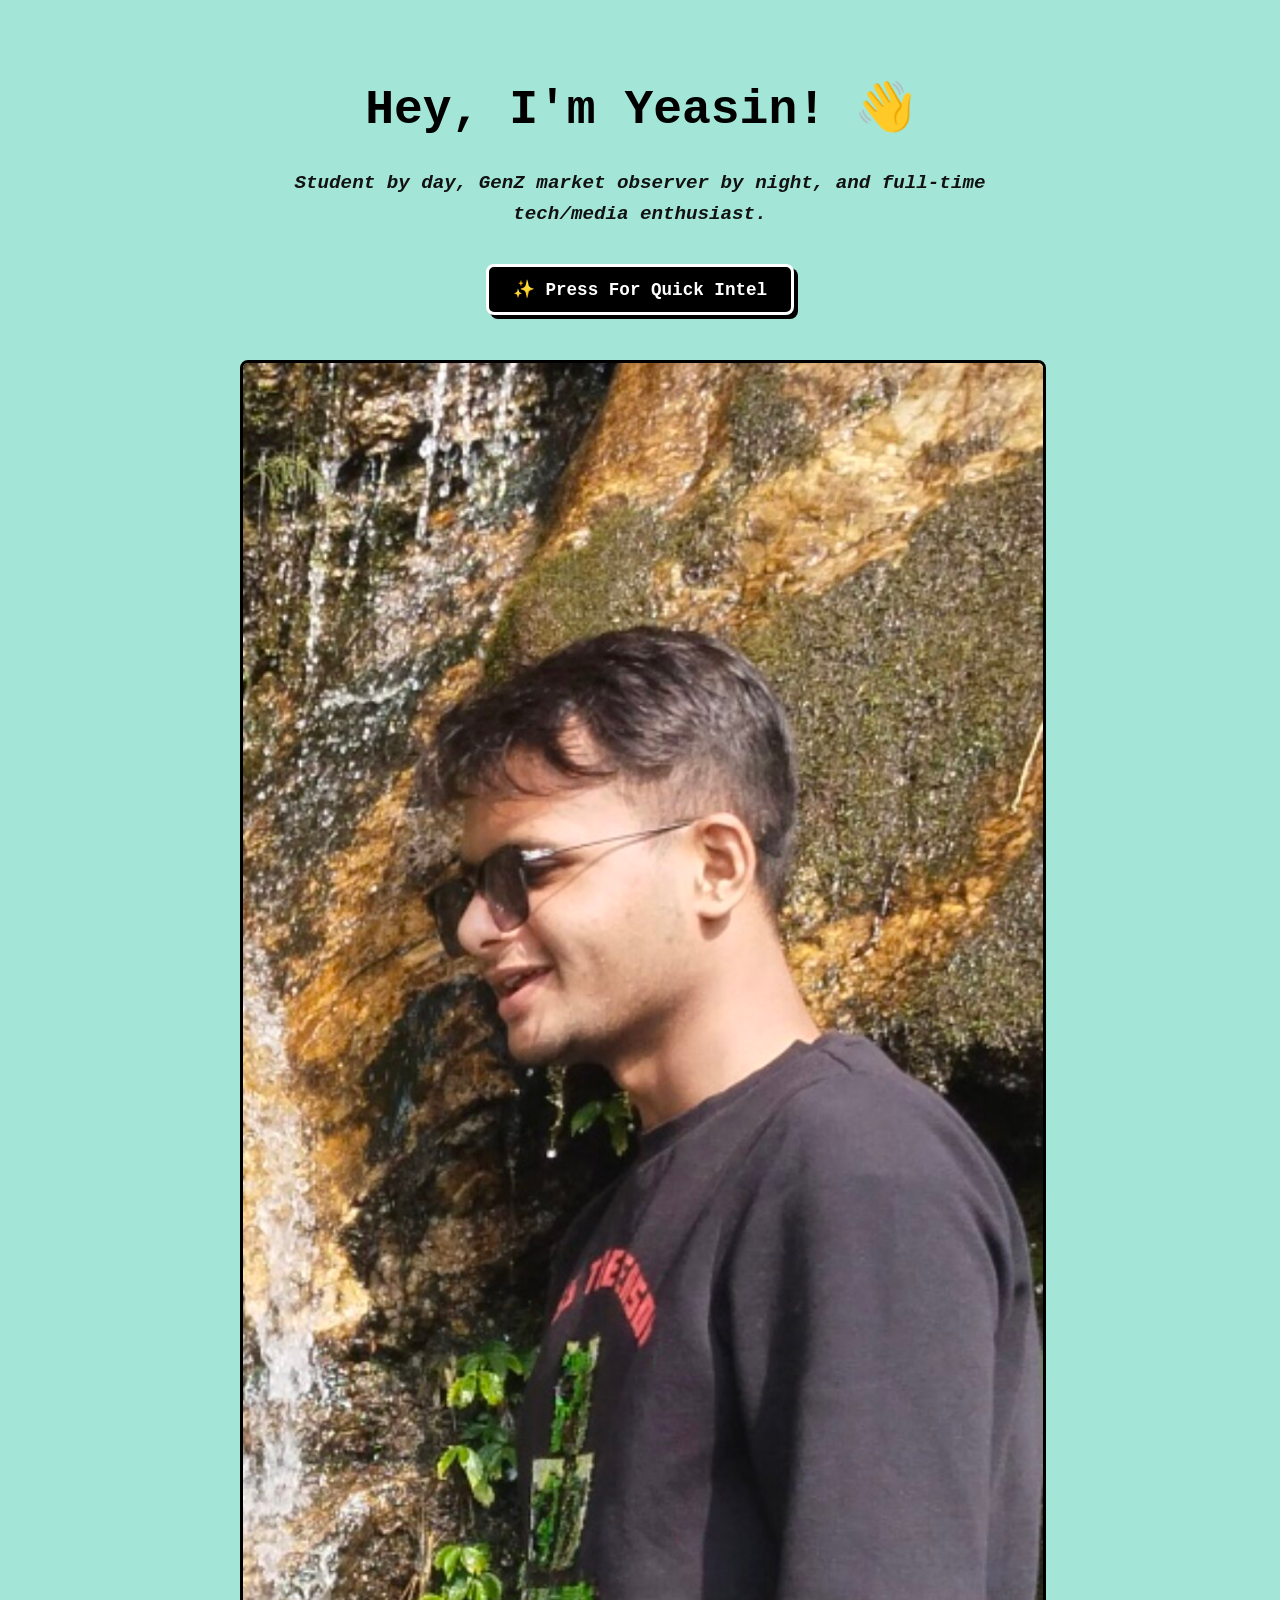
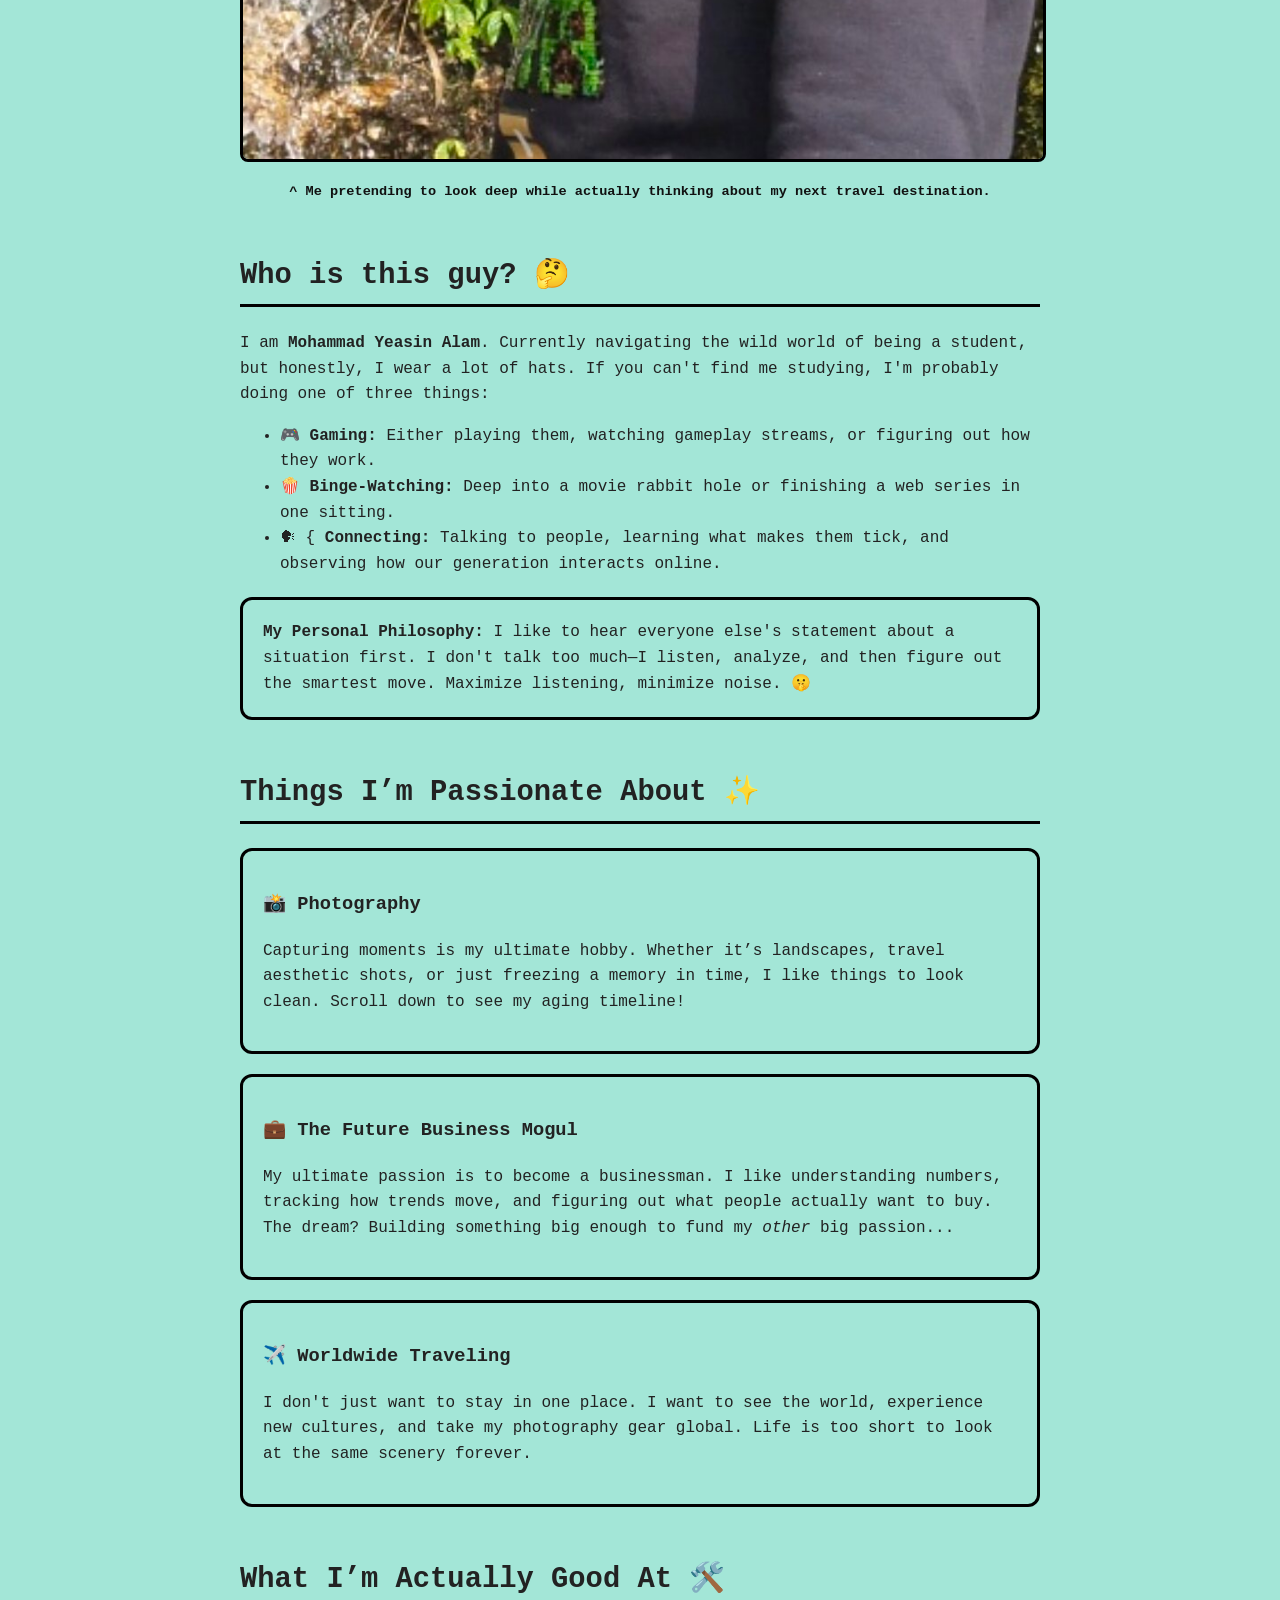
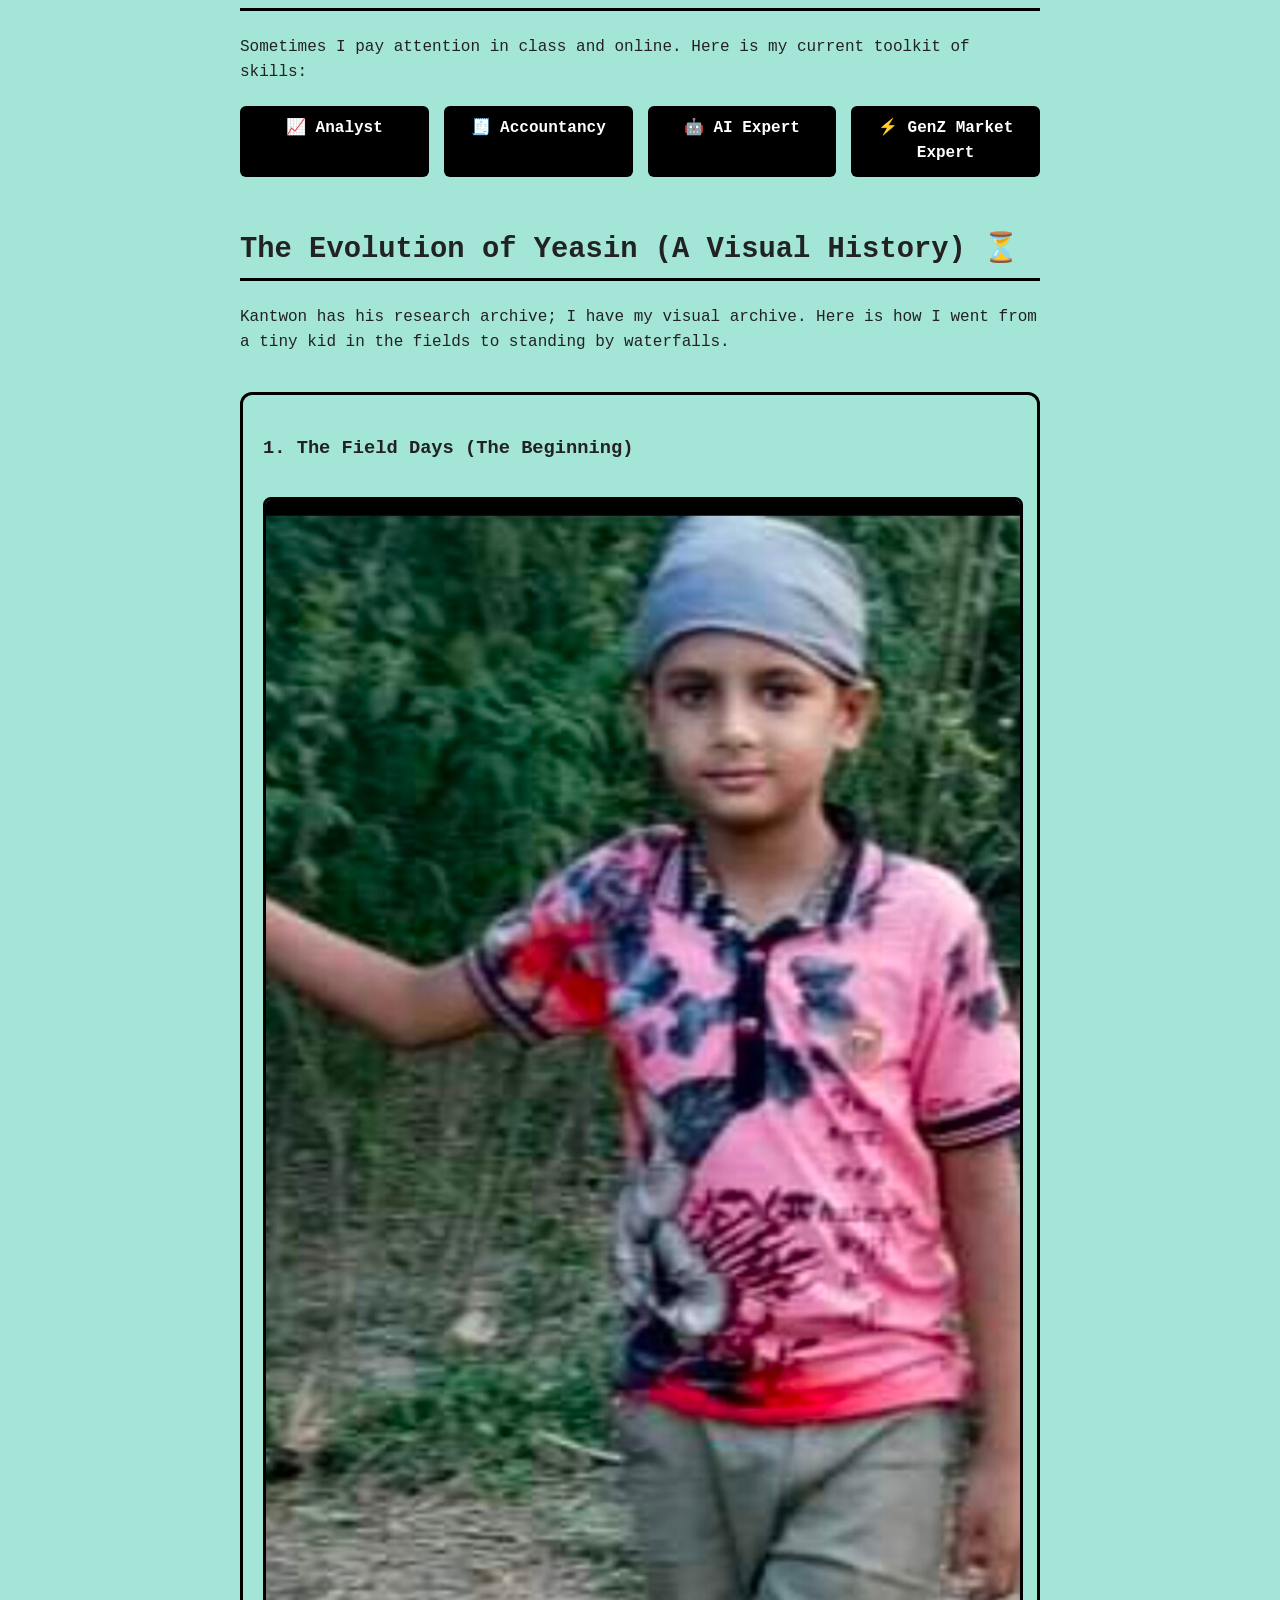
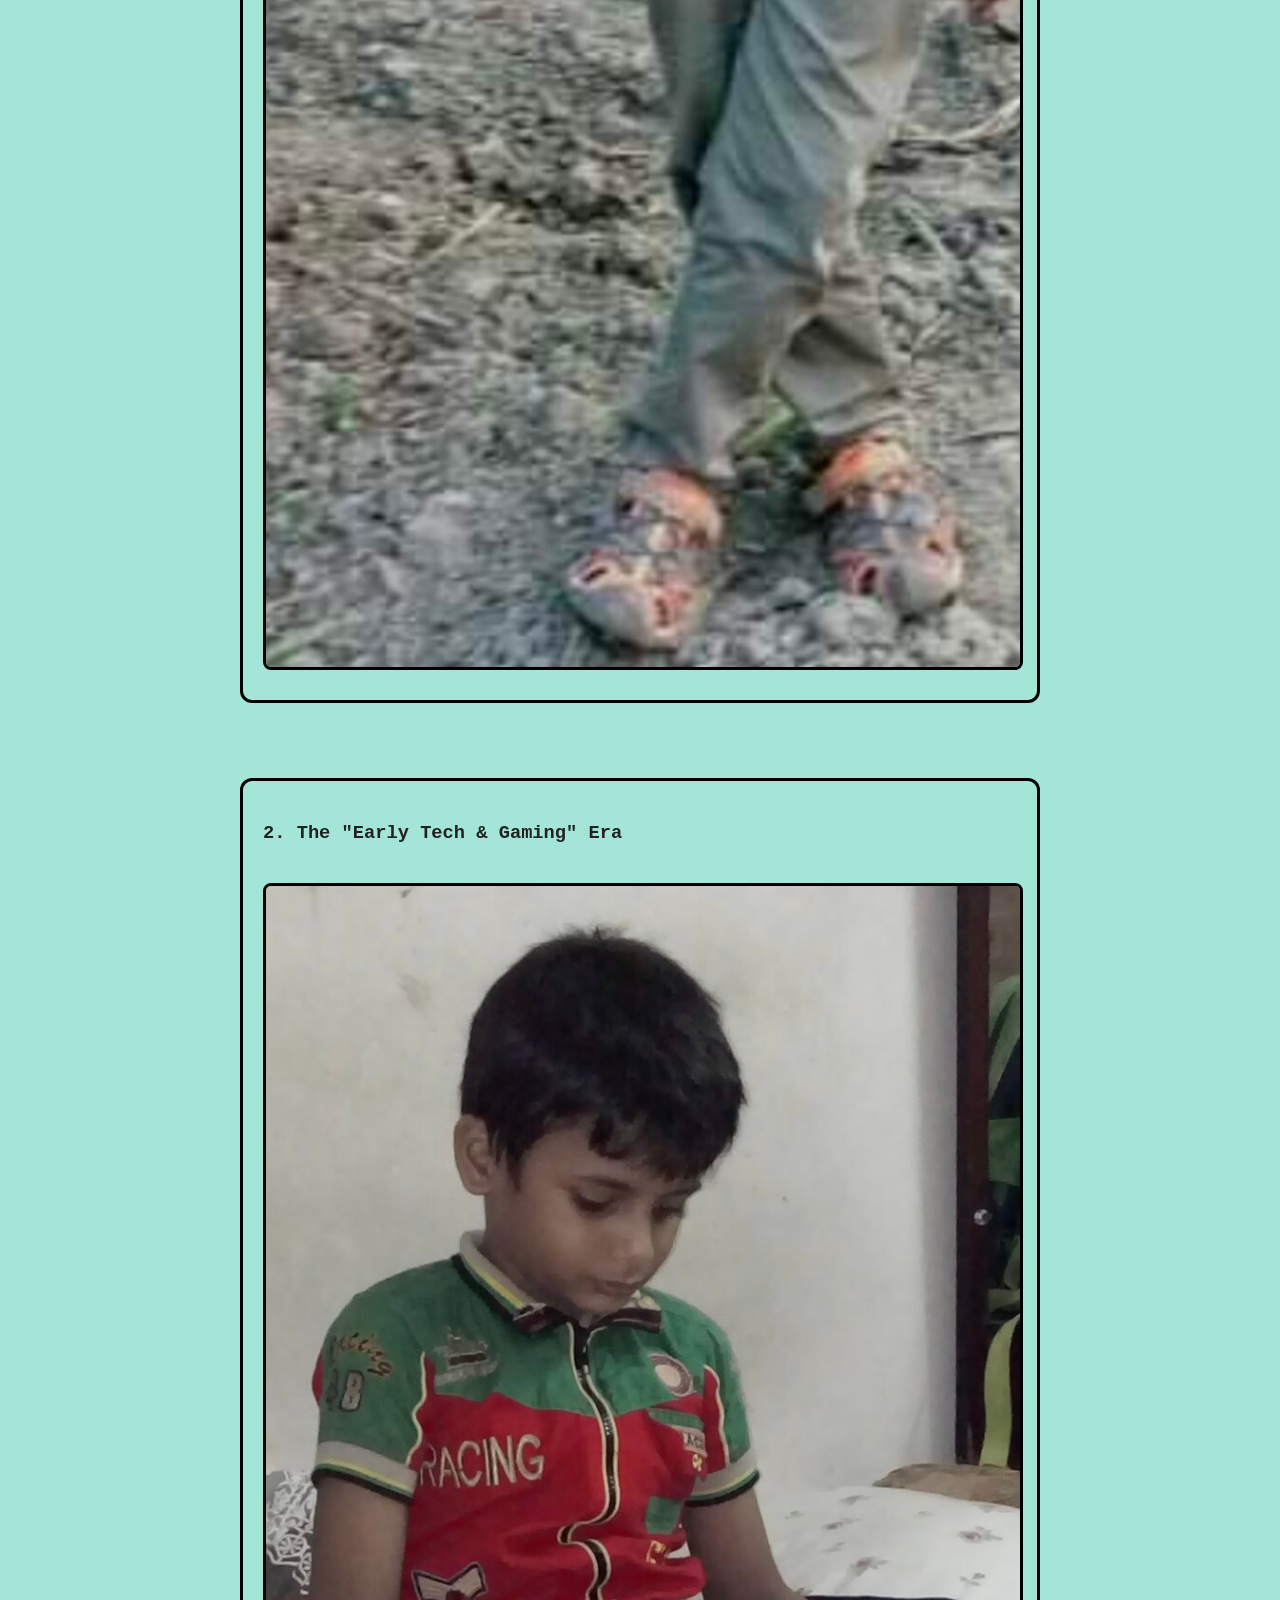
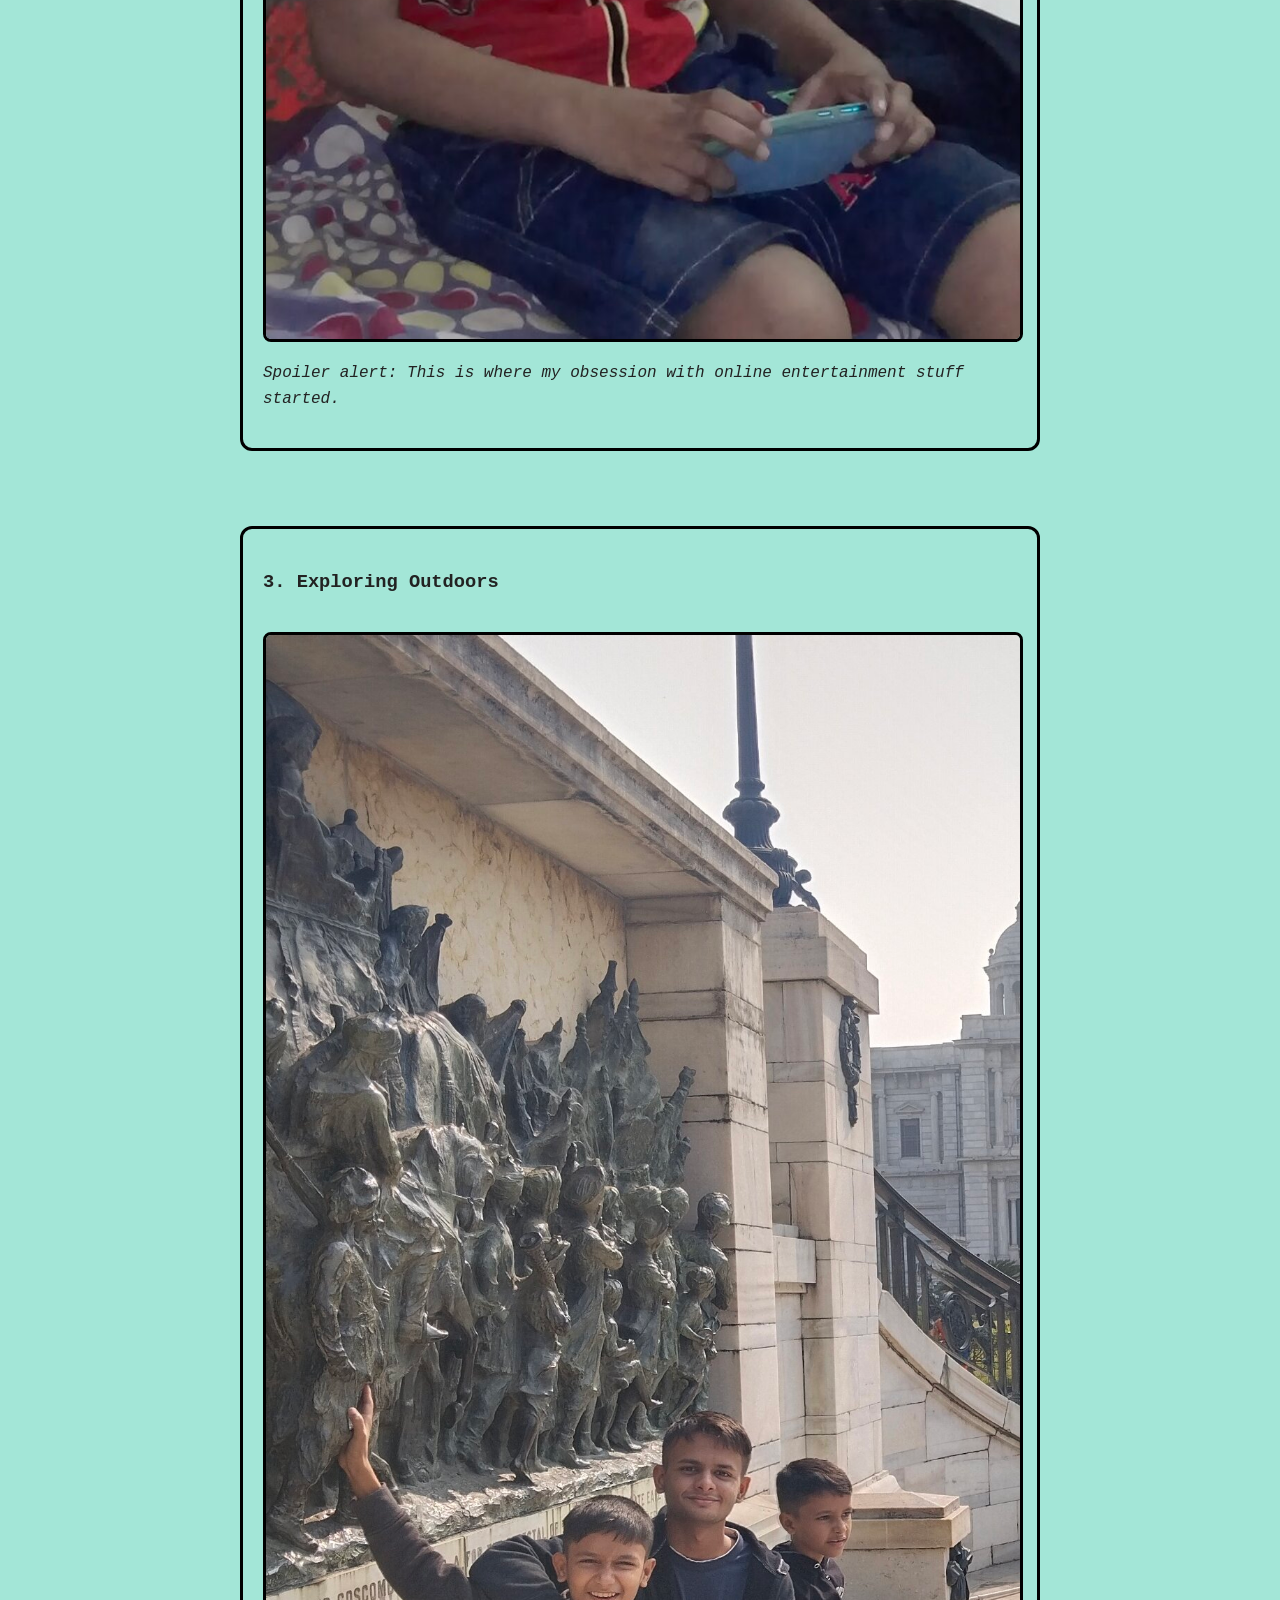
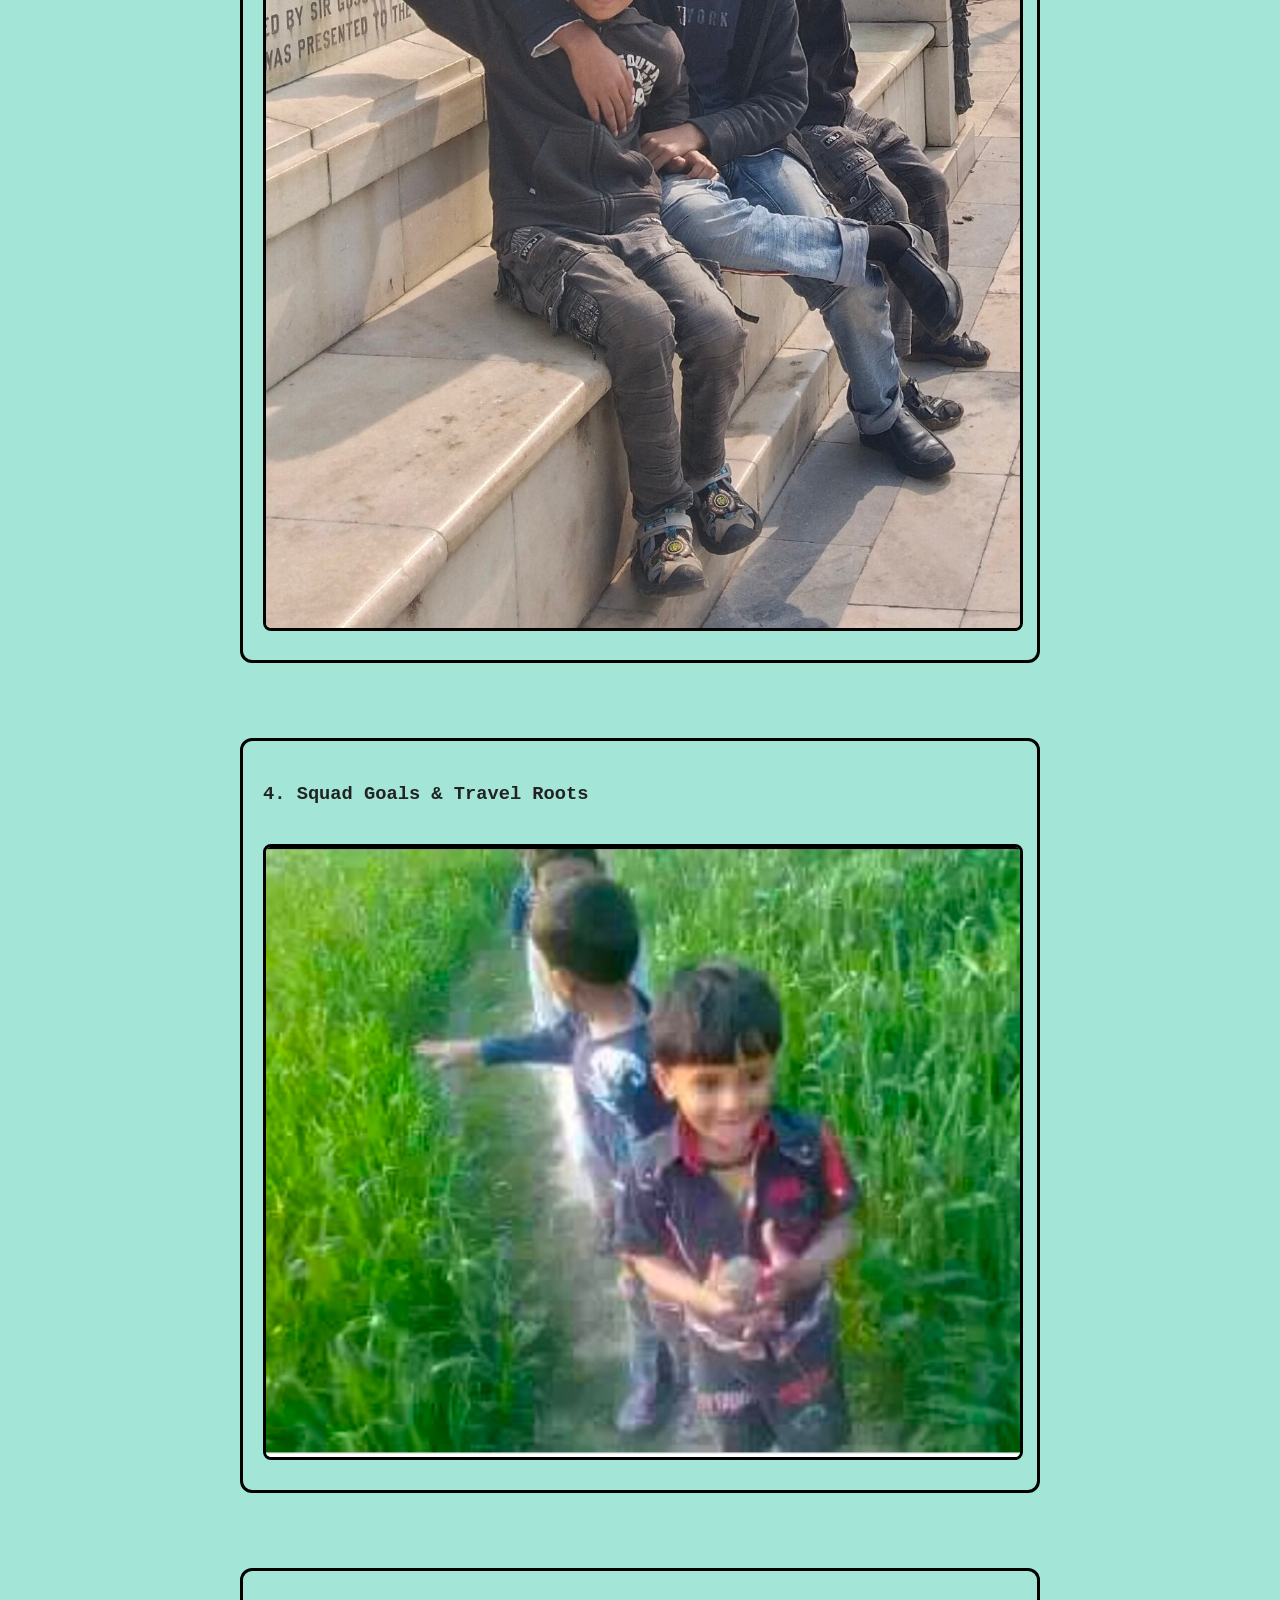
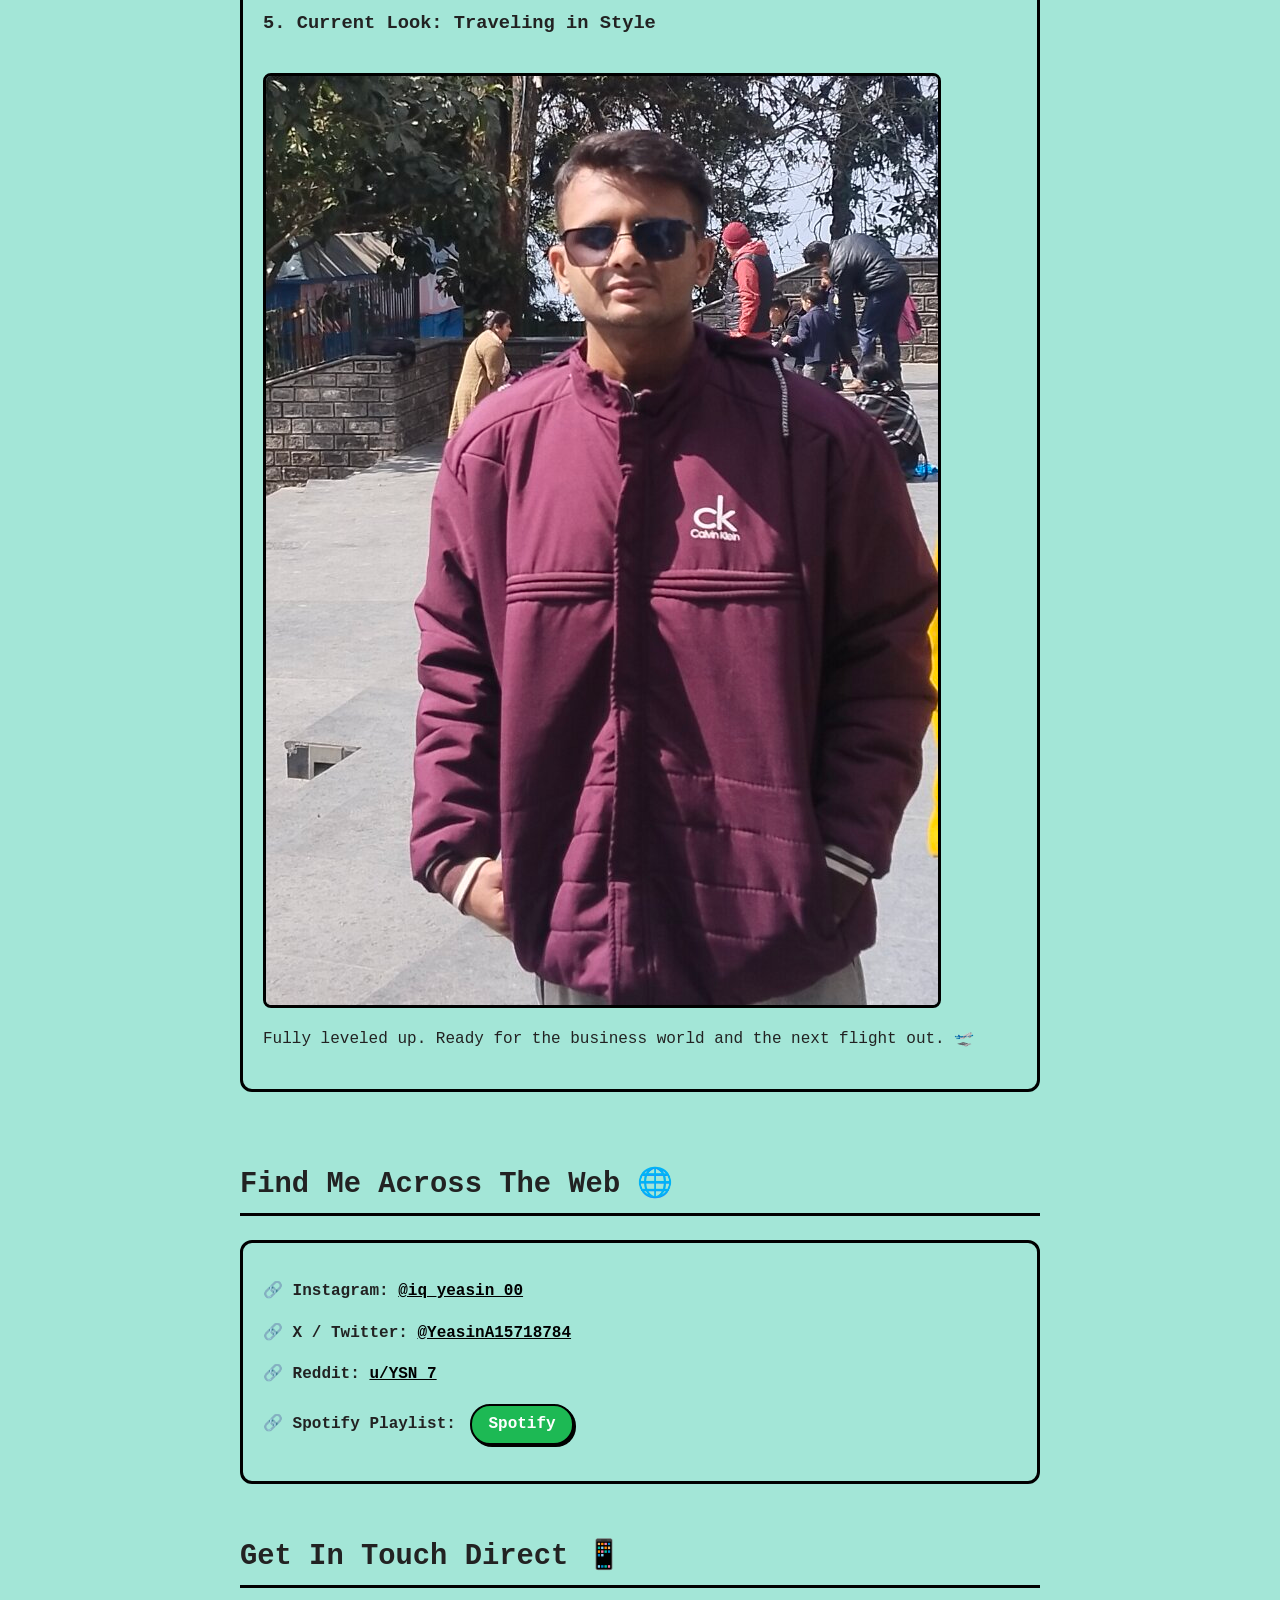
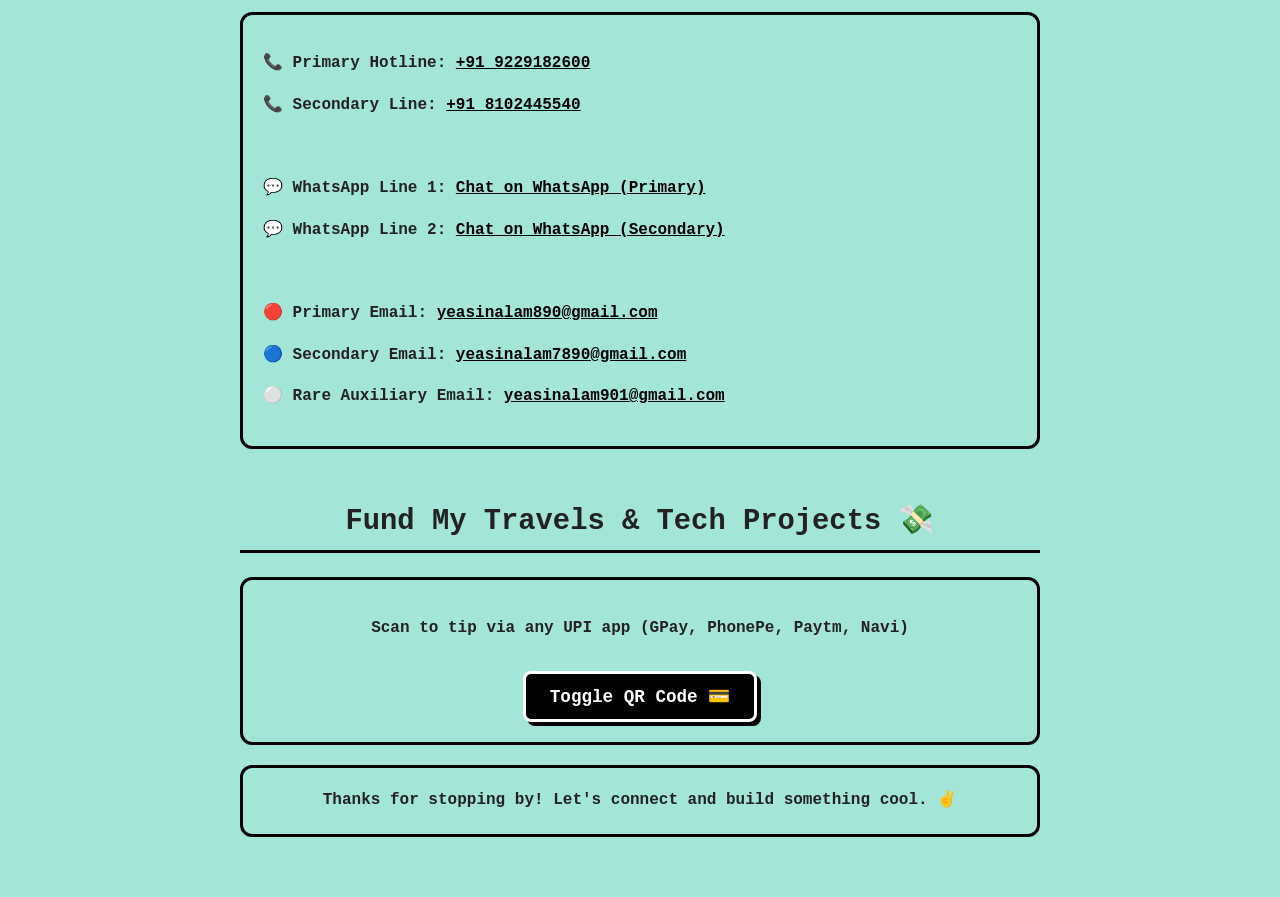
==== index.html @ 49cd8d2f "Update index.html" ====
<!DOCTYPE html>
<html lang="en">
<head>
    <meta charset="UTF-8">
    <meta name="viewport" content="width=device-width, initial-scale=1.0">
    <title>Mohammad Yeasin Alam | Doing Stuff Online & Offline</title>
    <style>
        /* KEYFRAMES FOR COMPLETE BOX BACKGROUND & BORDER RGB SHIFT */
        @keyframes rgbFullGlow {
            0% { 
                background-color: rgba(255, 230, 238, 0.94); 
                border-color: #ff0055; 
                box-shadow: 6px 6px 20px rgba(255, 0, 85, 0.5); 
            }
            33% { 
                background-color: rgba(230, 255, 250, 0.94); 
                border-color: #00ffcc; 
                box-shadow: 6px 6px 20px rgba(0, 255, 204, 0.5); 
            }
            66% { 
                background-color: rgba(243, 230, 255, 0.94); 
                border-color: #9b51e0; 
                box-shadow: 6px 6px 20px rgba(155, 81, 224, 0.5); 
            }
            100% { 
                background-color: rgba(255, 230, 238, 0.94); 
                border-color: #ff0055; 
                box-shadow: 6px 6px 20px rgba(255, 0, 85, 0.5); 
            }
        }

        @keyframes rgbTextGlow {
            0% { text-shadow: 2px 2px 8px rgba(255, 0, 85, 0.8); }
            33% { text-shadow: 2px 2px 8px rgba(0, 255, 204, 0.8); }
            66% { text-shadow: 2px 2px 8px rgba(155, 81, 224, 0.8); }
            100% { text-shadow: 2px 2px 8px rgba(255, 0, 85, 0.8); }
        }

        /* WAVE ANIMATION FOR THE HIGH-FIVE/WAVE EMOJI */
        @keyframes actualWave {
            0% { transform: rotate( 0.0deg) }
            10% { transform: rotate(14.0deg) }
            20% { transform: rotate(-8.0deg) }
            30% { transform: rotate(14.0deg) }
            40% { transform: rotate(-4.0deg) }
            50% { transform: rotate(10.0deg) }
            60% { transform: rotate( 0.0deg) }
            100% { transform: rotate( 0.0deg) }
        }

        .waving-animation {
            animation: actualWave 1.2s ease-in-out;
        }

        /* CUSTOM MODAL POPUP STYLES */
        .custom-modal {
            display: none; 
            position: fixed; 
            z-index: 1000; 
            left: 0;
            top: 0;
            width: 100%; 
            height: 100%; 
            background-color: rgba(0, 0, 0, 0.6); 
            backdrop-filter: blur(4px);
        }

        .modal-content {
            background-color: #A3E6D7; /* Changed from #fff to Mint */
            margin: 60% auto; 
            padding: 20px;
            border: 3px solid #000;
            width: 80%;
            max-width: 320px;
            border-radius: 12px;
            text-align: center;
            box-shadow: 6px 6px 0px #000;
            font-family: 'Courier New', Courier, monospace;
        }

        .modal-content h3 {
            margin-top: 0;
            color: #000;
            font-size: 1.4rem;
            border-bottom: 2px dashed #000;
            padding-bottom: 8px;
        }

        .modal-content p {
            font-size: 1.05rem;
            font-weight: bold;
            margin: 15px 0;
        }

        .modal-btn {
            background: #000;
            color: #fff;
            border: 2px solid #000;
            padding: 8px 25px;
            font-weight: bold;
            border-radius: 6px;
            cursor: pointer;
            font-family: 'Courier New', Courier, monospace;
        }

        /* Base Formatting */
        body {
            font-family: 'Courier New', Courier, monospace; 
            line-height: 1.6;
            color: #222;
            max-width: 800px;
            margin: 0 auto;
            padding: 40px 20px;
            background-image: url('1000076205.jpg');
            background-size: cover;
            background-attachment: fixed;
            background-color: #A3E6D7; 
        }
        
        h1 { 
            font-size: 3rem; 
            margin-bottom: 10px; 
            color: #000; 
            animation: rgbTextGlow 6s infinite linear;
        }

        #waveEmoji {
            transition: transform 0.2s ease;
        }
        #waveEmoji:hover {
            transform: scale(1.2);
        }
        #waveEmoji:active {
            transform: scale(0.9);
        }
        
        h2 { 
            font-size: 1.8rem; 
            border-bottom: 3px solid #000; 
            padding-bottom: 5px; 
            margin-top: 50px; 
        }
        
        .subtitle { 
            font-size: 1.2rem; 
            color: #111; 
            font-style: italic; 
            font-weight: bold; 
        }

        /* INTERACTIVE BUTTON STYLES */
        .about-btn, .qr-btn {
            background: #000;
            color: #fff;
            font-family: 'Courier New', Courier, monospace;
            font-size: 1.1rem;
            font-weight: bold;
            padding: 12px 24px;
            border: 3px solid #fff;
            border-radius: 8px;
            cursor: pointer;
            box-shadow: 4px 4px 0px #000;
            transition: all 0.2s ease;
            margin-top: 15px;
        }

        .about-btn:hover, .qr-btn:hover {
            transform: scale(1.05);
            background: #222;
        }

        /* SPOTIFY BUTTON STYLES */
        .spotify-btn {
            display: inline-block;
            background: #1DB954; /* Spotify Green */
            color: #fff !important;
            font-family: 'Courier New', Courier, monospace;
            font-weight: bold;
            text-decoration: none !important;
            padding: 6px 16px;
            border: 2px solid #000;
            border-radius: 20px;
            box-shadow: 2px 2px 0px #000;
            transition: all 0.2s ease;
            margin-left: 5px;
        }

        .spotify-btn:hover {
            background: #1ed760;
            transform: scale(1.05);
            color: #fff !important;
        }

        /* SECRET INFO PANEL */
        .info-panel {
            display: none;
            max-width: 500px;
            margin: 20px auto;
            text-align: left;
        }

        .info-panel.show {
            display: block;
        }

        .info-row {
            display: flex;
            justify-content: space-between;
            padding: 8px 0;
            border-bottom: 1px dashed rgba(0,0,0,0.2);
        }

        .info-row strong {
            color: #000;
        }

        /* RGB ANIMATED CONTAINER BOXES */
        .project-card, .timeline-item, blockquote, footer, .info-panel, .payment-card { 
            border: 3px solid #000; 
            padding: 20px; 
            margin: 20px 0; 
            border-radius: 12px; 
            animation: rgbFullGlow 9s infinite ease-in-out; 
            transition: transform 0.2s ease;
        }

        .project-card:hover, .timeline-item:hover {
            transform: translateY(-5px) scale(1.01);
        }

        /* LINKS STYLING */
        .socials-box a, .contact-card a {
            color: #000;
            font-weight: bold;
            text-decoration: underline;
        }
        .socials-box a:hover, .contact-card a:hover {
            color: #ff0055;
        }

        .skills-grid { 
            display: grid; 
            grid-template-columns: repeat(auto-fit, minmax(150px, 1fr)); 
            gap: 15px; 
            margin-top: 20px; 
        }
        
        .skill-tag { 
            background: #000; 
            color: #fff; 
            padding: 10px; 
            text-align: center; 
            font-weight: bold; 
            border-radius: 6px; 
        }
        
        img { 
            max-width: 100%; 
            height: auto; 
            border: 3px solid #000; 
            border-radius: 8px; 
            margin-top: 15px;
        }

        /* QR CODE HIDDEN BY DEFAULT */
        .qr-code {
            max-width: 250px;
            display: none; 
            margin: 15px auto 0 auto;
        }

        /* SHOW CLASS FOR QR CODE */
        .qr-code.show {
            display: block;
        }
        
        .timeline { 
            display: flex; 
            flex-direction: column; 
            gap: 35px; 
        }
    </style>
</head>
<body>

    <header style="text-align: center;">
        <h1>Hey, I'm Yeasin! <span id="waveEmoji" onclick="waveBack()" style="cursor: pointer; display: inline-block; user-select: none;">👋</span></h1>
        <p class="subtitle">Student by day, GenZ market observer by night, and full-time tech/media enthusiast.</p>
        
        <button class="about-btn" onclick="toggleAboutPanel()">✨ Press For Quick Intel</button>

        <div id="aboutPanel" class="info-panel">
            <h3 style="margin-top: 0; text-align: center; border-bottom: 2px solid #000; padding-bottom: 5px;">📋 Personal File</h3>
            <div class="info-row"><strong>Full Name:</strong> <span>Mohammad Yeasin Alam</span></div>
            <div class="info-row"><strong>D.O.B:</strong> <span>06/08/2008</span></div>
            <div class="info-row"><strong>Height:</strong> <span>5.5 Feet</span></div>
            <div class="info-row"><strong>Social Spec:</strong> <span>Introvert 🤫</span></div>
            <div class="info-row"><strong>Base Station:</strong> <span>Bihar, India 🇮🇳</span></div>
            <div class="info-row"><strong>Education:</strong> <span>Science (PCB) 🧪</span></div>
            <div class="info-row"><strong>Goat Game:</strong> <span>Football ⚽</span></div>
            <div class="info-row"><strong>Contact 1:</strong> <span>+91 9229182600</span></div>
            <div class="info-row"><strong>Contact 2:</strong> <span>+91 8102445540</span></div>
        </div>

        <div style="margin: 30px 0;">
            <img src="1000076204.jpg" alt="Mohammad Yeasin Alam looking sharp next to a waterfall">
            <p style="font-size: 0.85rem; text-align: center; color: #111; font-weight: bold; margin-top: 10px;">^ Me pretending to look deep while actually thinking about my next travel destination.</p>
        </div>
    </header>

    <section>
        <h2>Who is this guy? 🤔</h2>
        <p>I am <strong>Mohammad Yeasin Alam</strong>. Currently navigating the wild world of being a student, but honestly, I wear a lot of hats. If you can't find me studying, I'm probably doing one of three things:</p>
        <ul>
            <li>🎮 <strong>Gaming:</strong> Either playing them, watching gameplay streams, or figuring out how they work.</li>
            <li>🍿 <strong>Binge-Watching:</strong> Deep into a movie rabbit hole or finishing a web series in one sitting.</li>
            <li>🗣 { <strong>Connecting:</strong> Talking to people, learning what makes them tick, and observing how our generation interacts online.</li>
        </ul>
        
        <blockquote>
            <strong>My Personal Philosophy:</strong> I like to hear everyone else's statement about a situation first. I don't talk too much—I listen, analyze, and then figure out the smartest move. Maximize listening, minimize noise. 🤫
        </blockquote>
    </section>

    <section>
        <h2>Things I’m Passionate About ✨</h2>
        
        <div class="project-card">
            <h3>📸 Photography</h3>
            <p>Capturing moments is my ultimate hobby. Whether it’s landscapes, travel aesthetic shots, or just freezing a memory in time, I like things to look clean. Scroll down to see my aging timeline!</p>
        </div>

        <div class="project-card">
            <h3>💼 The Future Business Mogul</h3>
            <p>My ultimate passion is to become a businessman. I like understanding numbers, tracking how trends move, and figuring out what people actually want to buy. The dream? Building something big enough to fund my <em>other</em> big passion...</p>
        </div>

        <div class="project-card">
            <h3>✈️ Worldwide Traveling</h3>
            <p>I don't just want to stay in one place. I want to see the world, experience new cultures, and take my photography gear global. Life is too short to look at the same scenery forever.</p>
        </div>
    </section>

    <section>
        <h2>What I’m Actually Good At 🛠️</h2>
        <p>Sometimes I pay attention in class and online. Here is my current toolkit of skills:</p>
        <div class="skills-grid">
            <div class="skill-tag">📈 Analyst</div>
            <div class="skill-tag">🧾 Accountancy</div>
            <div class="skill-tag">🤖 AI Expert</div>
            <div class="skill-tag">⚡ GenZ Market Expert</div>
        </div>
    </section>

    <section>
        <h2>The Evolution of Yeasin (A Visual History) ⏳</h2>
        <p>Kantwon has his research archive; I have my visual archive. Here is how I went from a tiny kid in the fields to standing by waterfalls.</p>
        
        <div class="timeline">
            <div class="timeline-item">
                <h3>1. The Field Days (The Beginning)</h3>
                <img src="1000076199.jpg" alt="Little Yeasin in the fields">
            </div>
            
            <div class="timeline-item">
                <h3>2. The "Early Tech & Gaming" Era</h3>
                <img src="1000076193.jpg" alt="Young Yeasin playing games on a phone">
                <p style="margin-top: 10px;"><em>Spoiler alert: This is where my obsession with online entertainment stuff started.</em></p>
            </div>

            <div class="timeline-item">
                <h3>3. Exploring Outdoors</h3>
                <img src="1000076198.jpg" alt="Yeasin on a boat trip">
            </div>

            <div class="timeline-item">
                <h3>4. Squad Goals & Travel Roots</h3>
                <img src="da37ed87-113a-4a0d-944e-1133d24214a7-1_all_25262.jpg" alt="Yeasin hanging out with friends/brothers">
            </div>

            <div class="timeline-item">
                <h3>5. Current Look: Traveling in Style</h3>
                <img src="1000076202.jpg" alt="Yeasin walking down a scenic path with sunglasses">
                <p style="margin-top: 10px;">Fully leveled up. Ready for the business world and the next flight out. 🛫</p>
            </div>
        </div>
    </section>

    <section class="socials-box">
        <h2>Find Me Across The Web 🌐</h2>
        <div class="project-card">
            <p>🔗 <strong>Instagram:</strong> <a href="https://instagram.com/iq_yeasin_00" target="_blank">@iq_yeasin_00</a></p>
            <p>🔗 <strong>X / Twitter:</strong> <a href="https://x.com/YeasinA15718784" target="_blank">@YeasinA15718784</a></p>
            <p>🔗 <strong>Reddit:</strong> <a href="https://reddit.com/user/YSN_7" target="_blank">u/YSN_7</a></p>
            <p>🔗 <strong>Spotify Playlist:</strong> <a href="https://open.spotify.com/playlist/7nMUentFkCzGn7RZBbvHLC?si=9mIFVXc1Rli53anAziw-3A&pi=q1kqIuGDQ_aRO" target="_blank" class="spotify-btn">Spotify</a></p>
        </div>

        <h2>Get In Touch Direct 📱</h2>
        <div class="project-card contact-card">
            <p>📞 <strong>Primary Hotline:</strong> <a href="tel:+919229182600">+91 9229182600</a></p>
            <p>📞 <strong>Secondary Line:</strong> <a href="tel:+918102445540">+91 8102445540</a></p>
            <br>
            <p>💬 <strong>WhatsApp Line 1:</strong> <a href="https://wa.me/919229182600" target="_blank">Chat on WhatsApp (Primary)</a></p>
            <p>💬 <strong>WhatsApp Line 2:</strong> <a href="https://wa.me/918102445540" target="_blank">Chat on WhatsApp (Secondary)</a></p>
            <br>
            <p>🔴 <strong>Primary Email:</strong> <a href="mailto:yeasinalam890@gmail.com">yeasinalam890@gmail.com</a></p>
            <p>🔵 <strong>Secondary Email:</strong> <a href="mailto:yeasinalam7890@gmail.com">yeasinalam7890@gmail.com</a></p>
            <p>⚪ <strong>Rare Auxiliary Email:</strong> <a href="mailto:yeasinalam901@gmail.com">yeasinalam901@gmail.com</a></p>
        </div>
    </section>

    <section style="text-align: center; margin-top: 50px;">
        <h2>Fund My Travels & Tech Projects 💸</h2>
        <div class="payment-card">
            <p style="font-weight: bold; margin-bottom: 15px;">Scan to tip via any UPI app (GPay, PhonePe, Paytm, Navi)</p>
            
            <button class="qr-btn" onclick="toggleQrCode()">Toggle QR Code 💳</button>
            
            <img id="paymentQr" src="1000076222.jpg" alt="UPI QR Payment Portal" class="qr-code">
        </div>
    </section>

    <div id="customAlert" class="custom-modal">
        <div class="modal-content">
            <h3>Hi, I'm Yeasin 👋</h3>
            <p>Nice 2 meet u & thanks 4 check out ✌️</p>
            <button class="modal-btn" onclick="closeCustomAlert()">OK</button>
        </div>
    </div>

    <footer>
        <p style="text-align: center; font-weight: bold; margin: 0;">Thanks for stopping by! Let's connect and build something cool. ✌️</p>
    </footer>

    <script>
        function toggleAboutPanel() {
            var panel = document.getElementById("aboutPanel");
            panel.classList.toggle("show");
        }

        function toggleQrCode() {
            var qr = document.getElementById("paymentQr");
            qr.classList.toggle("show");
        }

        // RESPOND TO EMOJI CLICKS VISUALLY AND LOGICALLY
        function waveBack() {
            var emoji = document.getElementById("waveEmoji");
            emoji.classList.add("waving-animation");

            // Opens the brand new completely custom overlay modal popup without "This page says"
            setTimeout(function() {
                document.getElementById("customAlert").style.display = "block";
            }, 200);

            // Resets structural animation classes securely
            setTimeout(function() {
                emoji.classList.remove("waving-animation");
            }, 1300);
        }

        function closeCustomAlert() {
            document.getElementById("customAlert").style.display = "none";
        }
    </script>

</body>
</html>
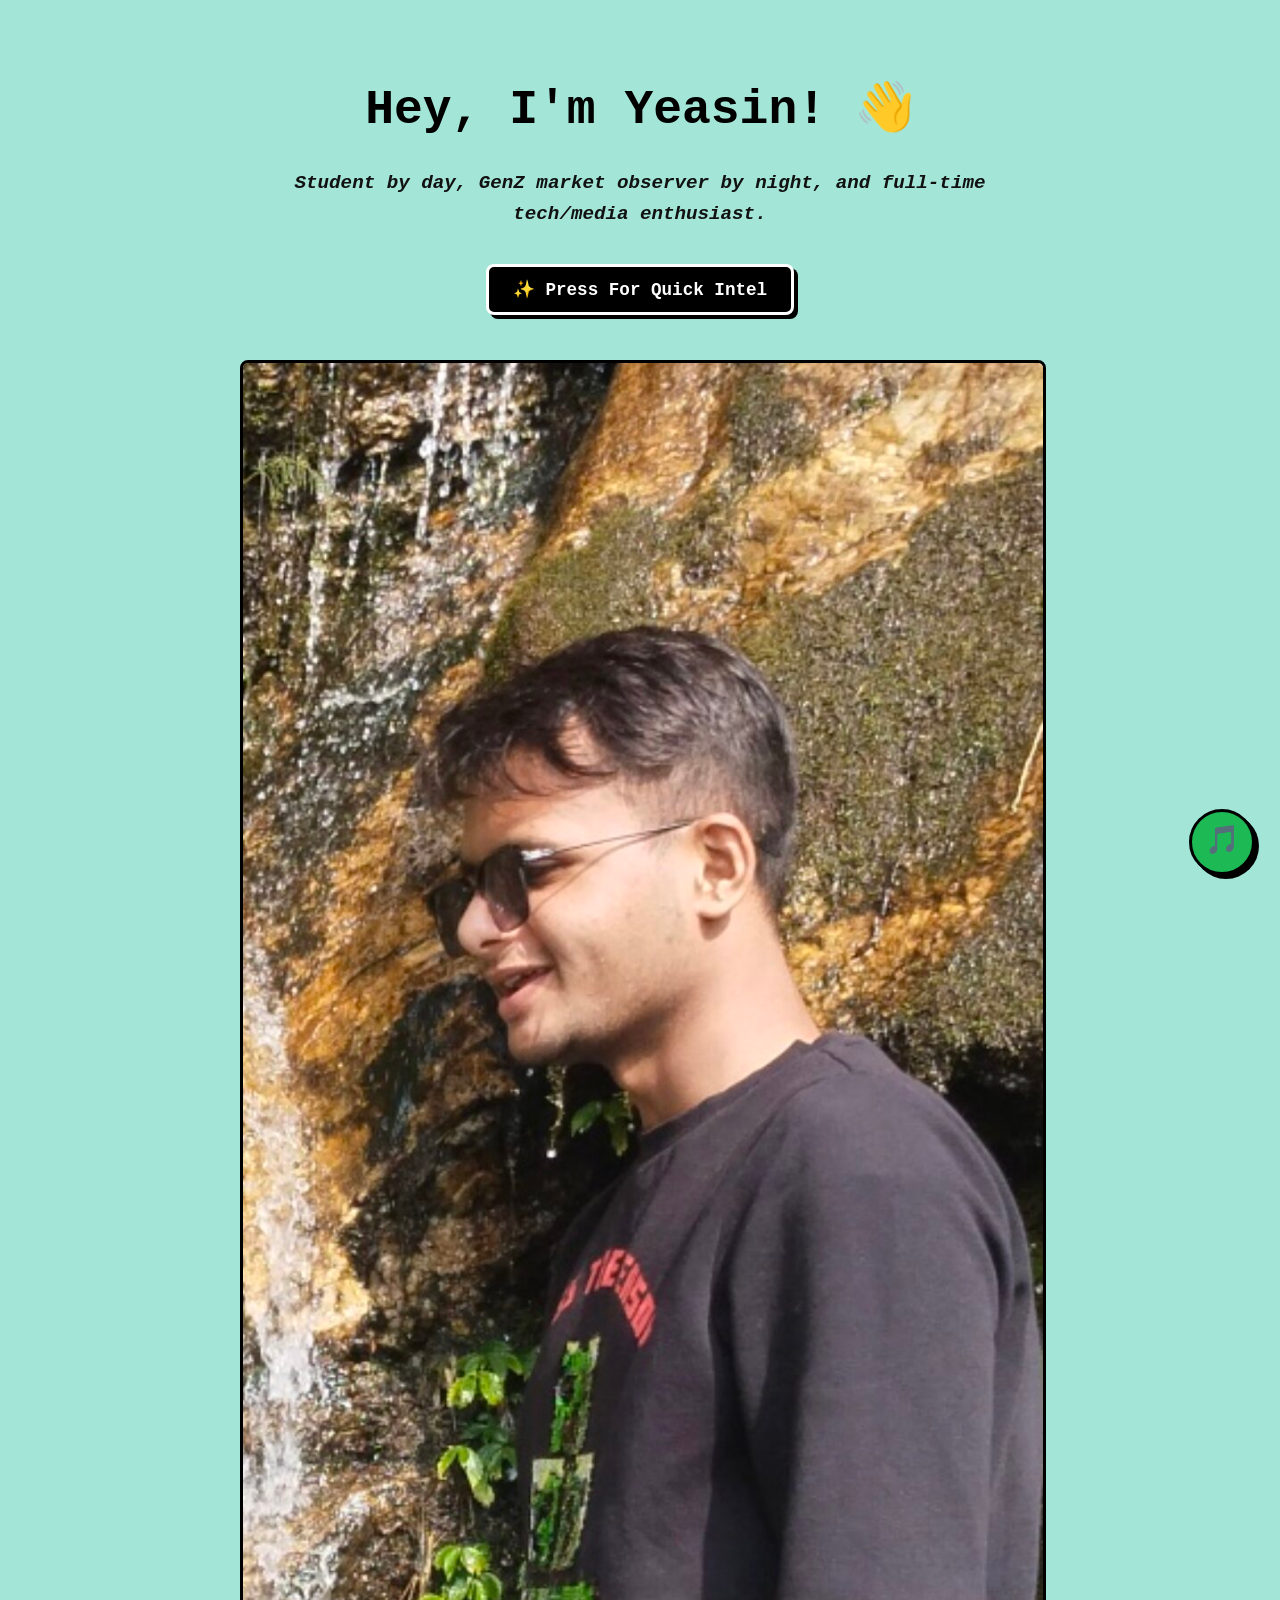
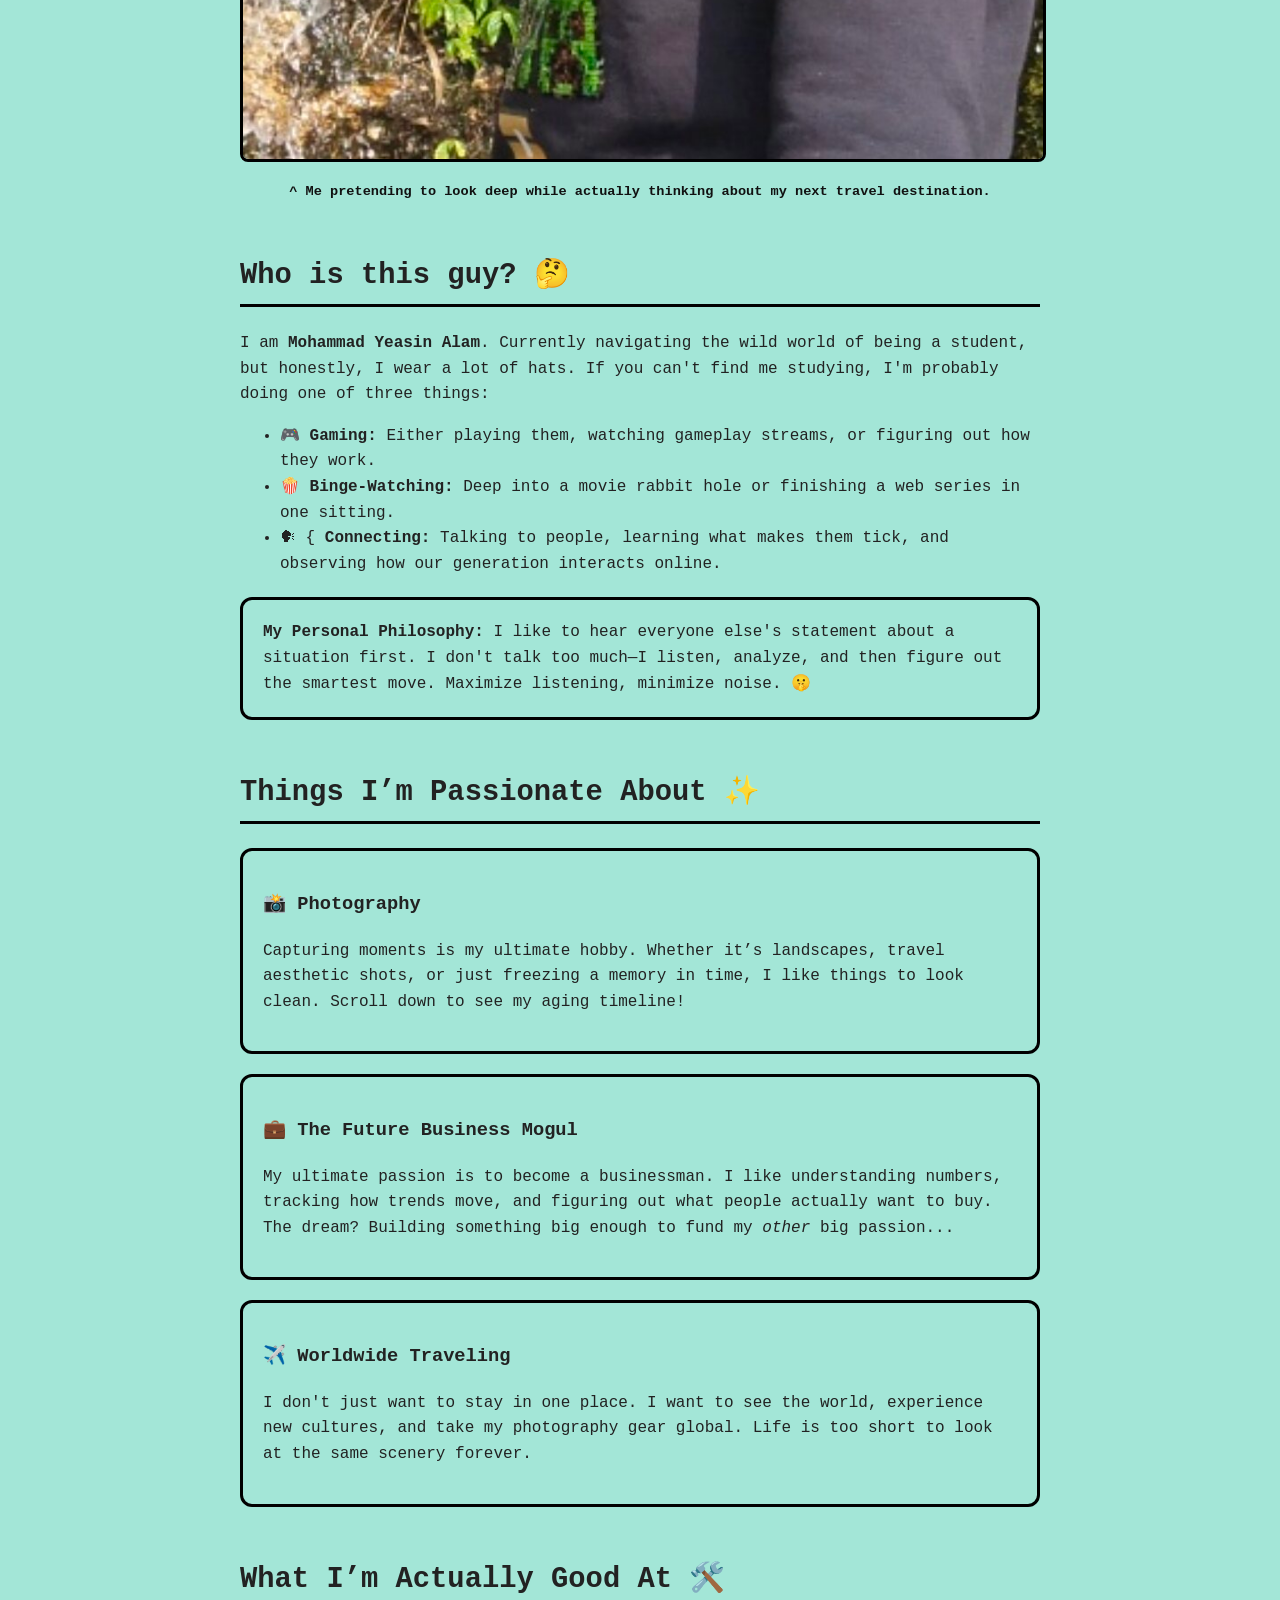
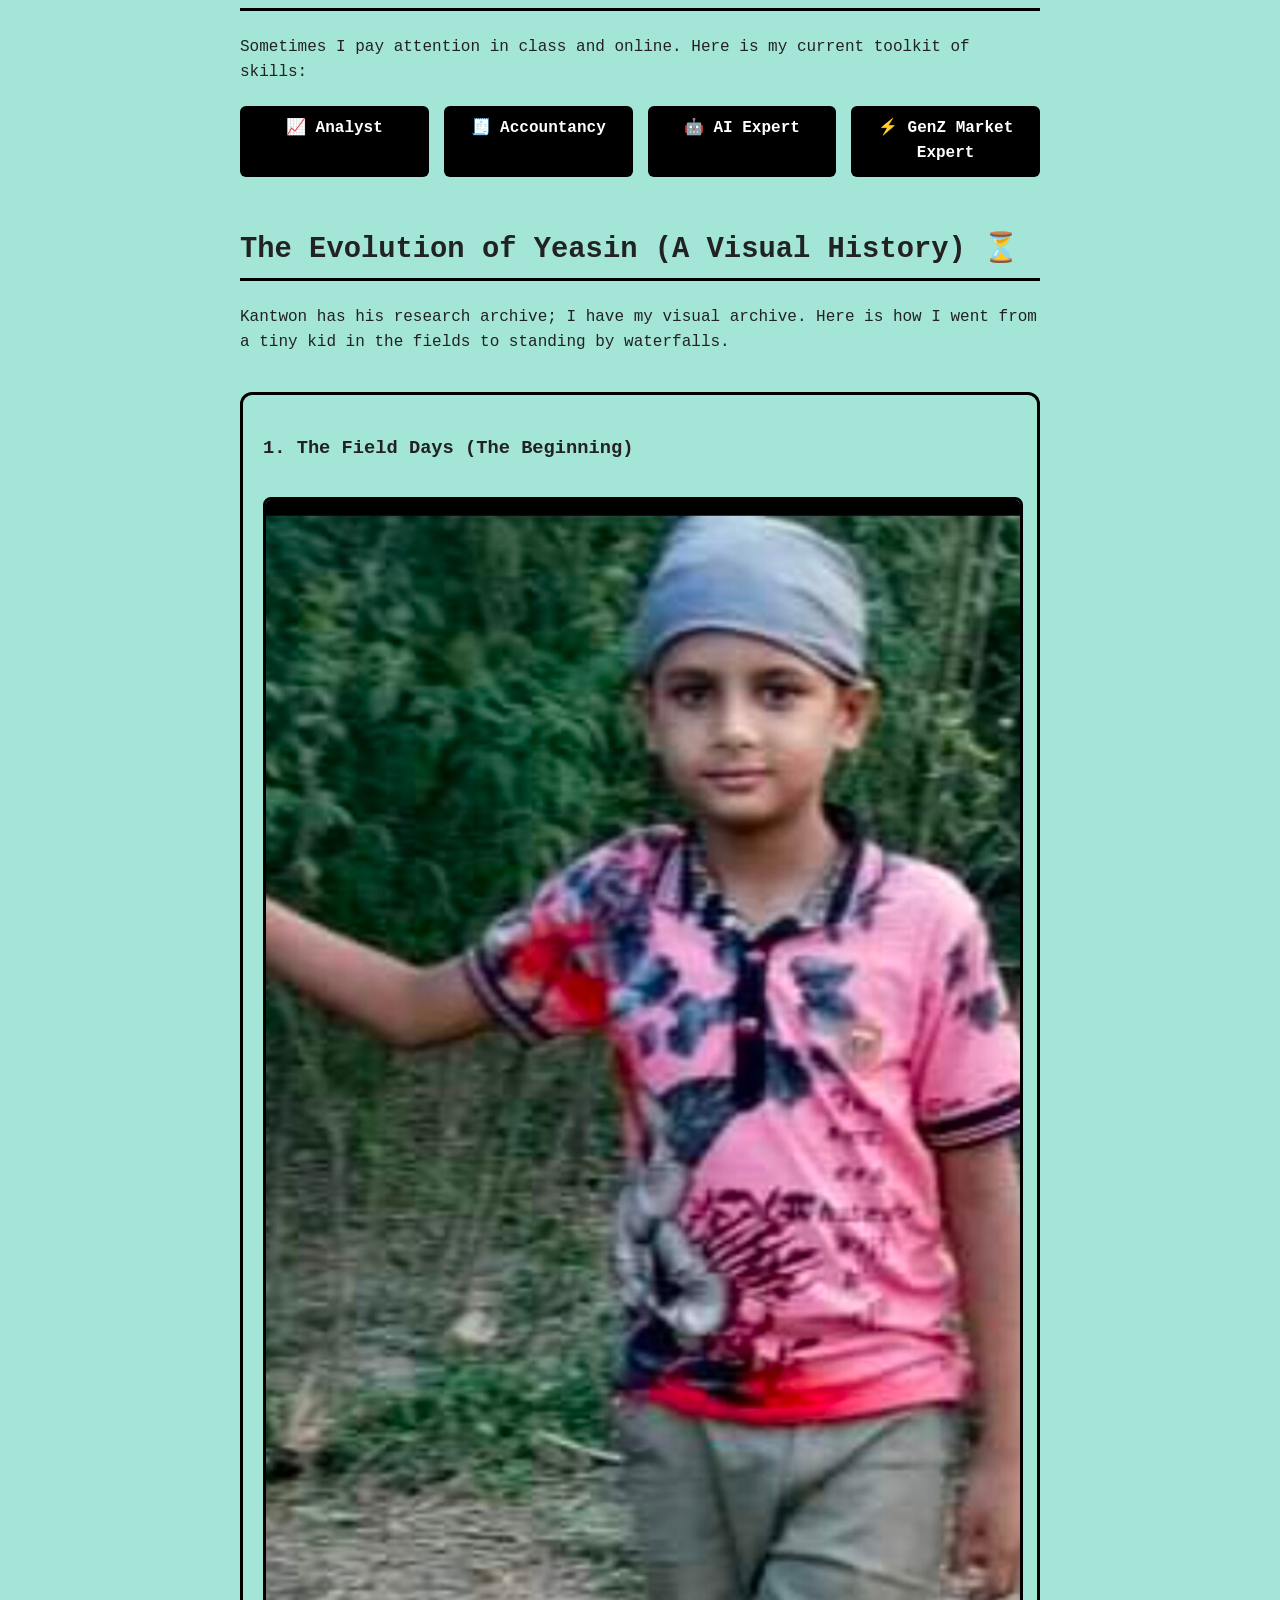
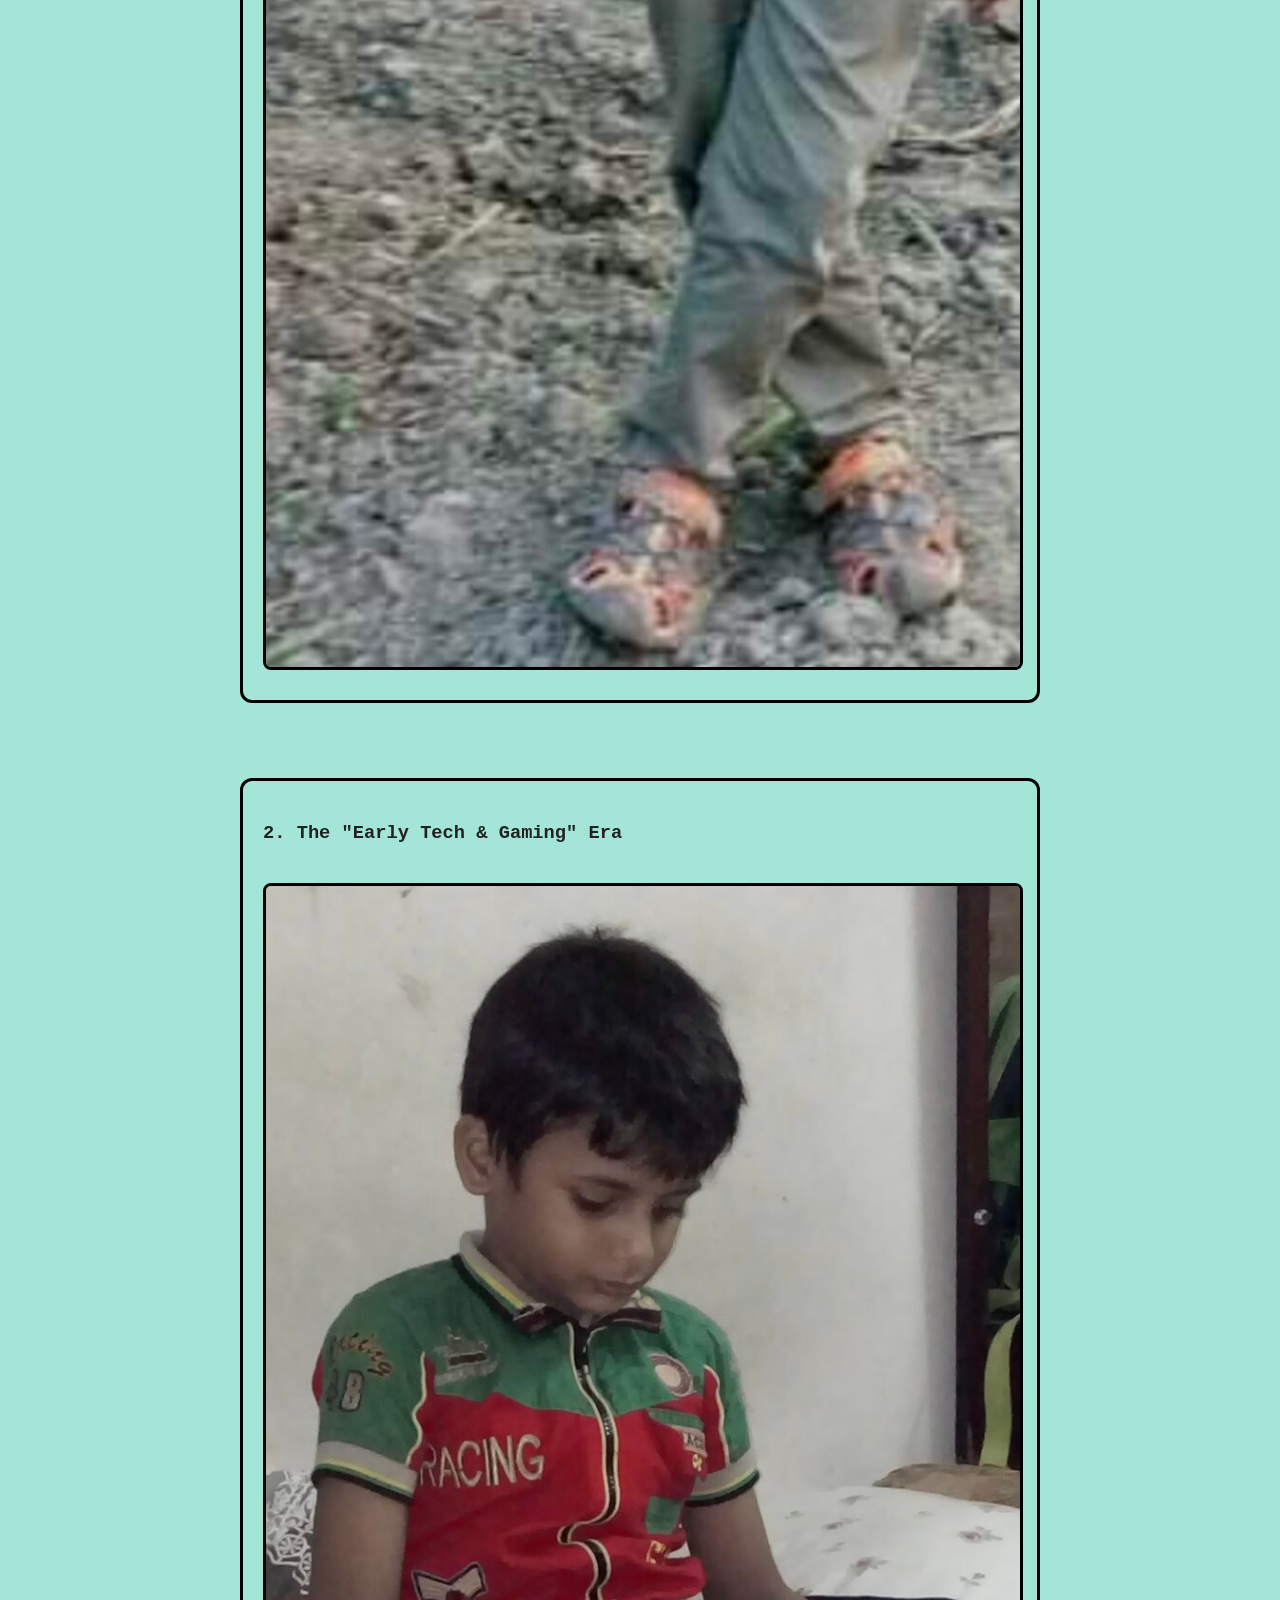
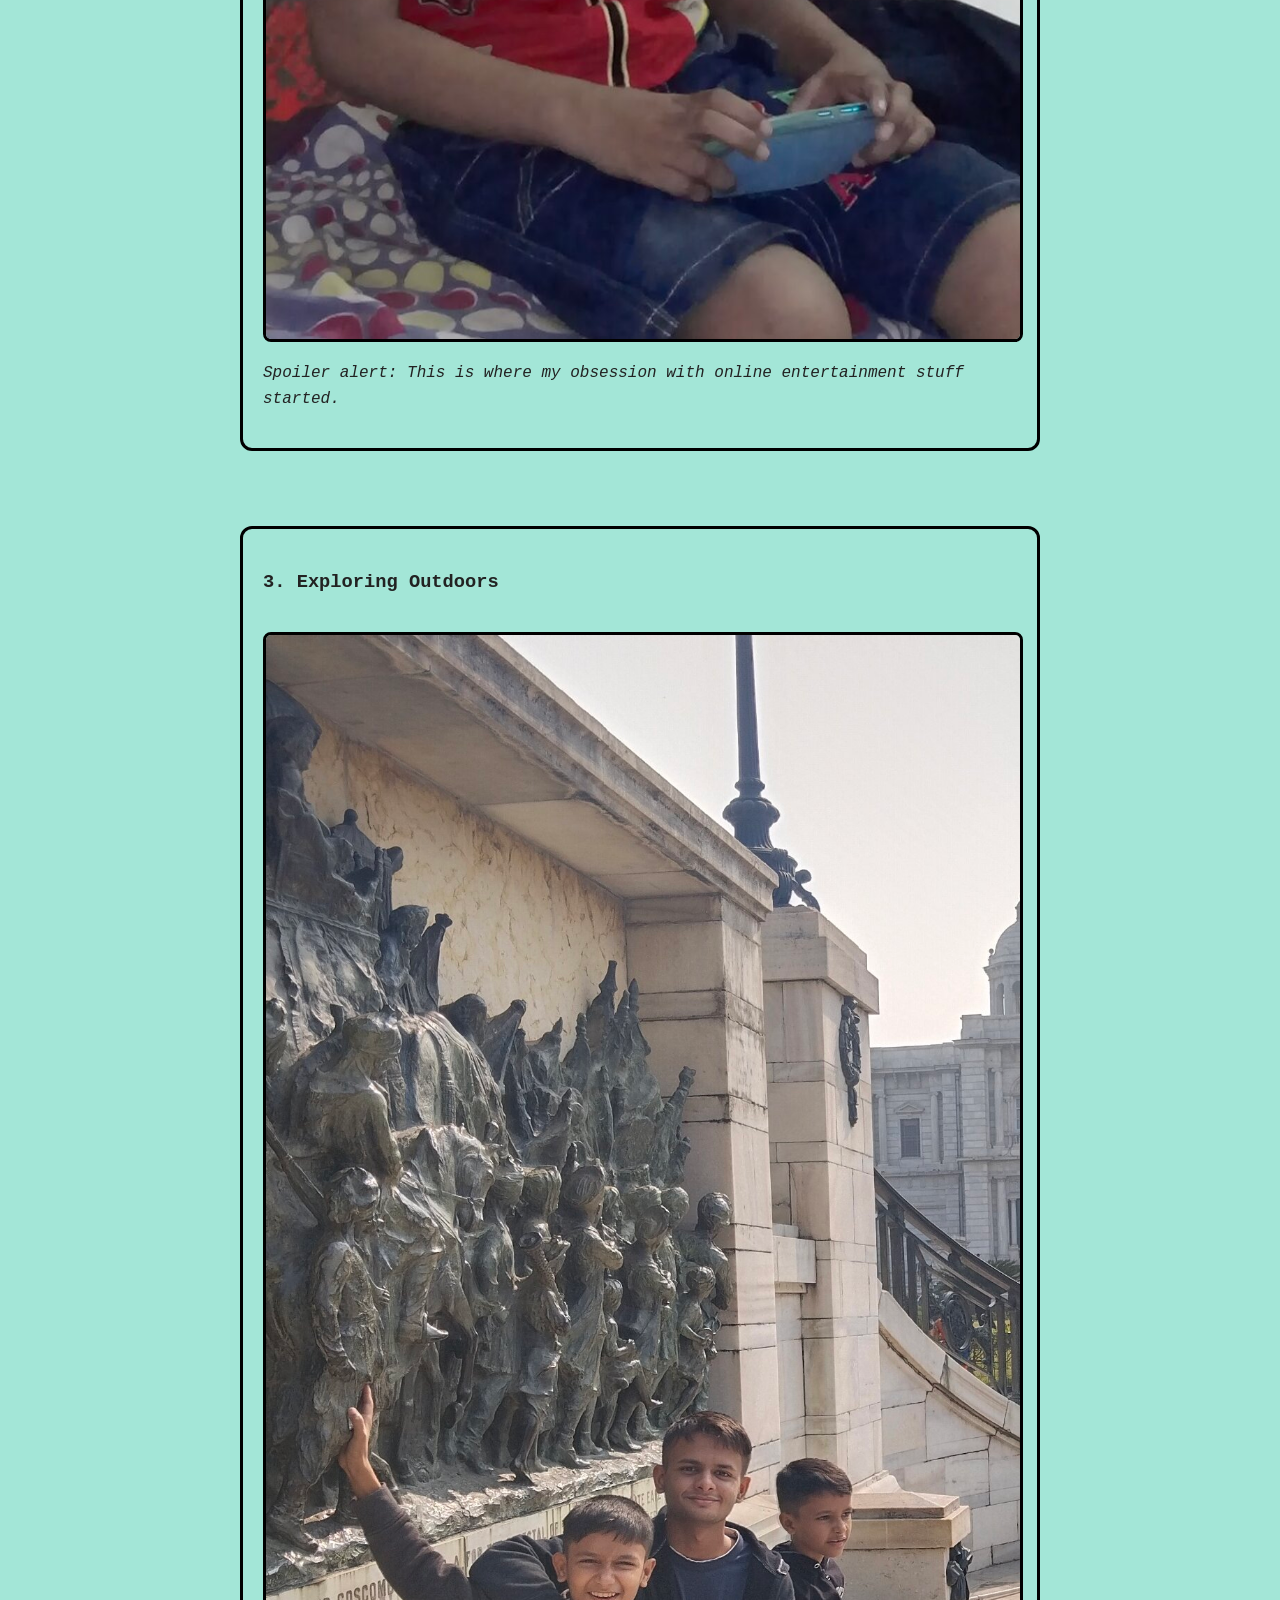
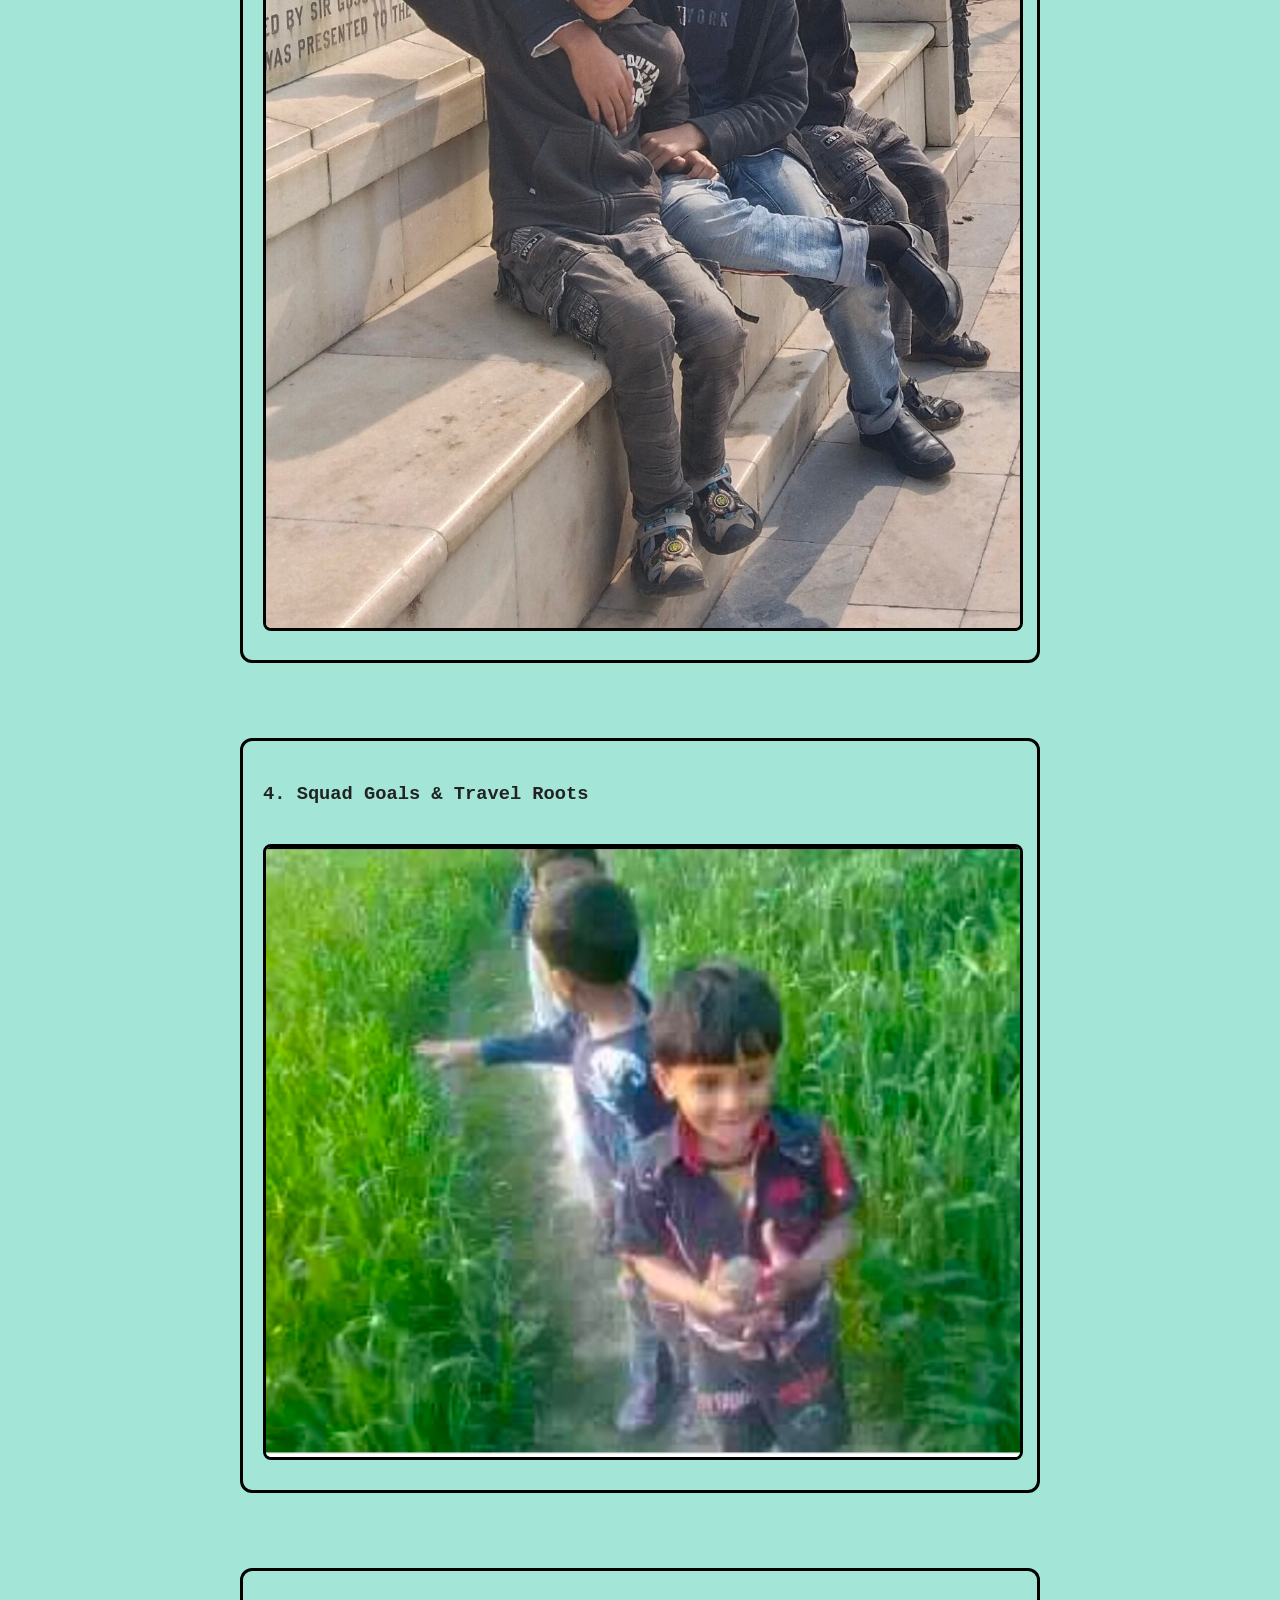
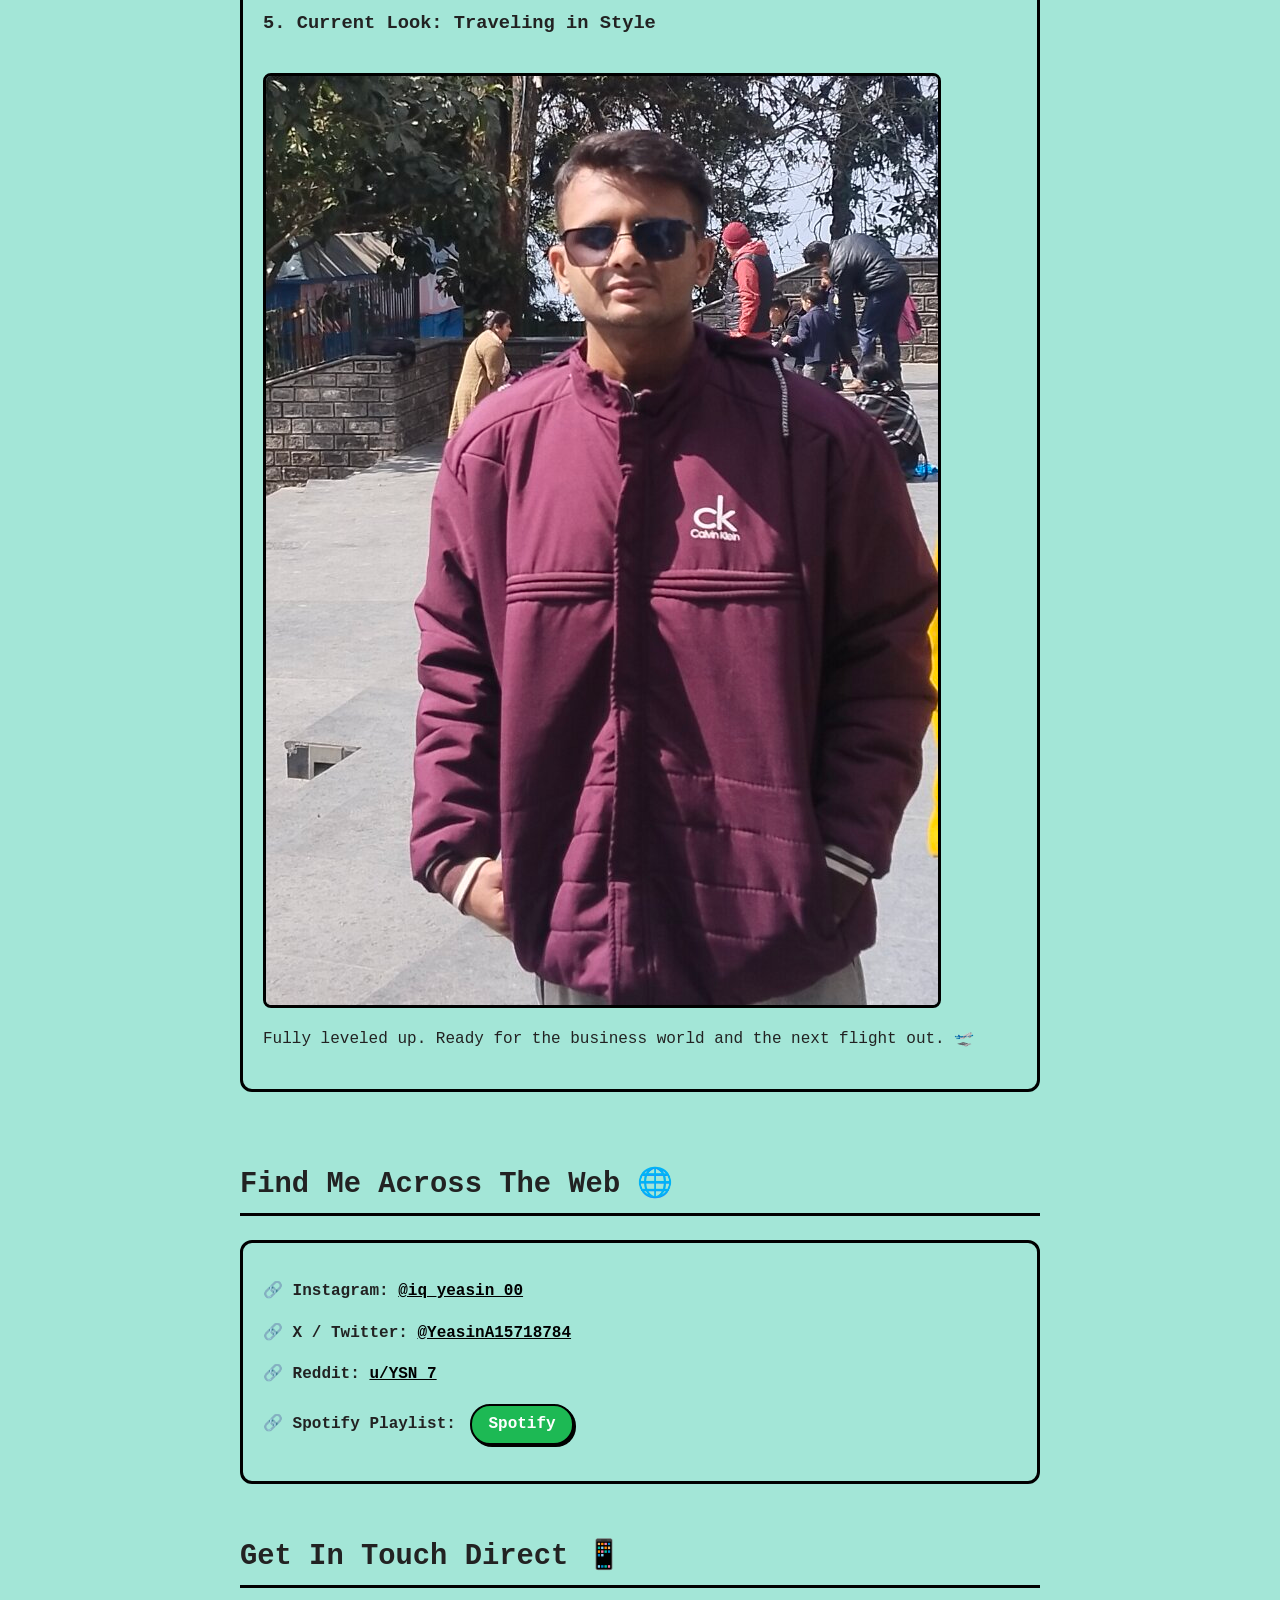
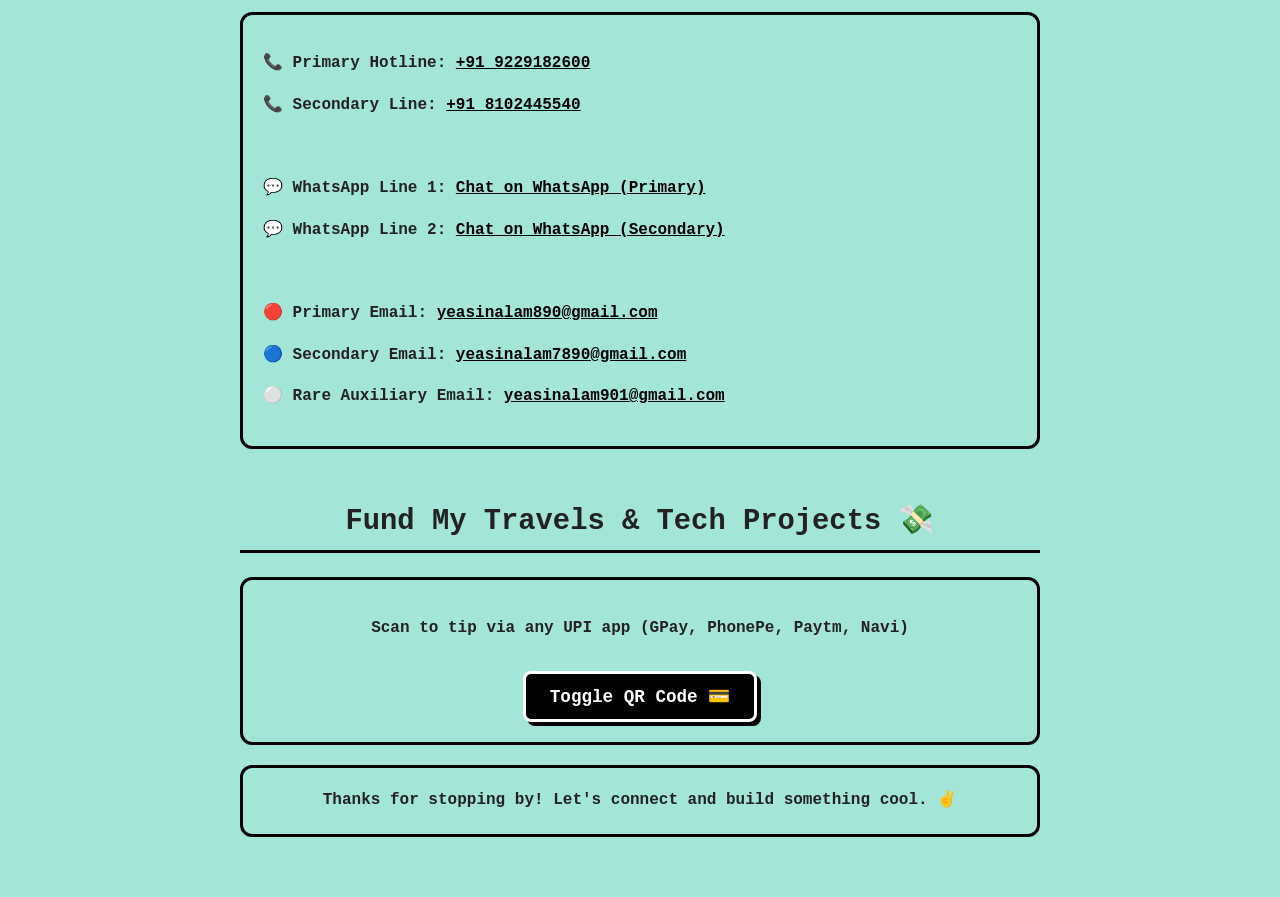
==== commit 85d3c794: "Update index.html" ====
--- a/index.html
+++ b/index.html
@@ -66,7 +66,7 @@
         }
 
         .modal-content {
-            background-color: #A3E6D7; /* Changed from #fff to Mint */
+            background-color: #A3E6D7; 
             margin: 60% auto; 
             padding: 20px;
             border: 3px solid #000;
@@ -101,6 +101,77 @@
             border-radius: 6px;
             cursor: pointer;
             font-family: 'Courier New', Courier, monospace;
+        }
+
+        /* FLOATING MUSIC WIDGET STYLES */
+        .music-widget-btn {
+            position: fixed;
+            bottom: 25px;
+            right: 25px;
+            background: #1DB954; /* Spotify Green */
+            color: #fff;
+            border: 3px solid #000;
+            border-radius: 50%;
+            width: 60px;
+            height: 60px;
+            font-size: 28px;
+            display: flex;
+            align-items: center;
+            justify-content: center;
+            cursor: pointer;
+            box-shadow: 4px 4px 0px #000;
+            z-index: 999;
+            transition: all 0.2s ease;
+            user-select: none;
+        }
+
+        .music-widget-btn:hover {
+            transform: scale(1.1);
+            background: #1ed760;
+        }
+
+        .music-library-panel {
+            position: fixed;
+            bottom: 95px;
+            right: 25px;
+            width: 320px;
+            max-width: calc(100% - 50px);
+            background: #A3E6D7;
+            border: 3px solid #000;
+            border-radius: 12px;
+            box-shadow: 6px 6px 0px #000;
+            z-index: 998;
+            display: none;
+            overflow: hidden;
+            font-family: 'Courier New', Courier, monospace;
+        }
+
+        .music-library-panel.show {
+            display: block;
+            animation: rgbFullGlow 9s infinite ease-in-out;
+        }
+
+        .music-panel-header {
+            background: #000;
+            color: #fff;
+            padding: 10px;
+            font-weight: bold;
+            display: flex;
+            justify-content: space-between;
+            align-items: center;
+        }
+
+        .music-panel-close {
+            cursor: pointer;
+            background: none;
+            border: none;
+            color: #fff;
+            font-weight: bold;
+            font-size: 16px;
+        }
+
+        .music-panel-content {
+            padding: 10px;
         }
 
         /* Base Formatting */
@@ -172,7 +243,7 @@
         /* SPOTIFY BUTTON STYLES */
         .spotify-btn {
             display: inline-block;
-            background: #1DB954; /* Spotify Green */
+            background: #1DB954; 
             color: #fff !important;
             font-family: 'Courier New', Courier, monospace;
             font-weight: bold;
@@ -282,6 +353,20 @@
     </style>
 </head>
 <body>
+
+    <!-- FLOATING MUSIC BUTTON & LIBRARY PANEL -->
+    <div class="music-widget-btn" onclick="toggleMusicPanel()" title="Open Music Library">🎵</div>
+    
+    <div id="musicPanel" class="music-library-panel">
+        <div class="music-panel-header">
+            <span>YSN Radio 🎧</span>
+            <button class="music-panel-close" onclick="toggleMusicPanel()">X</button>
+        </div>
+        <div class="music-panel-content">
+            <!-- EMBEDDED SPOTIFY PLAYLIST DISPLAY -->
+            <iframe style="border-radius:8px" src="https://open.spotify.com/embed/playlist/7nMUentFkCzGn7RZBbvHLC?utm_source=generator&theme=0" width="100%" height="380" frameBorder="0" allowfullscreen="" allow="autoplay; clipboard-write; encrypted-media; fullscreen; picture-in-picture" loading="lazy"></iframe>
+        </div>
+    </div>
 
     <header style="text-align: center;">
         <h1>Hey, I'm Yeasin! <span id="waveEmoji" onclick="waveBack()" style="cursor: pointer; display: inline-block; user-select: none;">👋</span></h1>
@@ -443,6 +528,11 @@
             qr.classList.toggle("show");
         }
 
+        function toggleMusicPanel() {
+            var panel = document.getElementById("musicPanel");
+            panel.classList.toggle("show");
+        }
+
         // RESPOND TO EMOJI CLICKS VISUALLY AND LOGICALLY
         function waveBack() {
             var emoji = document.getElementById("waveEmoji");
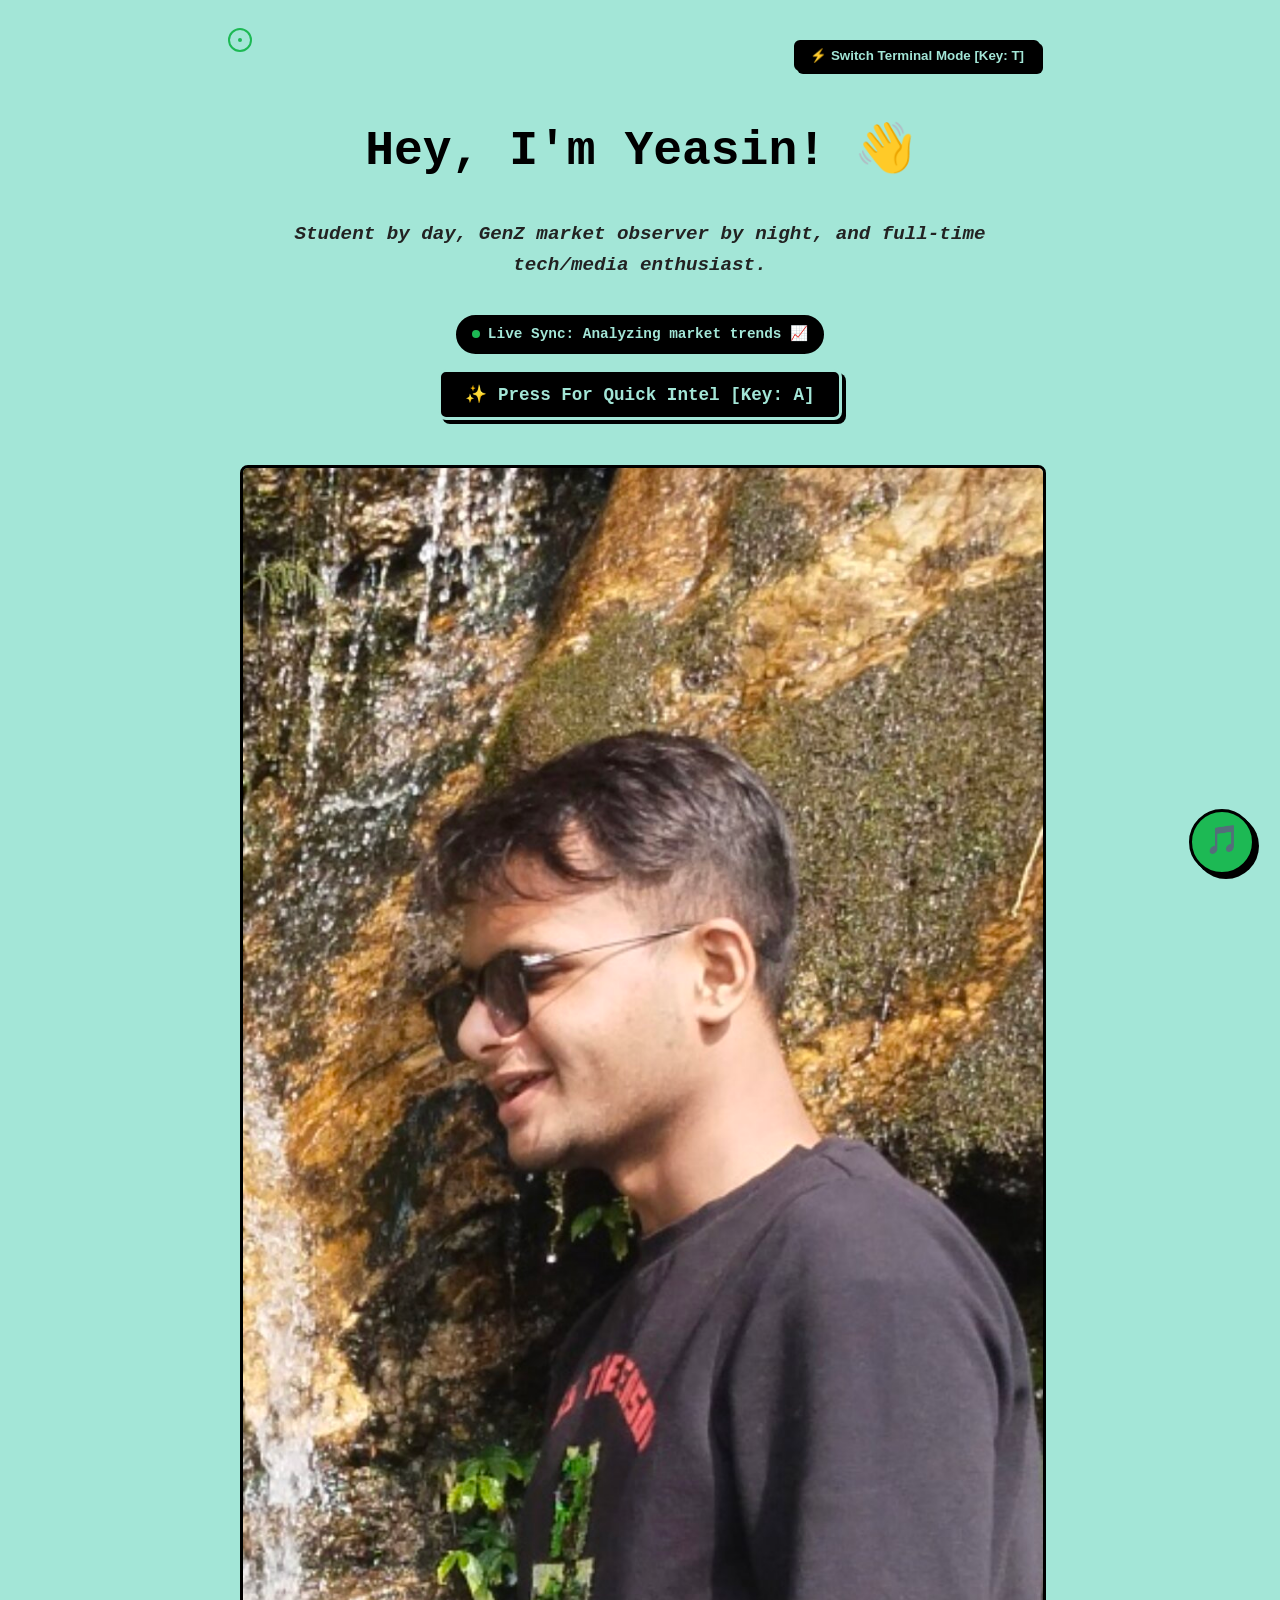
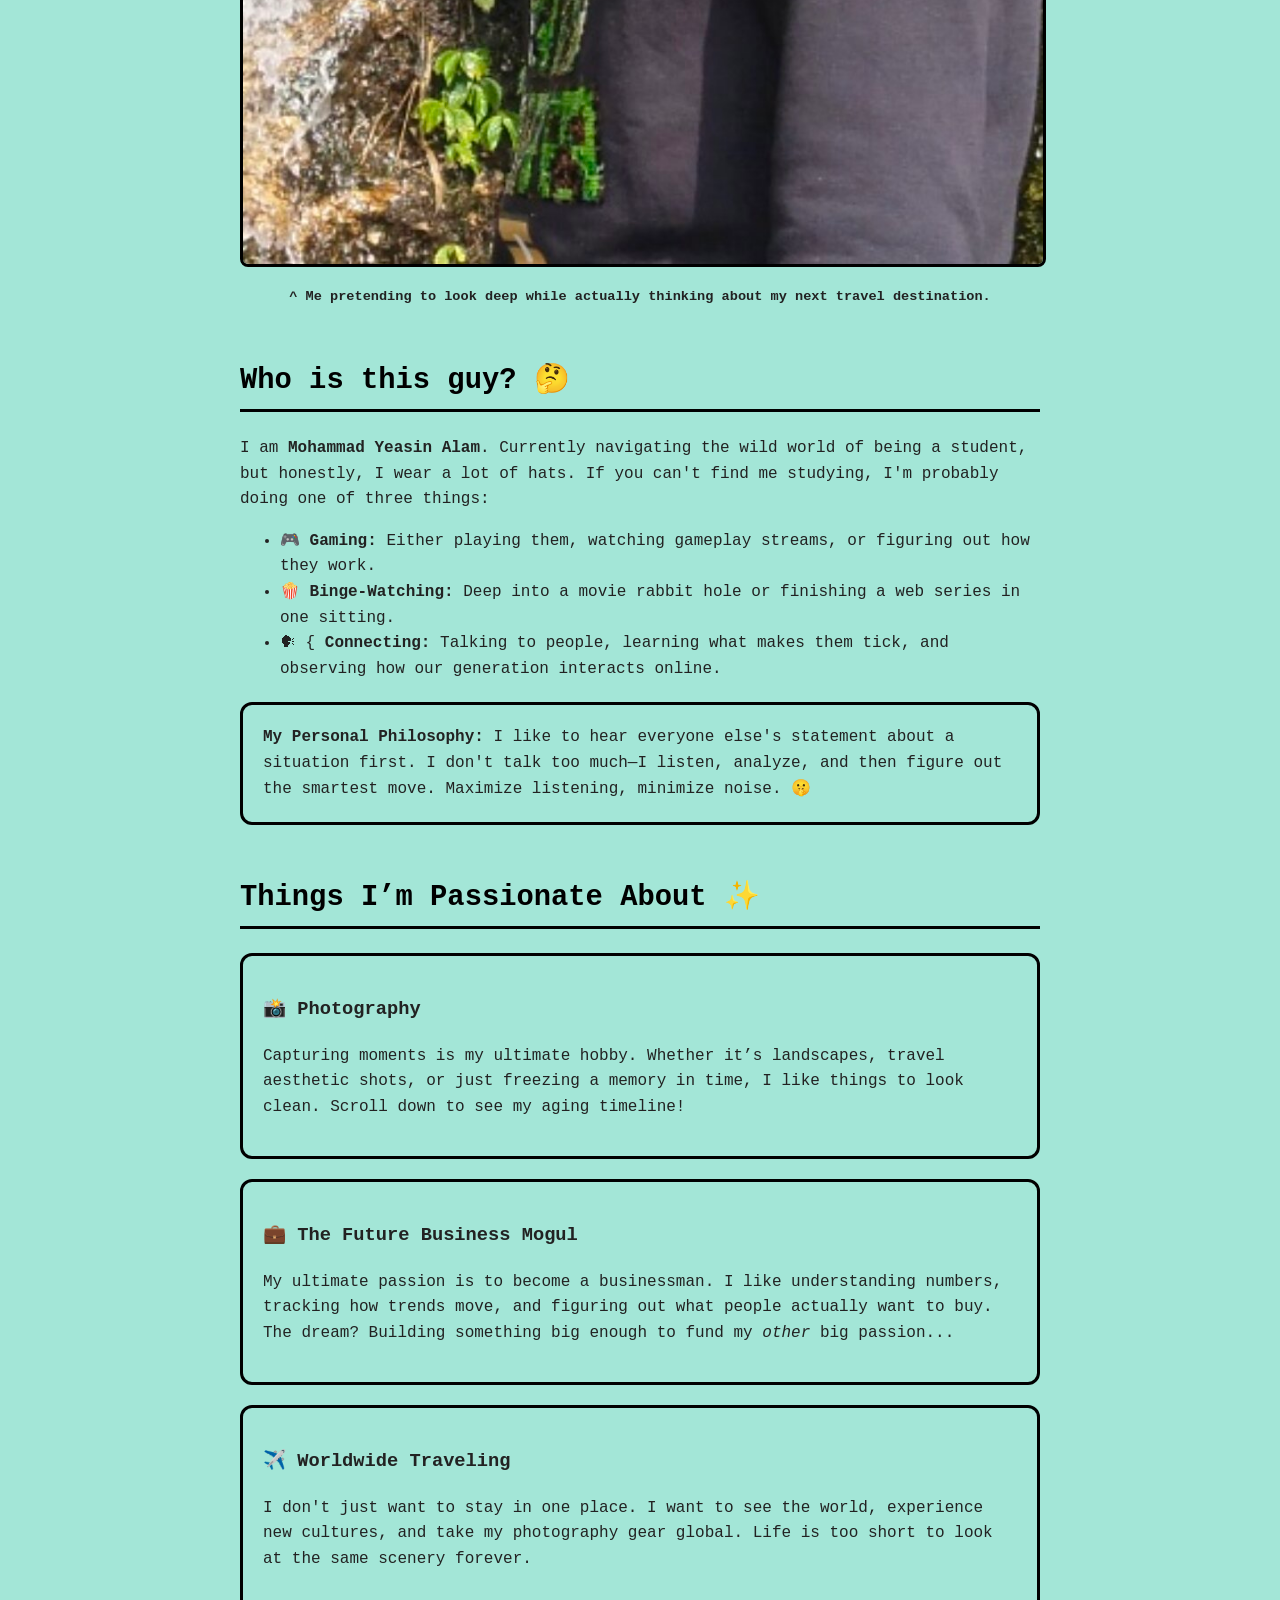
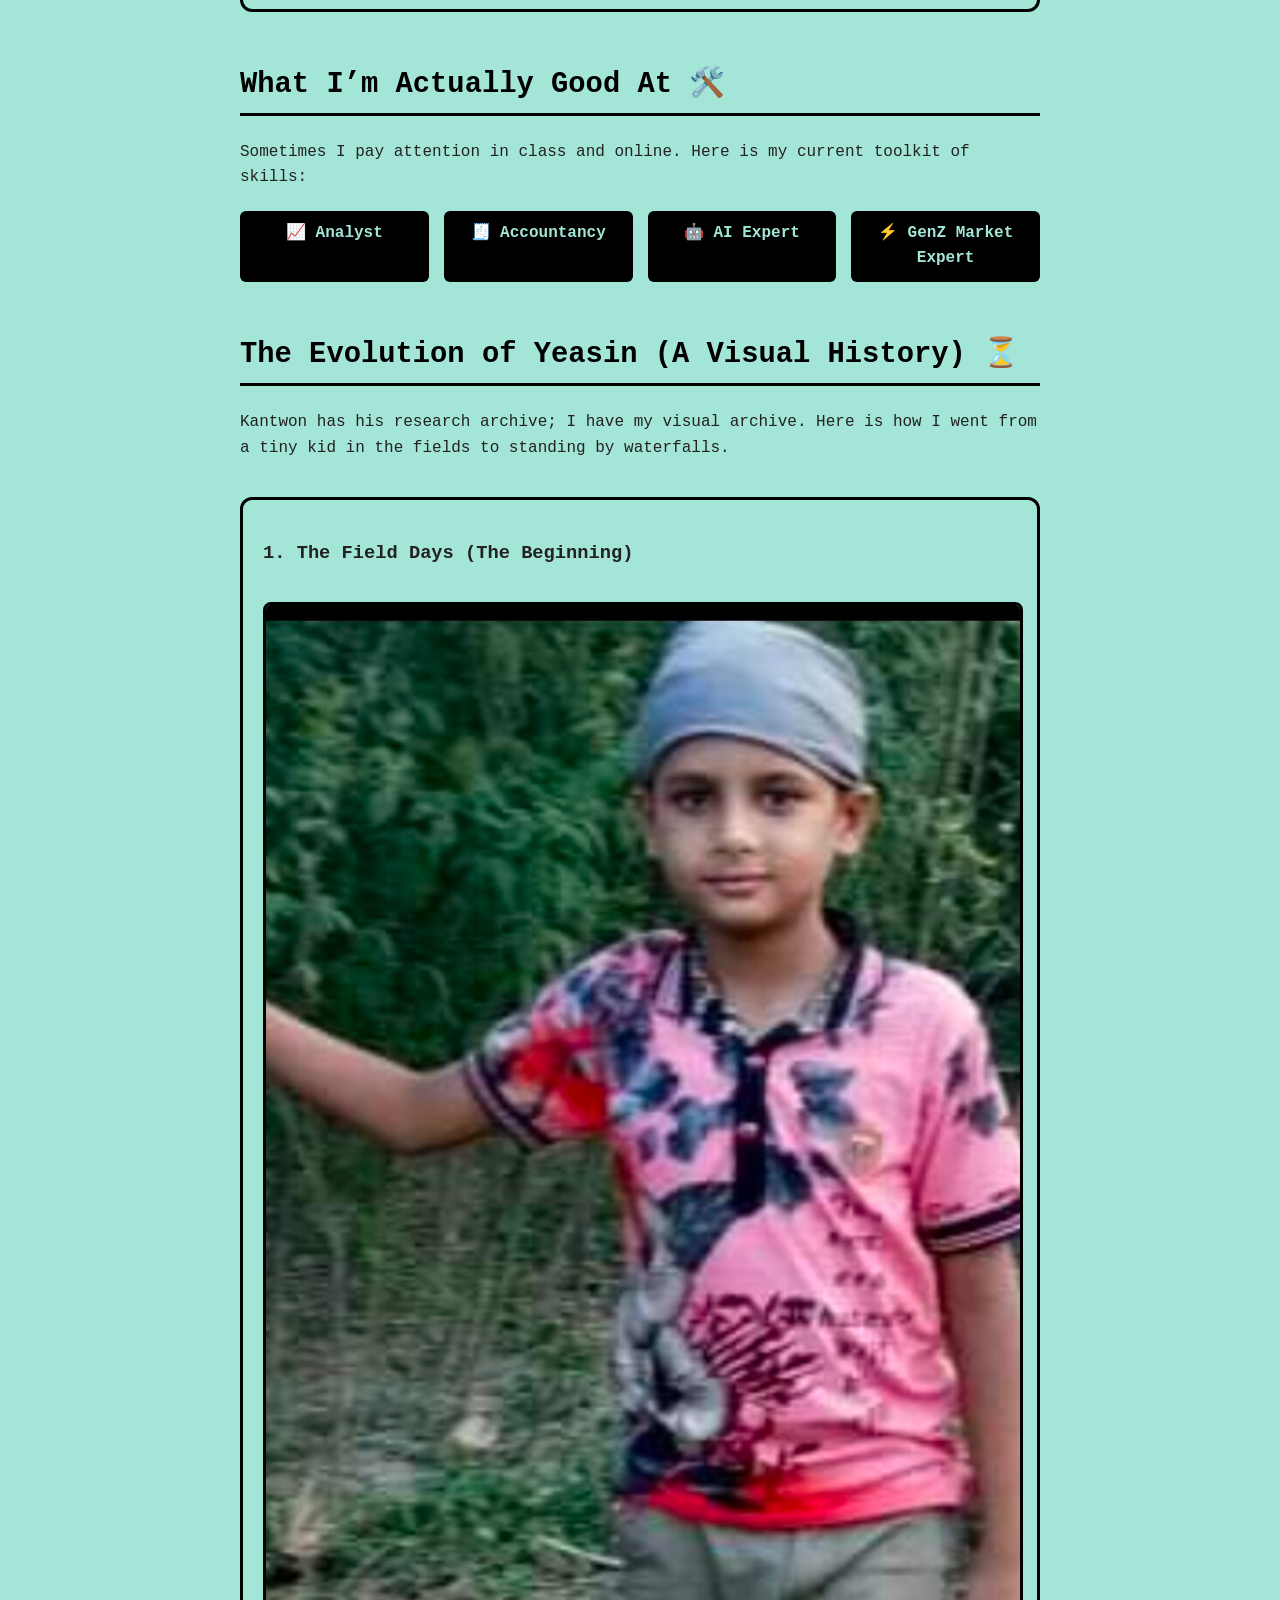
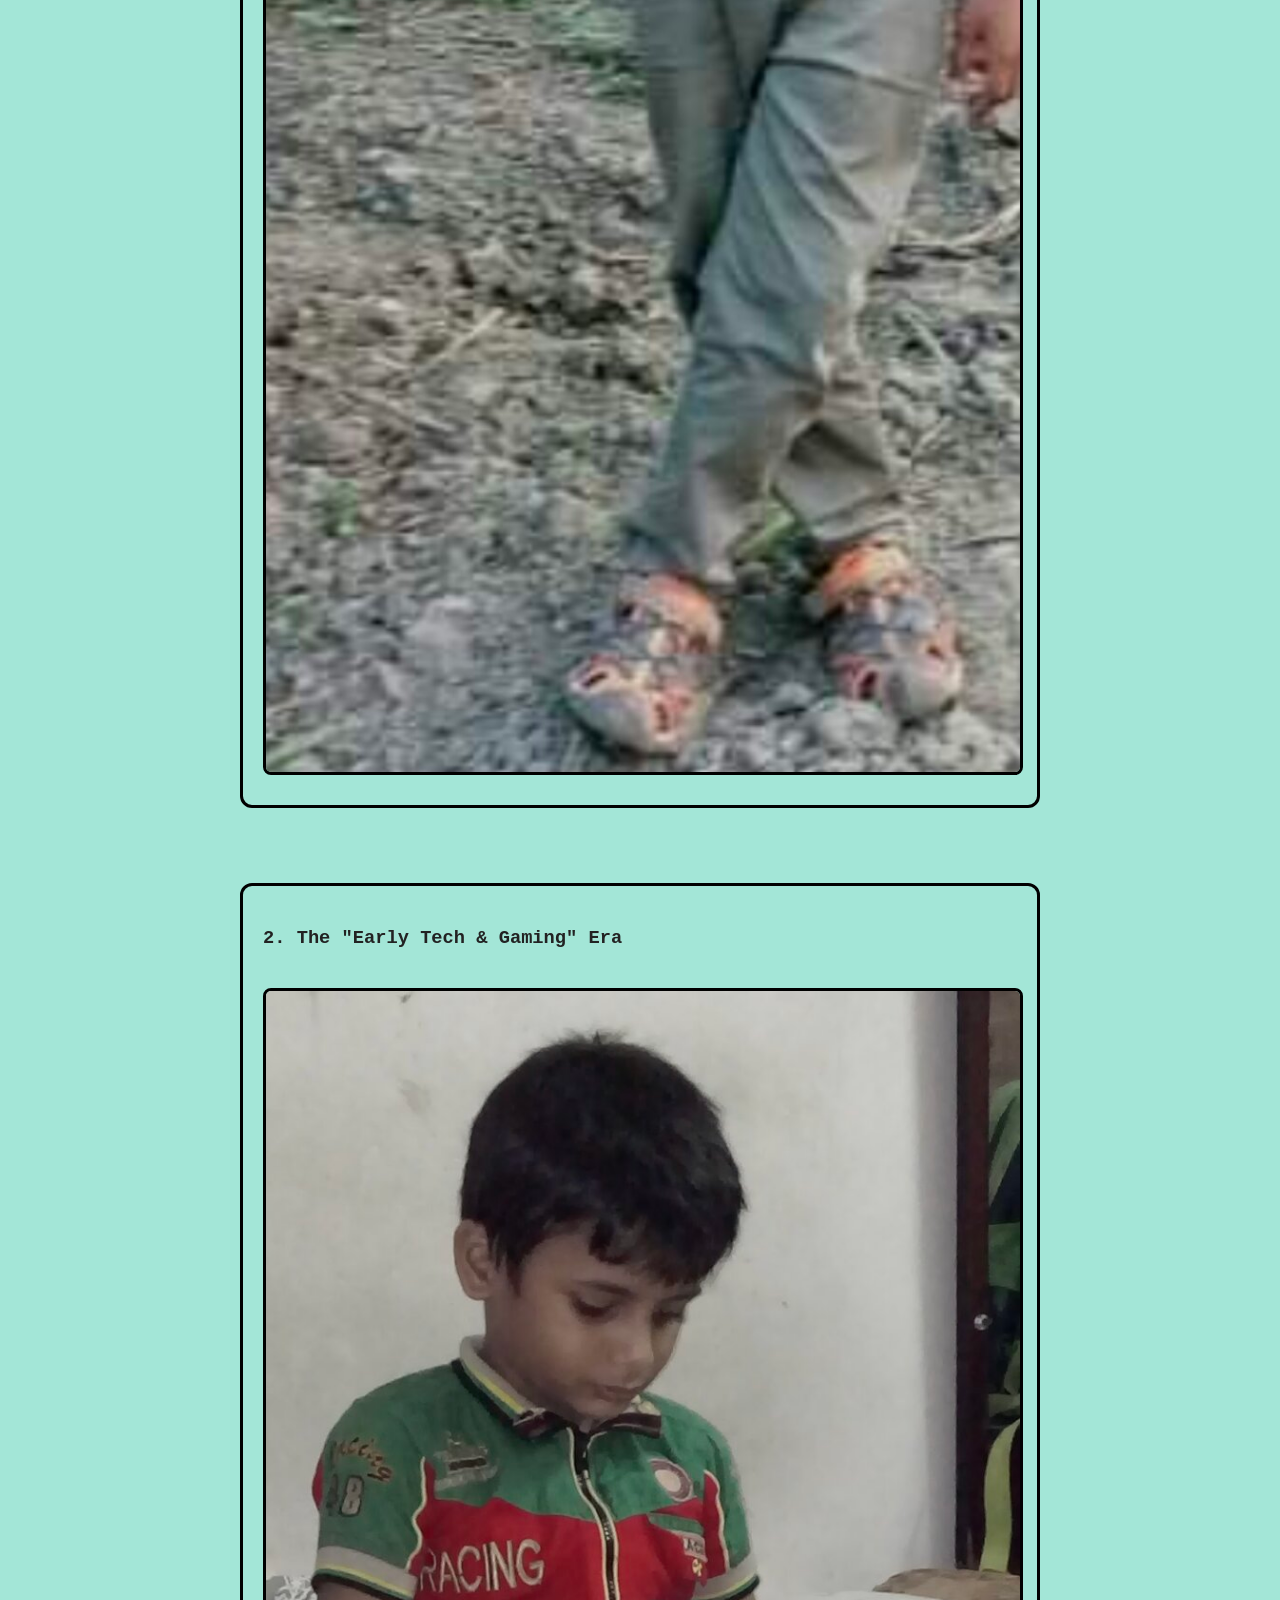
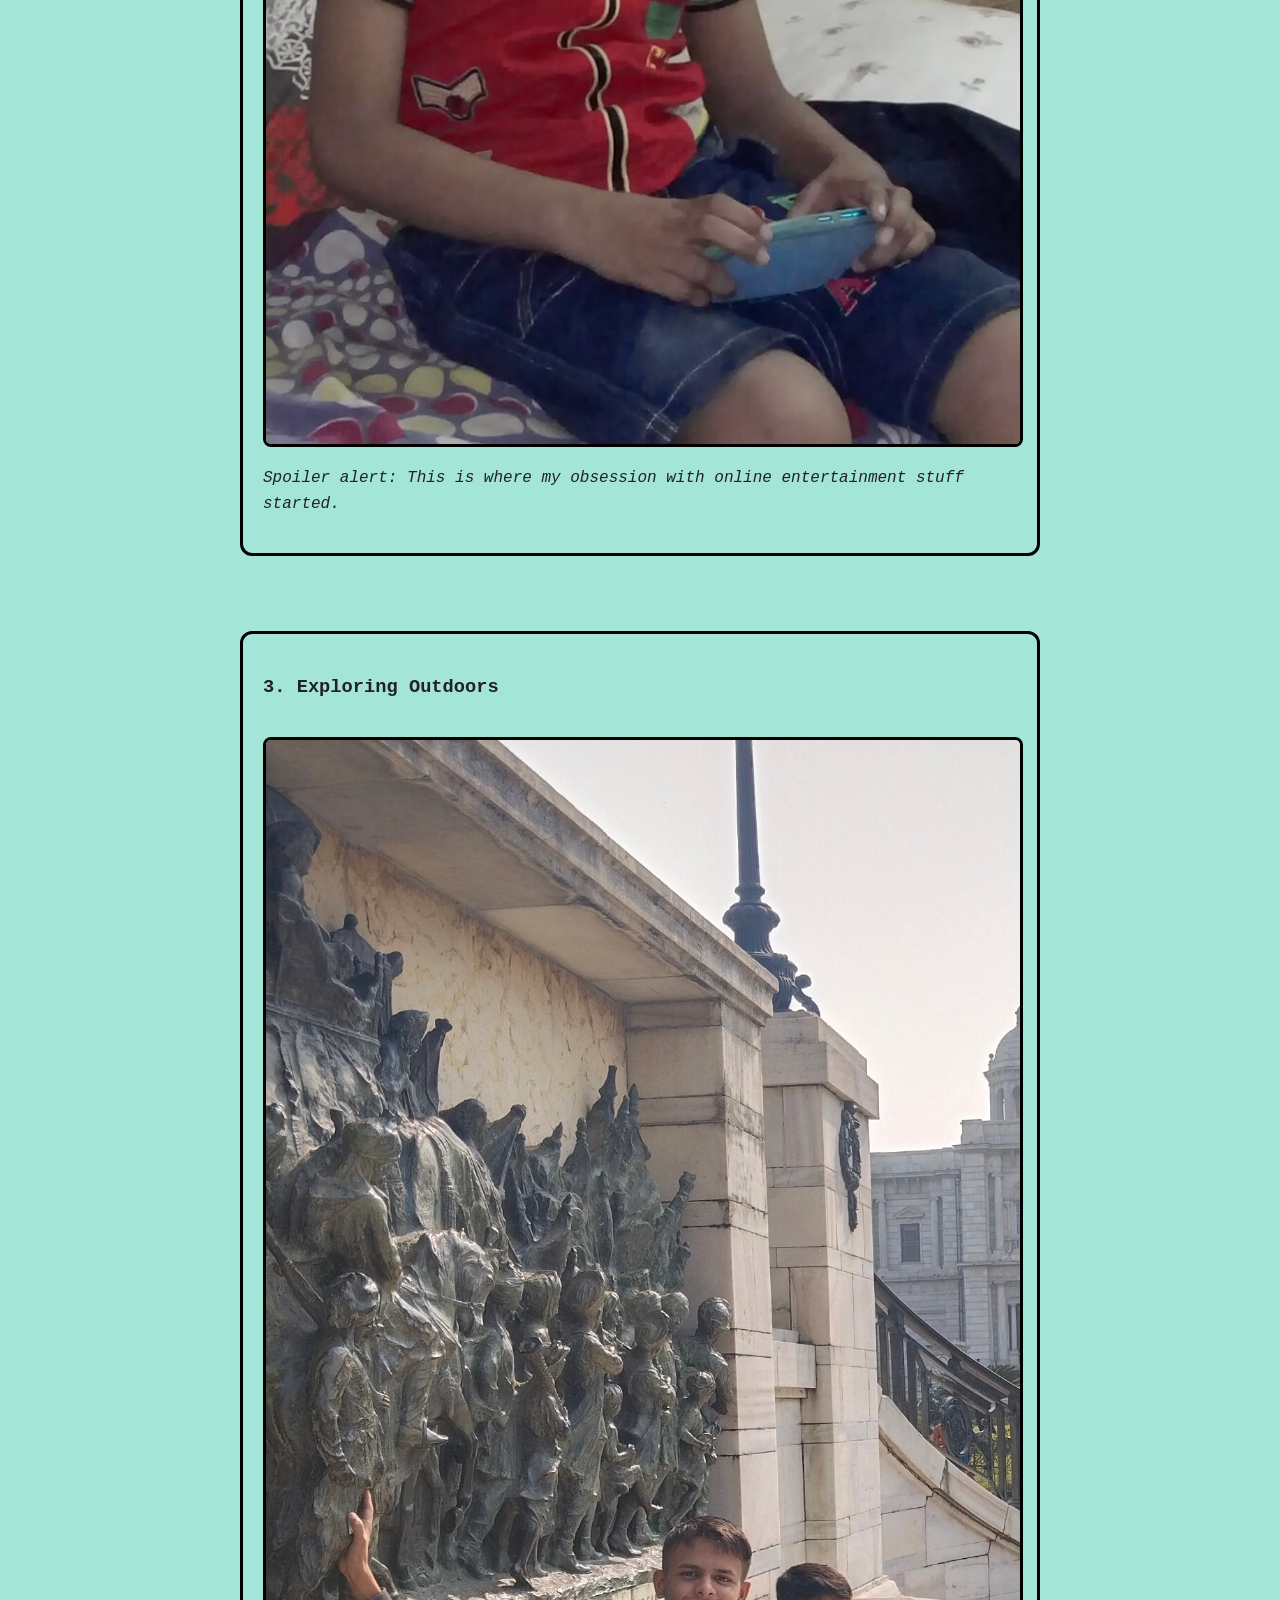
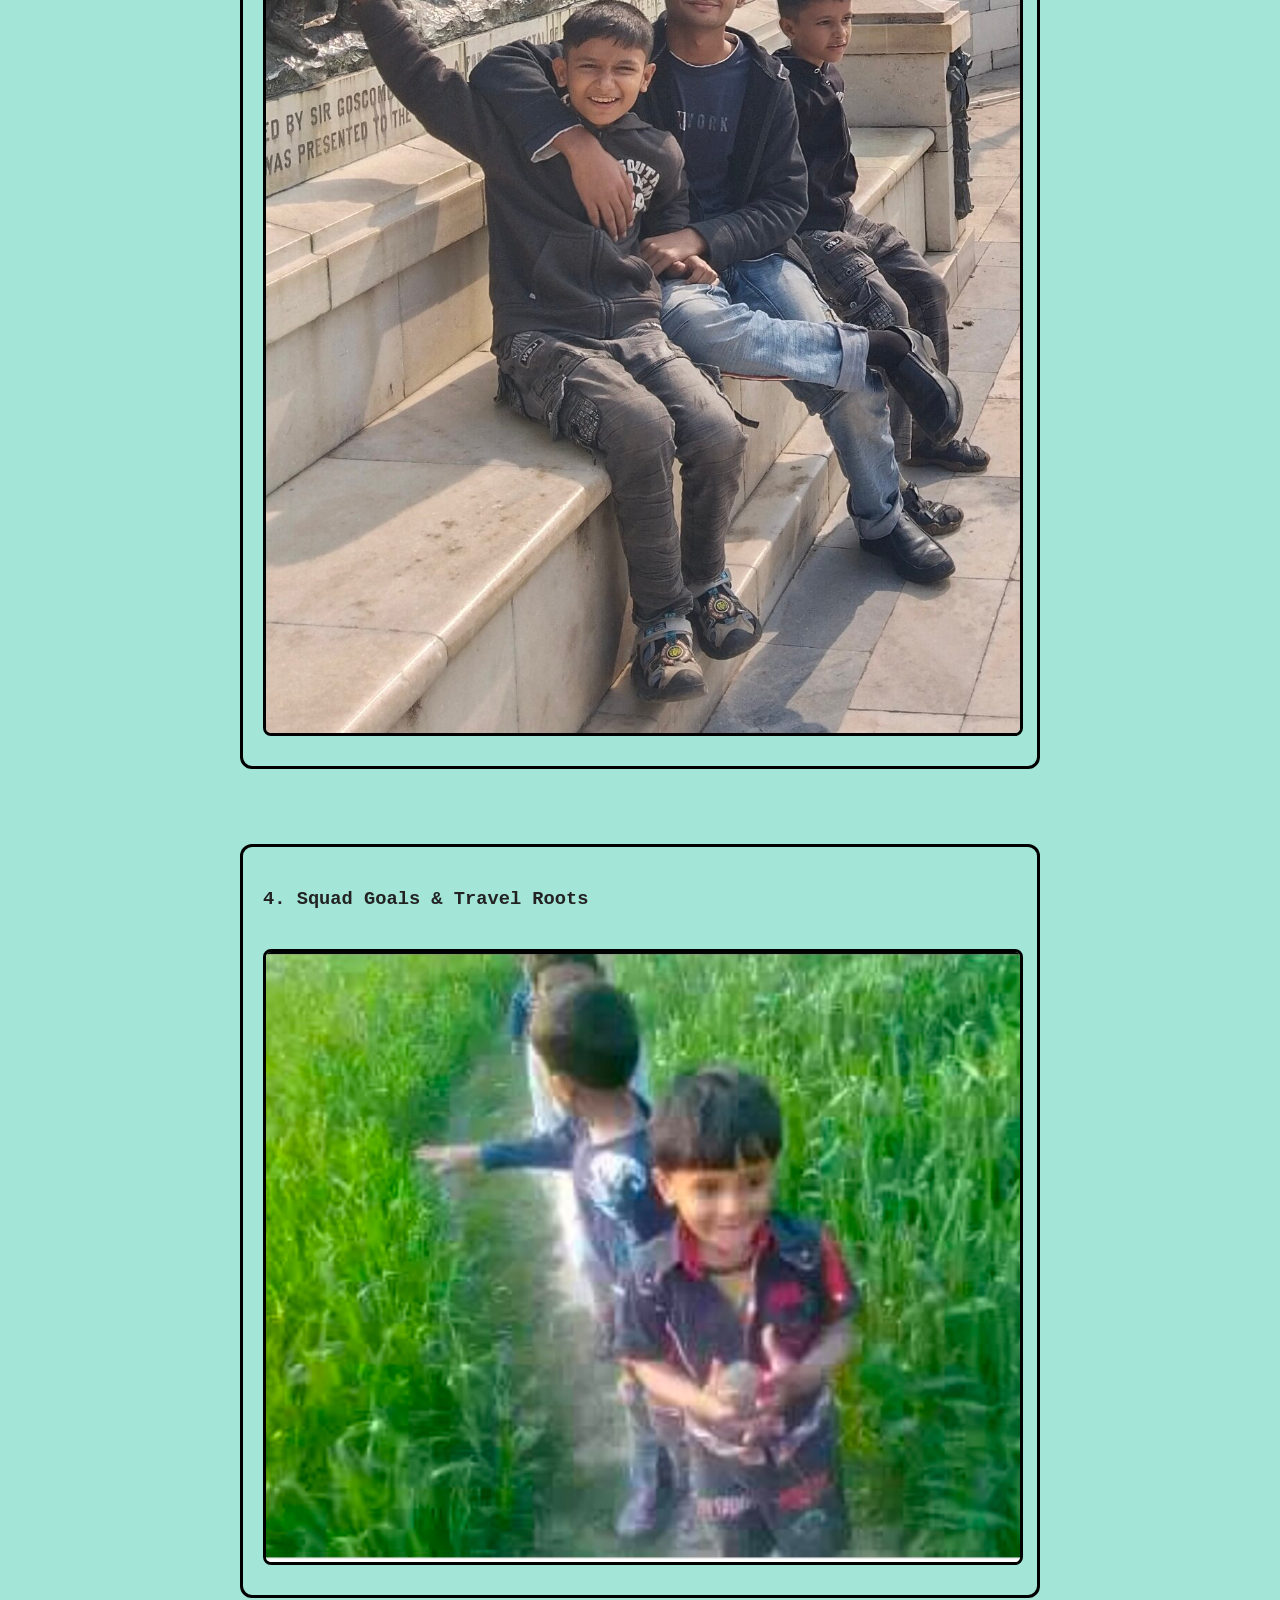
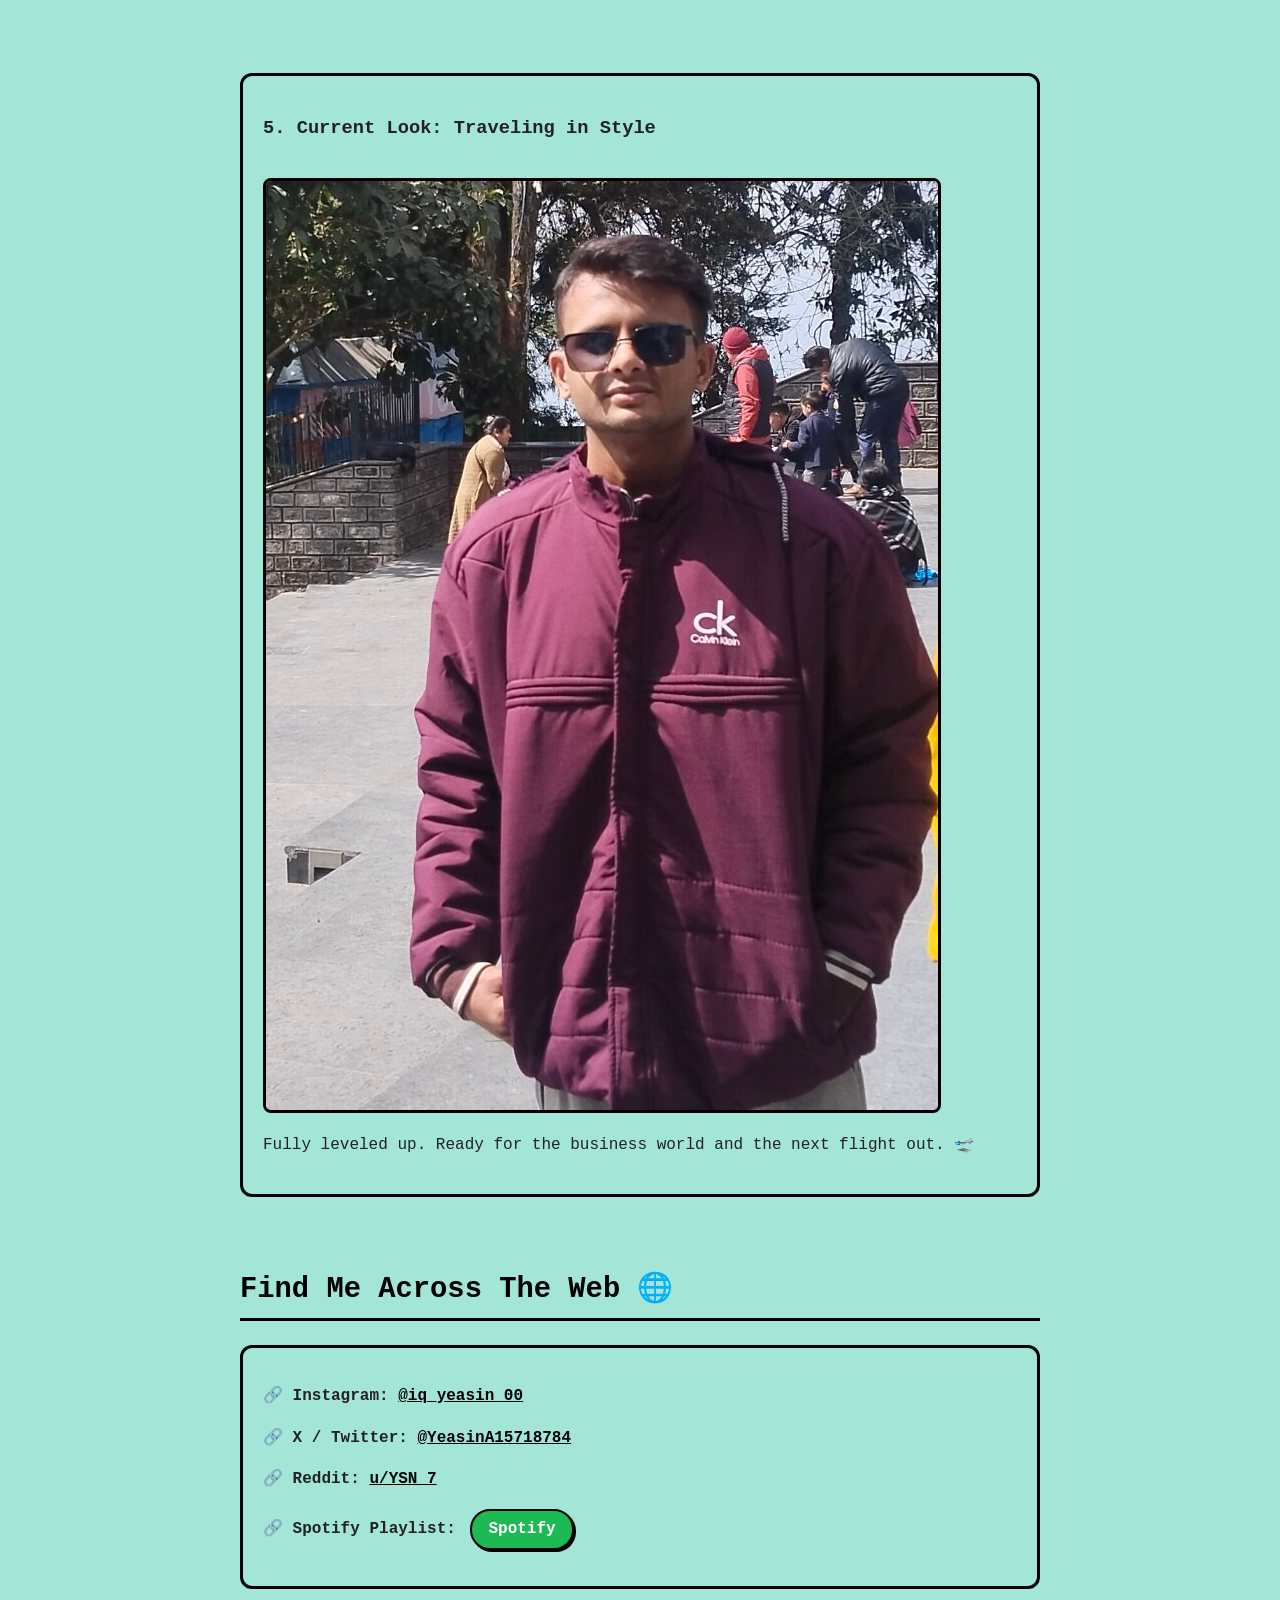
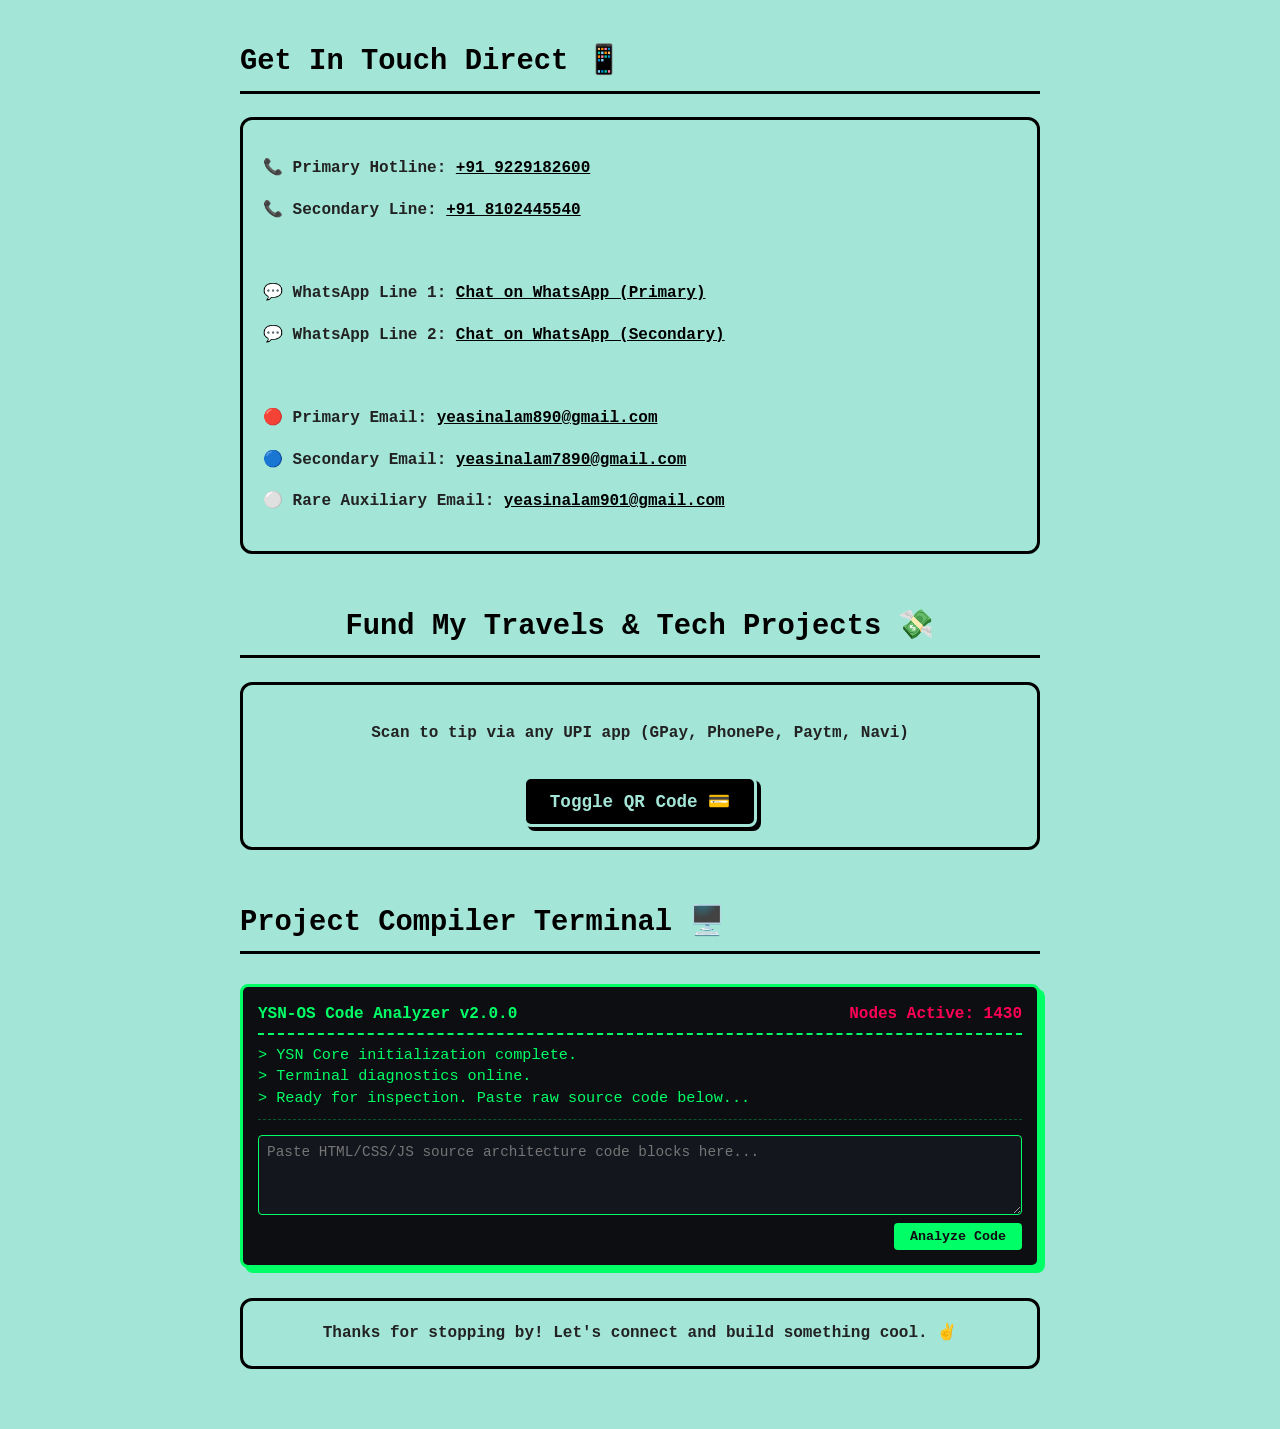
==== commit 613e720a: "Update index.html" ====
--- a/index.html
+++ b/index.html
@@ -5,6 +5,38 @@
     <meta name="viewport" content="width=device-width, initial-scale=1.0">
     <title>Mohammad Yeasin Alam | Doing Stuff Online & Offline</title>
     <style>
+        /* VARIABLES FOR DARK/LIGHT MODE SHIFT */
+        :root {
+            --bg-color: #A3E6D7;
+            --text-color: #222;
+            --header-color: #000;
+            --panel-bg: #A3E6D7;
+            --border-color: #000;
+            --invert-val: 0;
+            --scanline-display: none;
+        }
+
+        [data-theme="dark"] {
+            --bg-color: #0d0e12;
+            --text-color: #00ff66;
+            --header-color: #00ff66;
+            --panel-bg: #1a1c23;
+            --border-color: #00ff66;
+            --invert-val: 1;
+            --scanline-display: block;
+        }
+
+        /* CRT SCANLINE SHIELD EFFECT */
+        .crt-overlay {
+            display: var(--scanline-display);
+            position: fixed;
+            top: 0; left: 0; width: 100%; height: 100%;
+            background: linear-gradient(rgba(18, 16, 16, 0) 50%, rgba(0, 0, 0, 0.25) 50%), linear-gradient(90deg, rgba(255, 0, 0, 0.06), rgba(0, 255, 0, 0.02), rgba(0, 0, 255, 0.06));
+            background-size: 100% 4px, 6px 100%;
+            z-index: 99999;
+            pointer-events: none;
+        }
+
         /* KEYFRAMES FOR COMPLETE BOX BACKGROUND & BORDER RGB SHIFT */
         @keyframes rgbFullGlow {
             0% { 
@@ -36,7 +68,6 @@
             100% { text-shadow: 2px 2px 8px rgba(255, 0, 85, 0.8); }
         }
 
-        /* WAVE ANIMATION FOR THE HIGH-FIVE/WAVE EMOJI */
         @keyframes actualWave {
             0% { transform: rotate( 0.0deg) }
             10% { transform: rotate(14.0deg) }
@@ -46,6 +77,20 @@
             50% { transform: rotate(10.0deg) }
             60% { transform: rotate( 0.0deg) }
             100% { transform: rotate( 0.0deg) }
+        }
+
+        @keyframes textGlitch {
+            0% { text-shadow: 2px -2px 0 #ff0055, -2px 2px 0 #00ffcc; }
+            25% { text-shadow: -2px 2px 0 #ff0055, -2px -2px 0 #00ffcc; }
+            50% { text-shadow: 2px 2px 0 #9b51e0, -2px -2px 0 #ff0055; }
+            75% { text-shadow: -2px -2px 0 #00ffcc, 2px 2px 0 #9b51e0; }
+            100% { text-shadow: 2px -2px 0 #ff0055, 2px 2px 0 #00ffcc; }
+        }
+
+        @keyframes statusPulse {
+            0% { transform: scale(0.95); box-shadow: 0 0 0 0 rgba(29, 185, 84, 0.7); }
+            70% { transform: scale(1); box-shadow: 0 0 0 8px rgba(29, 185, 84, 0); }
+            100% { transform: scale(0.95); box-shadow: 0 0 0 0 rgba(29, 185, 84, 0); }
         }
 
         .waving-animation {
@@ -66,36 +111,31 @@
         }
 
         .modal-content {
-            background-color: #A3E6D7; 
+            background-color: var(--panel-bg); 
             margin: 60% auto; 
             padding: 20px;
-            border: 3px solid #000;
+            border: 3px solid var(--border-color);
             width: 80%;
             max-width: 320px;
             border-radius: 12px;
             text-align: center;
-            box-shadow: 6px 6px 0px #000;
+            box-shadow: 6px 6px 0px var(--border-color);
             font-family: 'Courier New', Courier, monospace;
+            color: var(--text-color);
         }
 
         .modal-content h3 {
             margin-top: 0;
-            color: #000;
+            color: var(--header-color);
             font-size: 1.4rem;
-            border-bottom: 2px dashed #000;
+            border-bottom: 2px dashed var(--border-color);
             padding-bottom: 8px;
         }
 
-        .modal-content p {
-            font-size: 1.05rem;
-            font-weight: bold;
-            margin: 15px 0;
-        }
-
         .modal-btn {
-            background: #000;
-            color: #fff;
-            border: 2px solid #000;
+            background: var(--border-color);
+            color: var(--bg-color);
+            border: 2px solid var(--border-color);
             padding: 8px 25px;
             font-weight: bold;
             border-radius: 6px;
@@ -108,7 +148,7 @@
             position: fixed;
             bottom: 25px;
             right: 25px;
-            background: #1DB954; /* Spotify Green */
+            background: #1DB954; 
             color: #fff;
             border: 3px solid #000;
             border-radius: 50%;
@@ -134,12 +174,12 @@
             position: fixed;
             bottom: 95px;
             right: 25px;
-            width: 320px;
+            width: 300px;
             max-width: calc(100% - 50px);
-            background: #A3E6D7;
-            border: 3px solid #000;
+            background: var(--panel-bg);
+            border: 3px solid var(--border-color);
             border-radius: 12px;
-            box-shadow: 6px 6px 0px #000;
+            box-shadow: 6px 6px 0px var(--border-color);
             z-index: 998;
             display: none;
             overflow: hidden;
@@ -152,8 +192,8 @@
         }
 
         .music-panel-header {
-            background: #000;
-            color: #fff;
+            background: var(--border-color);
+            color: var(--bg-color);
             padding: 10px;
             font-weight: bold;
             display: flex;
@@ -165,82 +205,232 @@
             cursor: pointer;
             background: none;
             border: none;
-            color: #fff;
+            color: var(--bg-color);
             font-weight: bold;
             font-size: 16px;
         }
 
         .music-panel-content {
-            padding: 10px;
+            padding: 20px;
+            text-align: center;
+        }
+
+        .launch-player-btn {
+            display: inline-block;
+            background: #1DB954;
+            color: #fff !important;
+            border: 2px solid #000;
+            border-radius: 6px;
+            padding: 10px 20px;
+            font-weight: bold;
+            text-decoration: none !important;
+            box-shadow: 3px 3px 0px #000;
+            margin-top: 10px;
+            transition: all 0.2s ease;
+        }
+
+        /* DESKTOP DESIRED POINTER BEHAVIORS */
+        @media (hover: hover) and (pointer: fine) {
+            * { cursor: none !important; }
+            .custom-cursor {
+                width: 20px; height: 20px;
+                border: 2px solid #1DB954;
+                border-radius: 50%;
+                position: fixed;
+                transform: translate(-50%, -50%);
+                pointer-events: none;
+                z-index: 10000;
+                display: block;
+            }
+            .custom-cursor::after {
+                content: '';
+                width: 4px; height: 4px;
+                background: #1DB954;
+                border-radius: 50%;
+                position: absolute;
+                top: 50%; left: 50%;
+                transform: translate(-50%, -50%);
+            }
+        }
+
+        /* SAFE DISABLE FOR TOUCH DEVICES OVERRIDE */
+        @media (hover: none) {
+            .custom-cursor { display: none !important; }
+            * { cursor: auto !important; }
+        }
+
+        /* LIVE STATUS BADGE UI */
+        .status-badge {
+            display: inline-flex;
+            align-items: center;
+            background: var(--border-color);
+            color: var(--bg-color);
+            padding: 6px 14px;
+            border-radius: 20px;
+            font-size: 0.9rem;
+            font-weight: bold;
+            margin-top: 15px;
+            border: 2px solid var(--border-color);
+        }
+        .status-dot {
+            width: 8px; height: 8px;
+            background-color: #1DB954;
+            border-radius: 50%;
+            margin-right: 8px;
+            animation: statusPulse 2s infinite;
+        }
+
+        .theme-toggle-container {
+            text-align: right;
+            margin-bottom: 10px;
+        }
+        .theme-btn {
+            background: var(--border-color);
+            color: var(--bg-color);
+            border: 2px solid var(--border-color);
+            padding: 6px 14px;
+            font-weight: bold;
+            border-radius: 6px;
+            box-shadow: 3px 3px 0px var(--border-color);
+            transition: transform 0.1s;
+        }
+
+        /* COMPILER TERMINAL OVERVIEW UPGRADED MODULE */
+        .terminal-box {
+            background: #0d0e12;
+            color: #00ff66;
+            border: 3px solid #00ff66;
+            border-radius: 8px;
+            font-family: 'Courier New', Courier, monospace;
+            padding: 15px;
+            margin: 30px 0;
+            text-align: left;
+            box-shadow: 5px 5px 0px #00ff66;
+        }
+        .terminal-header {
+            border-bottom: 2px dashed #00ff66;
+            padding-bottom: 5px;
+            margin-bottom: 10px;
+            font-weight: bold;
+            display: flex;
+            justify-content: space-between;
+        }
+        .terminal-logs {
+            max-height: 220px;
+            overflow-y: auto;
+            margin-bottom: 15px;
+            font-size: 0.95rem;
+            line-height: 1.4;
+            border-bottom: 1px dashed rgba(0, 255, 102, 0.3);
+            padding-bottom: 10px;
+        }
+        .terminal-input-row {
+            display: flex;
+            flex-direction: column;
+            gap: 8px;
+        }
+        .terminal-field-textarea {
+            background: #14161d;
+            border: 1px solid #00ff66;
+            border-radius: 4px;
+            color: #00ff66;
+            font-family: 'Courier New', Courier, monospace;
+            font-size: 0.9rem;
+            width: 100%;
+            height: 80px;
+            padding: 8px;
+            outline: none;
+            resize: vertical;
+            box-sizing: border-box;
+        }
+        .terminal-action-btn {
+            background: #00ff66;
+            color: #0d0e12;
+            border: none;
+            padding: 6px 16px;
+            font-family: 'Courier New', Courier, monospace;
+            font-weight: bold;
+            border-radius: 4px;
+            cursor: pointer;
+            align-self: flex-end;
+            transition: transform 0.1s;
+        }
+        .terminal-action-btn:active {
+            transform: scale(0.95);
+        }
+
+        /* LIVE CODE PREVIEW SANDBOX SCREEN */
+        .preview-pane-container {
+            margin-top: 15px;
+            display: none;
+        }
+        .preview-pane-title {
+            font-size: 0.85rem;
+            font-weight: bold;
+            color: #00ff66;
+            margin-bottom: 4px;
+        }
+        .preview-iframe-frame {
+            width: 100%;
+            height: 250px;
+            background: #ffffff;
+            border: 2px dashed #00ff66;
+            border-radius: 4px;
         }
 
         /* Base Formatting */
         body {
             font-family: 'Courier New', Courier, monospace; 
             line-height: 1.6;
-            color: #222;
+            color: var(--text-color);
             max-width: 800px;
             margin: 0 auto;
             padding: 40px 20px;
             background-image: url('1000076205.jpg');
             background-size: cover;
             background-attachment: fixed;
-            background-color: #A3E6D7; 
+            background-color: var(--bg-color); 
+            transition: background-color 0.3s, color 0.3s;
         }
         
         h1 { 
             font-size: 3rem; 
             margin-bottom: 10px; 
-            color: #000; 
+            color: var(--header-color); 
             animation: rgbTextGlow 6s infinite linear;
-        }
-
-        #waveEmoji {
-            transition: transform 0.2s ease;
-        }
-        #waveEmoji:hover {
-            transform: scale(1.2);
-        }
-        #waveEmoji:active {
-            transform: scale(0.9);
-        }
+            display: inline-block;
+        }
+        h1:hover { animation: textGlitch 0.3s infinite linear; }
         
         h2 { 
             font-size: 1.8rem; 
-            border-bottom: 3px solid #000; 
+            border-bottom: 3px solid var(--border-color); 
             padding-bottom: 5px; 
             margin-top: 50px; 
+            color: var(--header-color);
         }
         
         .subtitle { 
             font-size: 1.2rem; 
-            color: #111; 
+            color: var(--text-color); 
             font-style: italic; 
             font-weight: bold; 
         }
 
-        /* INTERACTIVE BUTTON STYLES */
         .about-btn, .qr-btn {
-            background: #000;
-            color: #fff;
+            background: var(--border-color);
+            color: var(--bg-color);
             font-family: 'Courier New', Courier, monospace;
             font-size: 1.1rem;
             font-weight: bold;
             padding: 12px 24px;
-            border: 3px solid #fff;
+            border: 3px solid var(--bg-color);
             border-radius: 8px;
-            cursor: pointer;
-            box-shadow: 4px 4px 0px #000;
+            box-shadow: 4px 4px 0px var(--border-color);
             transition: all 0.2s ease;
             margin-top: 15px;
         }
 
-        .about-btn:hover, .qr-btn:hover {
-            transform: scale(1.05);
-            background: #222;
-        }
-
-        /* SPOTIFY BUTTON STYLES */
         .spotify-btn {
             display: inline-block;
             background: #1DB954; 
@@ -256,23 +446,15 @@
             margin-left: 5px;
         }
 
-        .spotify-btn:hover {
-            background: #1ed760;
-            transform: scale(1.05);
-            color: #fff !important;
-        }
-
-        /* SECRET INFO PANEL */
         .info-panel {
             display: none;
             max-width: 500px;
             margin: 20px auto;
             text-align: left;
-        }
-
-        .info-panel.show {
-            display: block;
-        }
+            background-color: var(--panel-bg);
+        }
+
+        .info-panel.show { display: block; }
 
         .info-row {
             display: flex;
@@ -281,44 +463,23 @@
             border-bottom: 1px dashed rgba(0,0,0,0.2);
         }
 
-        .info-row strong {
-            color: #000;
-        }
-
-        /* RGB ANIMATED CONTAINER BOXES */
         .project-card, .timeline-item, blockquote, footer, .info-panel, .payment-card { 
-            border: 3px solid #000; 
+            border: 3px solid var(--border-color); 
             padding: 20px; 
             margin: 20px 0; 
             border-radius: 12px; 
             animation: rgbFullGlow 9s infinite ease-in-out; 
             transition: transform 0.2s ease;
-        }
-
-        .project-card:hover, .timeline-item:hover {
-            transform: translateY(-5px) scale(1.01);
-        }
-
-        /* LINKS STYLING */
-        .socials-box a, .contact-card a {
-            color: #000;
-            font-weight: bold;
-            text-decoration: underline;
-        }
-        .socials-box a:hover, .contact-card a:hover {
-            color: #ff0055;
-        }
-
-        .skills-grid { 
-            display: grid; 
-            grid-template-columns: repeat(auto-fit, minmax(150px, 1fr)); 
-            gap: 15px; 
-            margin-top: 20px; 
-        }
+            color: #222; 
+        }
+
+        .project-card:hover, .timeline-item:hover { transform: translateY(-5px) scale(1.01); }
+        .socials-box a, .contact-card a { color: #000; font-weight: bold; text-decoration: underline; }
+        .skills-grid { display: grid; grid-template-columns: repeat(auto-fit, minmax(150px, 1fr)); gap: 15px; margin-top: 20px; }
         
         .skill-tag { 
-            background: #000; 
-            color: #fff; 
+            background: var(--border-color); 
+            color: var(--bg-color); 
             padding: 10px; 
             text-align: center; 
             font-weight: bold; 
@@ -326,36 +487,23 @@
         }
         
         img { 
-            max-width: 100%; 
-            height: auto; 
-            border: 3px solid #000; 
-            border-radius: 8px; 
-            margin-top: 15px;
-        }
-
-        /* QR CODE HIDDEN BY DEFAULT */
-        .qr-code {
-            max-width: 250px;
-            display: none; 
-            margin: 15px auto 0 auto;
-        }
-
-        /* SHOW CLASS FOR QR CODE */
-        .qr-code.show {
-            display: block;
-        }
-        
-        .timeline { 
-            display: flex; 
-            flex-direction: column; 
-            gap: 35px; 
-        }
+            max-width: 100%; height: auto; 
+            border: 3px solid var(--border-color); 
+            border-radius: 8px; margin-top: 15px;
+            filter: invert(var(--invert-val));
+        }
+
+        .qr-code { max-width: 250px; display: none; margin: 15px auto 0 auto; }
+        .qr-code.show { display: block; }
+        .timeline { display: flex; flex-direction: column; gap: 35px; }
     </style>
 </head>
 <body>
 
-    <!-- FLOATING MUSIC BUTTON & LIBRARY PANEL -->
-    <div class="music-widget-btn" onclick="toggleMusicPanel()" title="Open Music Library">🎵</div>
+    <div class="crt-overlay"></div>
+    <div class="custom-cursor" id="gameCursor"></div>
+
+    <div class="music-widget-btn" onclick="toggleMusicPanel()" title="Open Music Library [Key: M]">🎵</div>
     
     <div id="musicPanel" class="music-library-panel">
         <div class="music-panel-header">
@@ -363,19 +511,31 @@
             <button class="music-panel-close" onclick="toggleMusicPanel()">X</button>
         </div>
         <div class="music-panel-content">
-            <!-- EMBEDDED SPOTIFY PLAYLIST DISPLAY -->
-            <iframe style="border-radius:8px" src="https://open.spotify.com/embed/playlist/7nMUentFkCzGn7RZBbvHLC?utm_source=generator&theme=0" width="100%" height="380" frameBorder="0" allowfullscreen="" allow="autoplay; clipboard-write; encrypted-media; fullscreen; picture-in-picture" loading="lazy"></iframe>
-        </div>
+            <span style="font-size: 50px; display: block; margin-bottom: 10px;">📻</span>
+            <p>Stream Yeasin's Curated Playlist on Full Form</p>
+            <p style="font-size: 0.85rem; color: #555; font-style: italic;">Avoids short 30s audio lockouts</p>
+            <a href="https://open.spotify.com/playlist/7nMUentFkCzGn7RZBbvHLC?si=9mIFVXc1Rli53anAziw-3A&pi=q1kqIuGDQ_aRO" target="_blank" class="launch-player-btn">▶ Launch Full Player</a>
+        </div>
+    </div>
+
+    <div class="theme-toggle-container">
+        <button class="theme-btn" onclick="toggleMatrixTheme()">⚡ Switch Terminal Mode [Key: T]</button>
     </div>
 
     <header style="text-align: center;">
         <h1>Hey, I'm Yeasin! <span id="waveEmoji" onclick="waveBack()" style="cursor: pointer; display: inline-block; user-select: none;">👋</span></h1>
         <p class="subtitle">Student by day, GenZ market observer by night, and full-time tech/media enthusiast.</p>
         
-        <button class="about-btn" onclick="toggleAboutPanel()">✨ Press For Quick Intel</button>
+        <div class="status-badge">
+            <div class="status-dot"></div>
+            <span id="liveStatusText">Live Sync: Analyzing market trends 📈</span>
+        </div>
+        <br>
+        
+        <button class="about-btn" onclick="toggleAboutPanel()">✨ Press For Quick Intel [Key: A]</button>
 
         <div id="aboutPanel" class="info-panel">
-            <h3 style="margin-top: 0; text-align: center; border-bottom: 2px solid #000; padding-bottom: 5px;">📋 Personal File</h3>
+            <h3 style="margin-top: 0; text-align: center; border-bottom: 2px solid var(--border-color); padding-bottom: 5px;">📋 Personal File</h3>
             <div class="info-row"><strong>Full Name:</strong> <span>Mohammad Yeasin Alam</span></div>
             <div class="info-row"><strong>D.O.B:</strong> <span>06/08/2008</span></div>
             <div class="info-row"><strong>Height:</strong> <span>5.5 Feet</span></div>
@@ -389,7 +549,7 @@
 
         <div style="margin: 30px 0;">
             <img src="1000076204.jpg" alt="Mohammad Yeasin Alam looking sharp next to a waterfall">
-            <p style="font-size: 0.85rem; text-align: center; color: #111; font-weight: bold; margin-top: 10px;">^ Me pretending to look deep while actually thinking about my next travel destination.</p>
+            <p style="font-size: 0.85rem; text-align: center; font-weight: bold; margin-top: 10px;">^ Me pretending to look deep while actually thinking about my next travel destination.</p>
         </div>
     </header>
 
@@ -498,10 +658,32 @@
         <h2>Fund My Travels & Tech Projects 💸</h2>
         <div class="payment-card">
             <p style="font-weight: bold; margin-bottom: 15px;">Scan to tip via any UPI app (GPay, PhonePe, Paytm, Navi)</p>
-            
             <button class="qr-btn" onclick="toggleQrCode()">Toggle QR Code 💳</button>
-            
             <img id="paymentQr" src="1000076222.jpg" alt="UPI QR Payment Portal" class="qr-code">
+        </div>
+    </section>
+
+    <section>
+        <h2>Project Compiler Terminal 🖥️</h2>
+        <div class="terminal-box">
+            <div class="terminal-header">
+                <span>YSN-OS Code Analyzer v2.0.0</span>
+                <span id="livePulseCounter" style="color:#ff0055">Nodes Active: 1430</span>
+            </div>
+            <div class="terminal-logs" id="terminalLogs">
+                > YSN Core initialization complete.<br>
+                > Terminal diagnostics online.<br>
+                > Ready for inspection. Paste raw source code below...<br>
+            </div>
+            <div class="terminal-input-row">
+                <textarea id="terminalCodeInput" class="terminal-field-textarea" placeholder="Paste HTML/CSS/JS source architecture code blocks here..."></textarea>
+                <button class="terminal-action-btn" onclick="analyzeCodeStructure()">Analyze Code</button>
+            </div>
+
+            <div class="preview-pane-container" id="previewPaneContainer">
+                <div class="preview-pane-title">> LIVE GRAPHICAL INTERFACE PREVIEW:</div>
+                <iframe id="previewIframeSandbox" class="preview-iframe-frame" sandbox="allow-scripts"></iframe>
+            </div>
         </div>
     </section>
 
@@ -518,6 +700,126 @@
     </footer>
 
     <script>
+        // CURSOR INPUT DISTINCTION LOGIC (PREVENTS TOUCH SHIFT GLITCHES)
+        const cursor = document.getElementById('gameCursor');
+        let isTouch = false;
+
+        document.addEventListener('mousemove', (e) => {
+            if (!isTouch) {
+                cursor.style.left = e.clientX + 'px';
+                cursor.style.top = e.clientY + 'px';
+            }
+        });
+
+        // Toggle handling on touch initiation
+        document.addEventListener('touchstart', () => { isTouch = true; }, { passive: true });
+
+        // HARDWARE SYSTEM KEYBIND MANAGEMENT
+        document.addEventListener('keydown', (e) => {
+            if (document.activeElement.tagName === 'INPUT' || document.activeElement.tagName === 'TEXTAREA') return;
+            
+            const key = e.key.toLowerCase();
+            if (key === 't') toggleMatrixTheme();
+            if (key === 'm') toggleMusicPanel();
+            if (key === 'a') toggleAboutPanel();
+        });
+
+        // MATRIX TERMINAL STATE CHANGE
+        function toggleMatrixTheme() {
+            const currentTheme = document.documentElement.getAttribute('data-theme');
+            if (currentTheme === 'dark') {
+                document.documentElement.removeAttribute('data-theme');
+            } else {
+                document.documentElement.setAttribute('data-theme', 'dark');
+            }
+        }
+
+        // BADGE REFRESH ENGINE
+        const statusPool = [
+            "Live Sync: Analyzing market trends 📈",
+            "Live Sync: Studying Science concepts 🧪",
+            "Live Sync: Mapping out global flights 🛫",
+            "Live Sync: Ready for a football match ⚽"
+        ];
+        setInterval(() => {
+            const index = Math.floor(Math.random() * statusPool.length);
+            document.getElementById('liveStatusText').innerText = statusPool[index];
+            
+            const nodes = Math.floor(Math.random() * (1450 - 1410) + 1410);
+            document.getElementById('livePulseCounter').innerText = `Nodes Active: ${nodes}`;
+        }, 7000);
+
+        // NATIVE PARSING ENGINE FOR CODE OVERVIEW DEFINITIONS & LIVE PREVIEW INJECTION
+        function analyzeCodeStructure() {
+            const inputArea = document.getElementById('terminalCodeInput');
+            const logsDisplay = document.getElementById('terminalLogs');
+            const paneContainer = document.getElementById('previewPaneContainer');
+            const sandboxIframe = document.getElementById('previewIframeSandbox');
+            const codeRaw = inputArea.value.trim();
+
+            if (!codeRaw) {
+                logsDisplay.innerHTML += `<span style="color:#ff0055">> [ERROR]: Code stream target is empty. Execution aborted.</span><br>`;
+                logsDisplay.scrollTop = logsDisplay.scrollHeight;
+                return;
+            }
+
+            // Processing notification lines
+            logsDisplay.innerHTML += `> [SYSTEM]: Compiling stream sequence... Length: ${codeRaw.length} chars.<br>`;
+            logsDisplay.innerHTML += `> [SYSTEM]: Injecting active frame rendering instances...<br>`;
+            
+            // Metric counts extraction variables
+            const lineCount = codeRaw.split('\n').length;
+            const scriptsFound = (codeRaw.match(/<script/gi) || []).length;
+            const stylesFound = (codeRaw.match(/<style|class=|id=/gi) || []).length;
+            const linkCount = (codeRaw.match(/href=|src=/gi) || []).length;
+
+            // Render Overview Text & Execute Frame Preview concurrently
+            setTimeout(() => {
+                let overviewReport = `
+<br><span style="color:#ffff00">=== PROJECT STRUCTURAL OVERVIEW ===</span><br>
+• Total Code Volume : ${lineCount} explicit syntax lines.<br>
+• Script Logic Components : ${scriptsFound > 0 ? scriptsFound + ' engines mapped' : 'None detected'}.<br>
+• Structural Styling Hooks : ${stylesFound} target rules mapped.<br>
+• Asset Resource Pipes   : ${linkCount} linked files/URLs discovered.<br>
+--------------------------------------------------<br>
+<span style="color:#00ff66">> [STATUS]: Execution complete. Visual frame updated below.</span><br><br>
+`;
+                logsDisplay.innerHTML += overviewReport;
+                logsDisplay.scrollTop = logsDisplay.scrollHeight;
+
+                // Fire up sandbox container and inject code inside the iframe context
+                paneContainer.style.display = "block";
+                const targetFrameDoc = sandboxIframe.contentDocument || sandboxIframe.contentWindow.document;
+                
+                targetFrameDoc.open();
+                // Strict isolation script rewrite to stop outside variables leaking color inside the iframe window
+                const isolatedContent = `
+                    <html>
+                    <head>
+                        <style>
+                            html, body { 
+                                background-color: #ffffff !important; 
+                                color: #000000 !important; 
+                                font-family: sans-serif;
+                                padding: 10px;
+                                margin: 0;
+                            }
+                            /* Reset local root variable leaks if fragments are pasted */
+                            :root { --text-color: #000 !important; --bg-color: #fff !important; }
+                        </style>
+                    </head>
+                    <body>
+                        ${codeRaw}
+                    </body>
+                    </html>
+                `;
+                targetFrameDoc.write(isolatedContent);
+                targetFrameDoc.close();
+
+                inputArea.value = ''; // Clean input
+            }, 800);
+        }
+
         function toggleAboutPanel() {
             var panel = document.getElementById("aboutPanel");
             panel.classList.toggle("show");
@@ -533,17 +835,12 @@
             panel.classList.toggle("show");
         }
 
-        // RESPOND TO EMOJI CLICKS VISUALLY AND LOGICALLY
         function waveBack() {
             var emoji = document.getElementById("waveEmoji");
             emoji.classList.add("waving-animation");
-
-            // Opens the brand new completely custom overlay modal popup without "This page says"
             setTimeout(function() {
                 document.getElementById("customAlert").style.display = "block";
             }, 200);
-
-            // Resets structural animation classes securely
             setTimeout(function() {
                 emoji.classList.remove("waving-animation");
             }, 1300);
@@ -553,6 +850,5 @@
             document.getElementById("customAlert").style.display = "none";
         }
     </script>
-
 </body>
 </html>
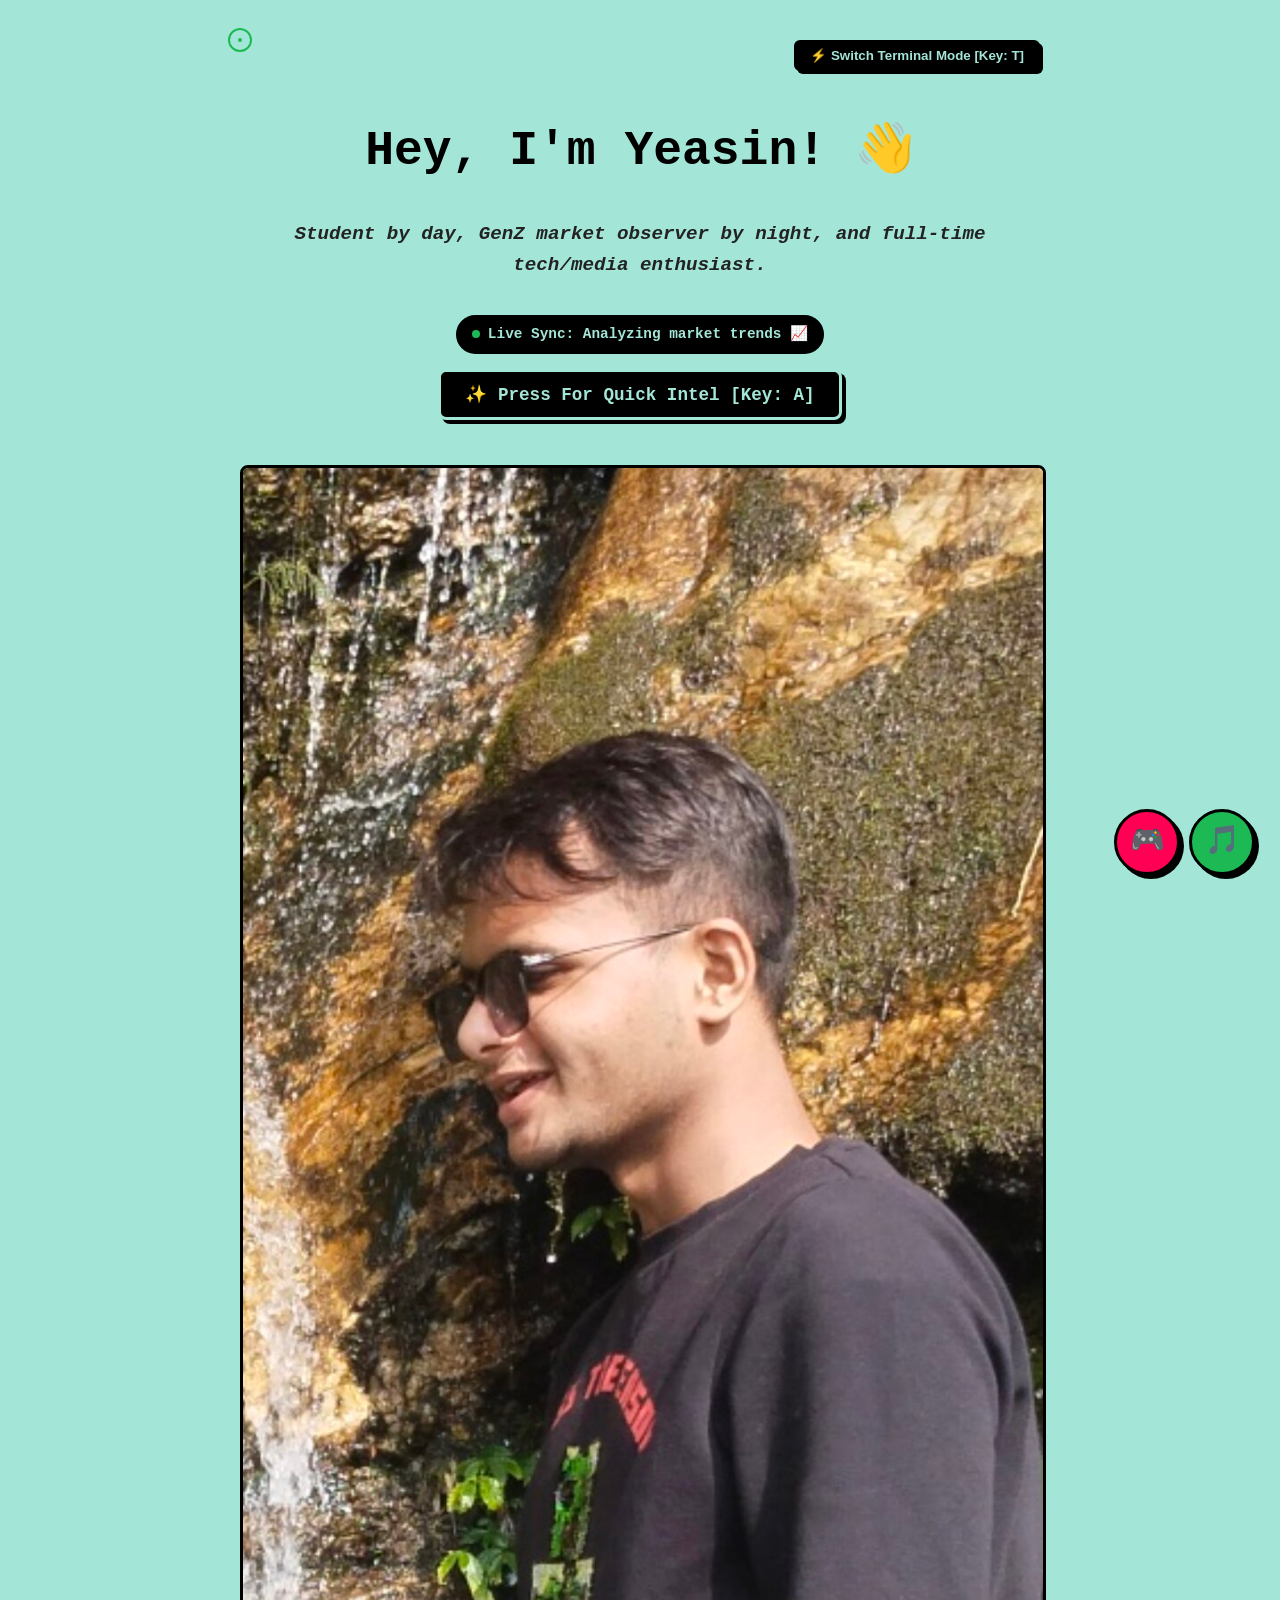
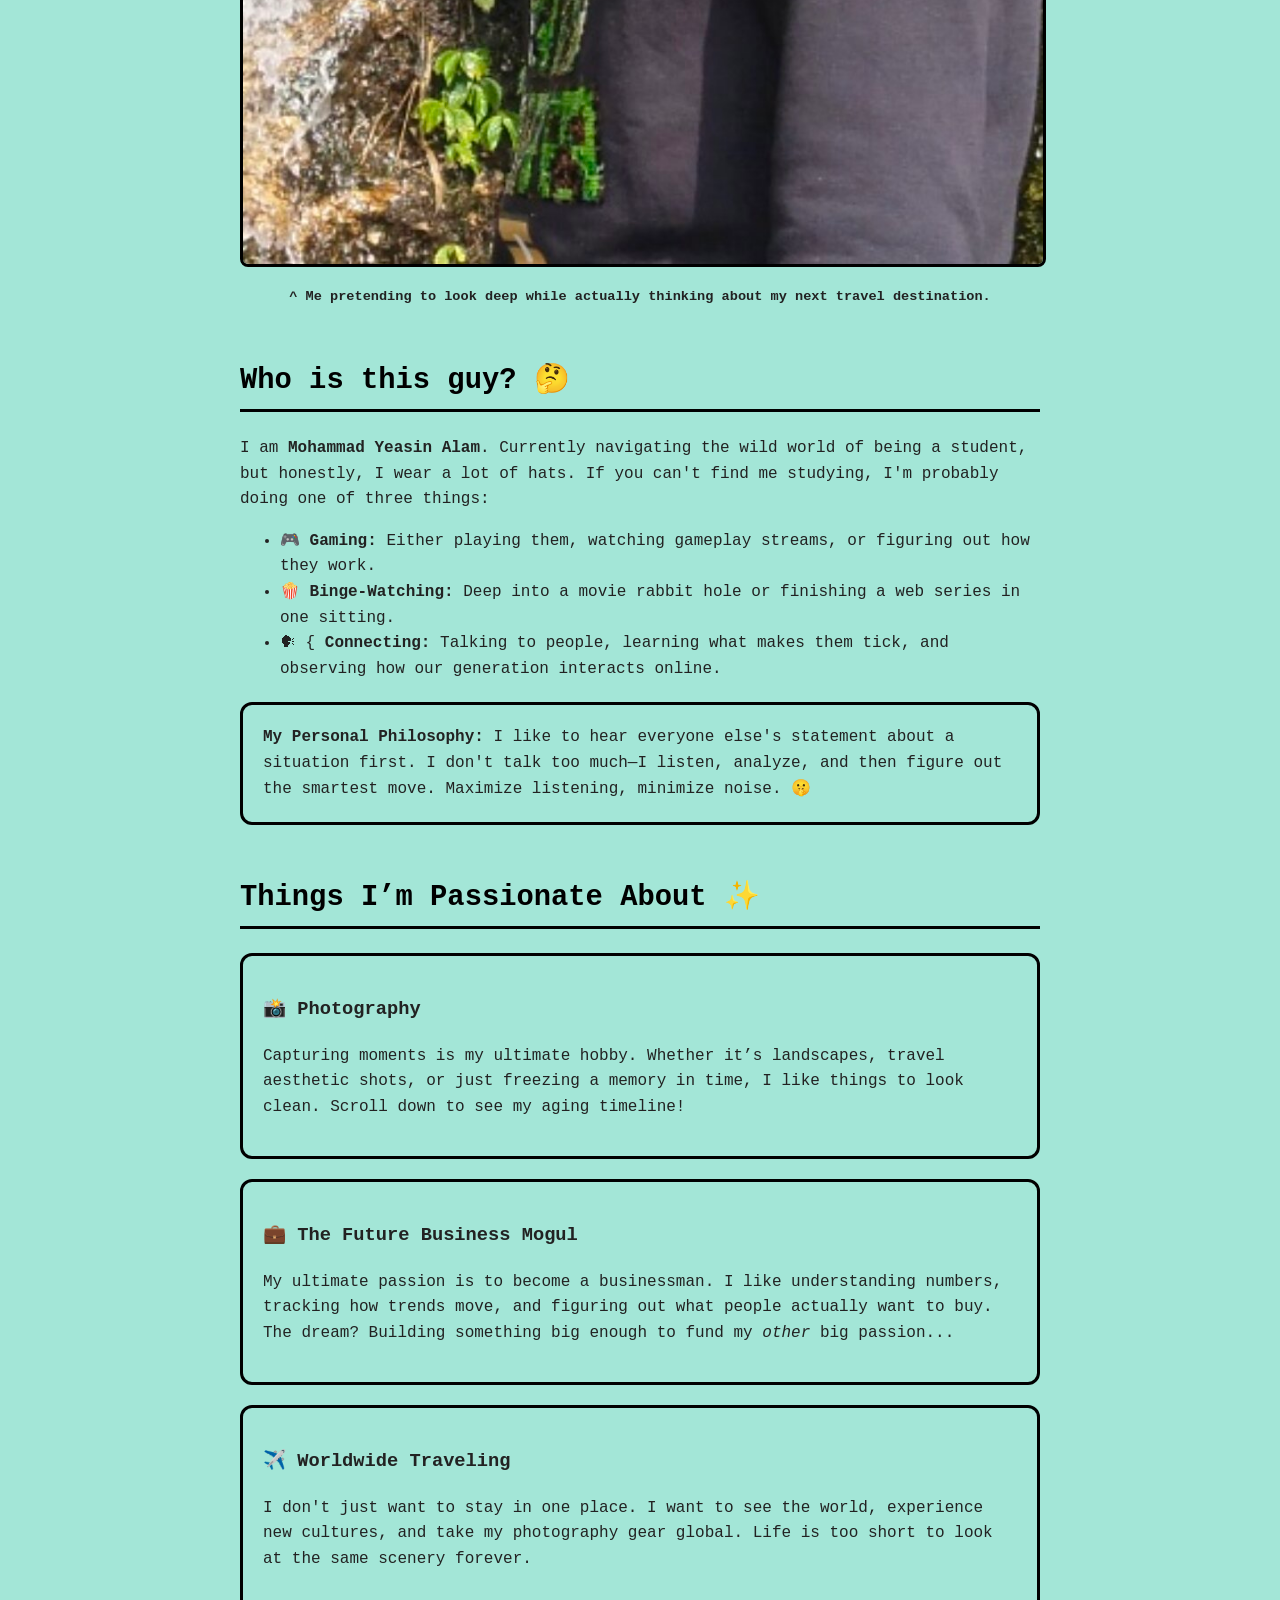
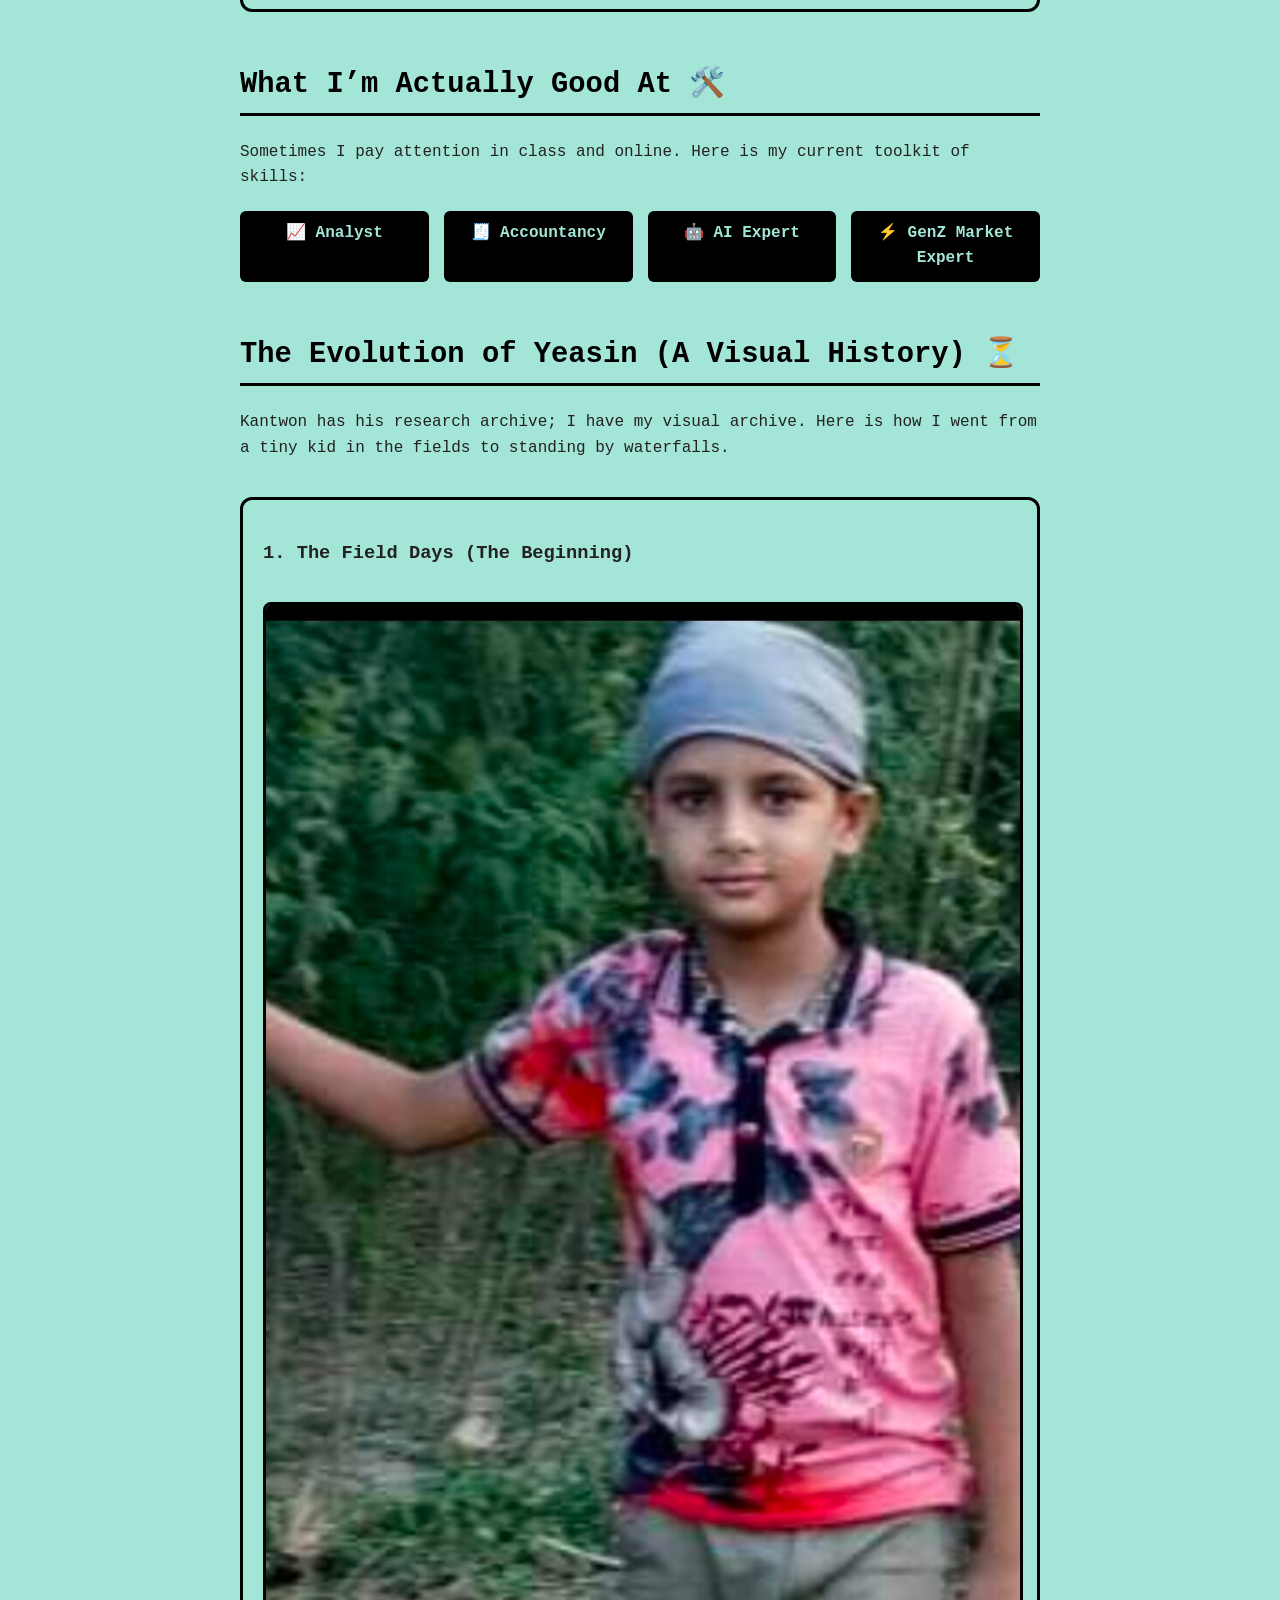
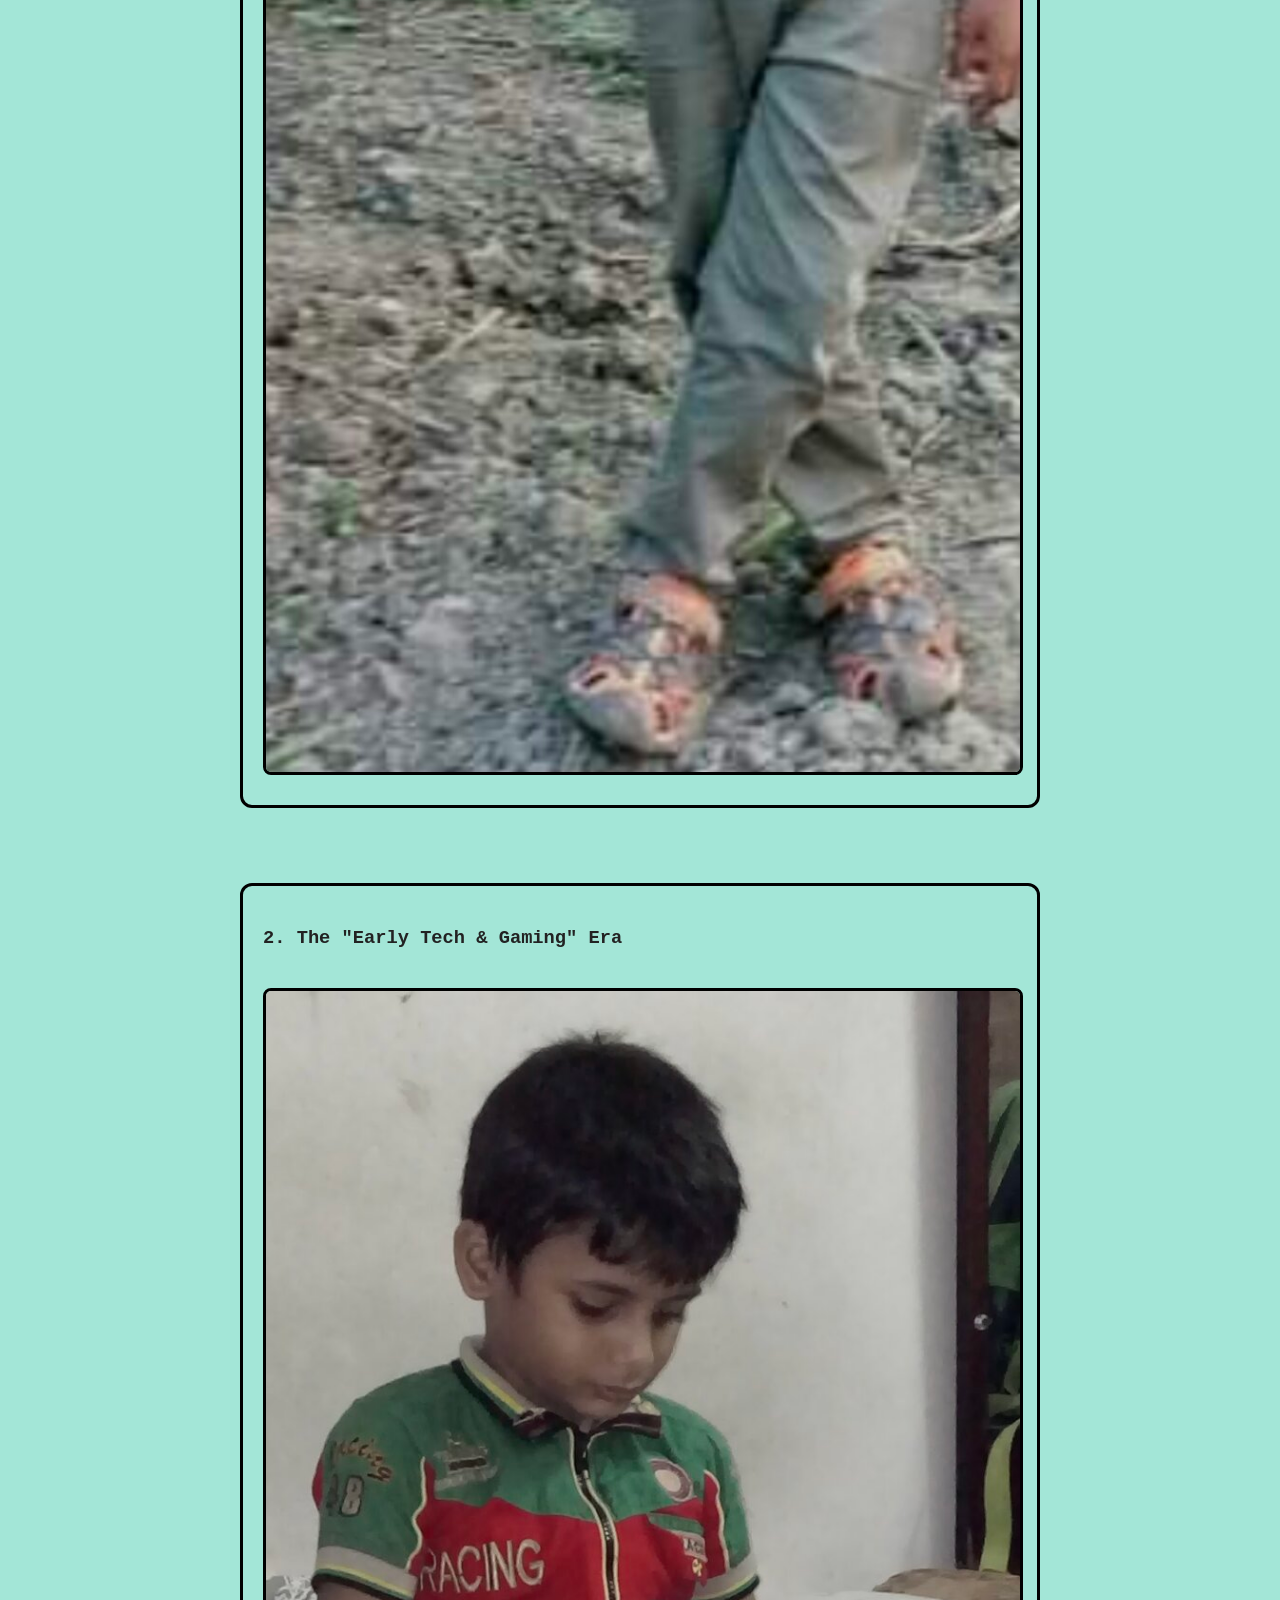
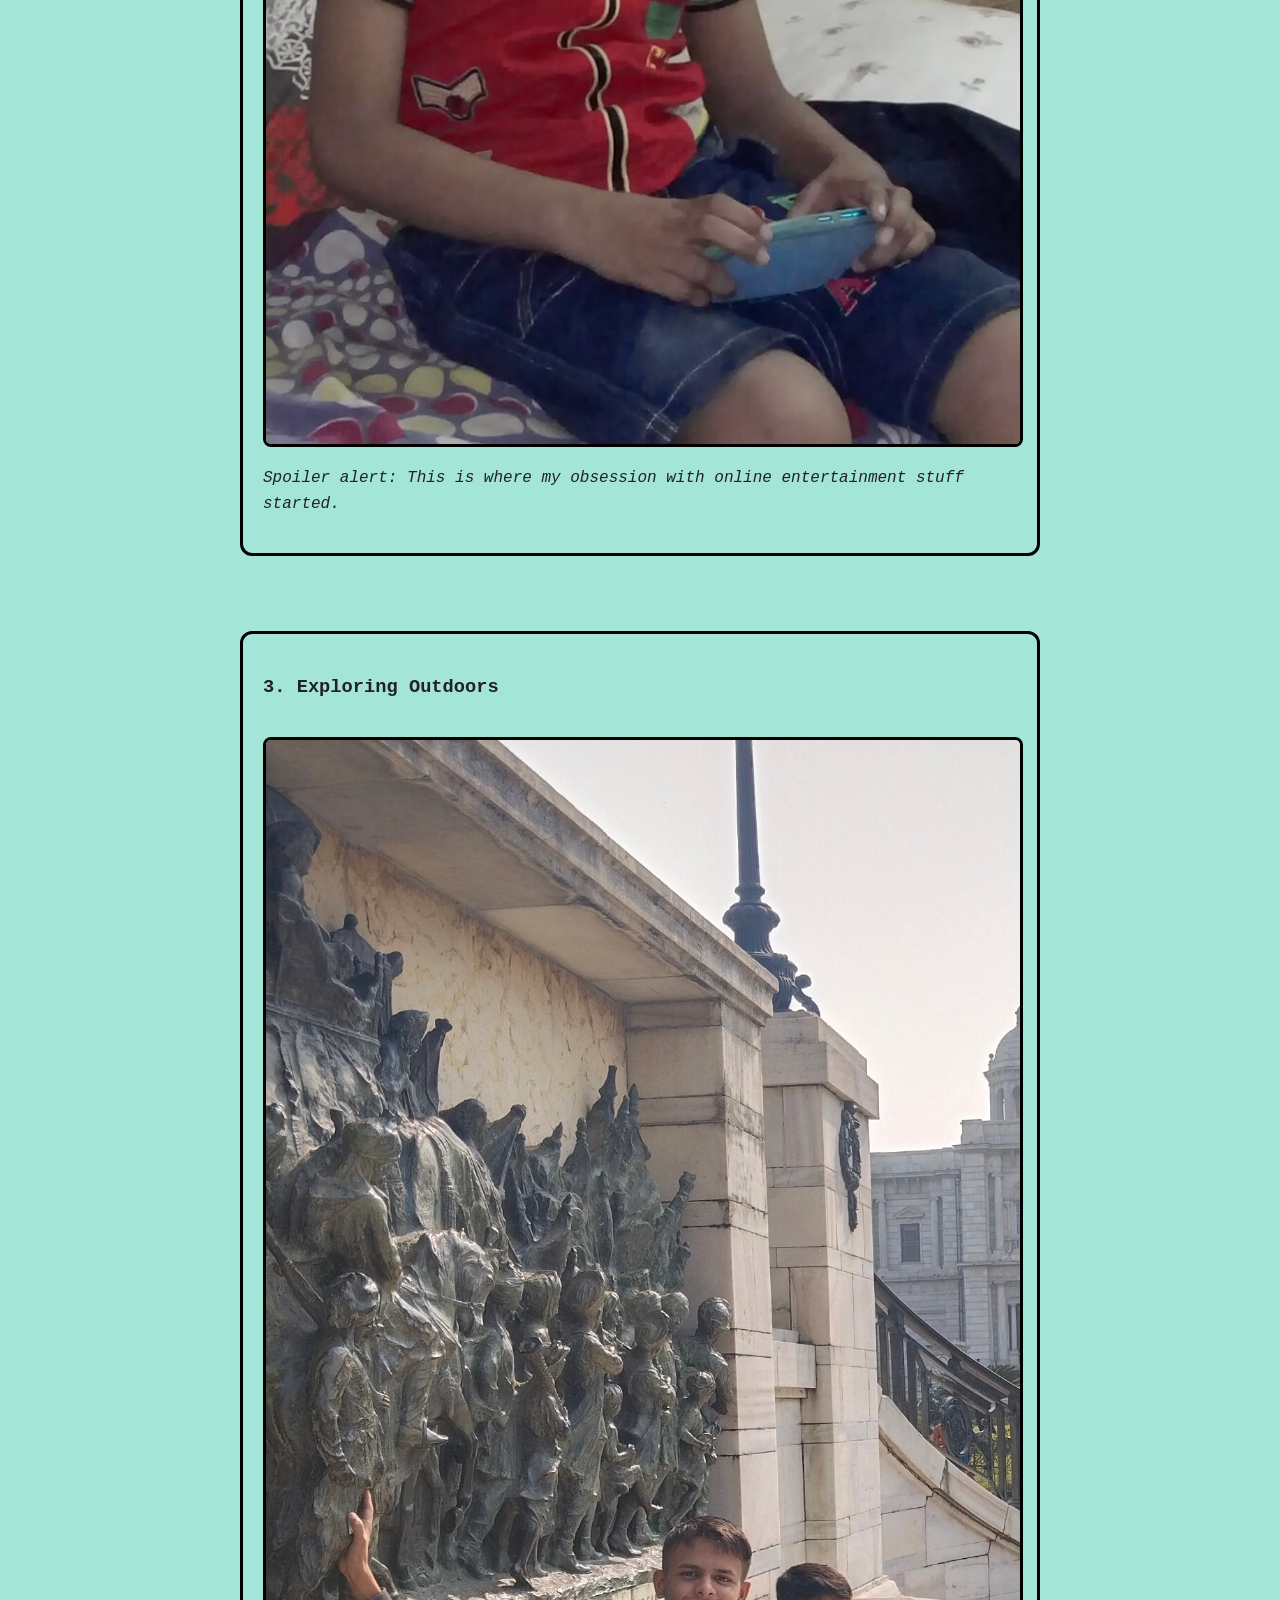
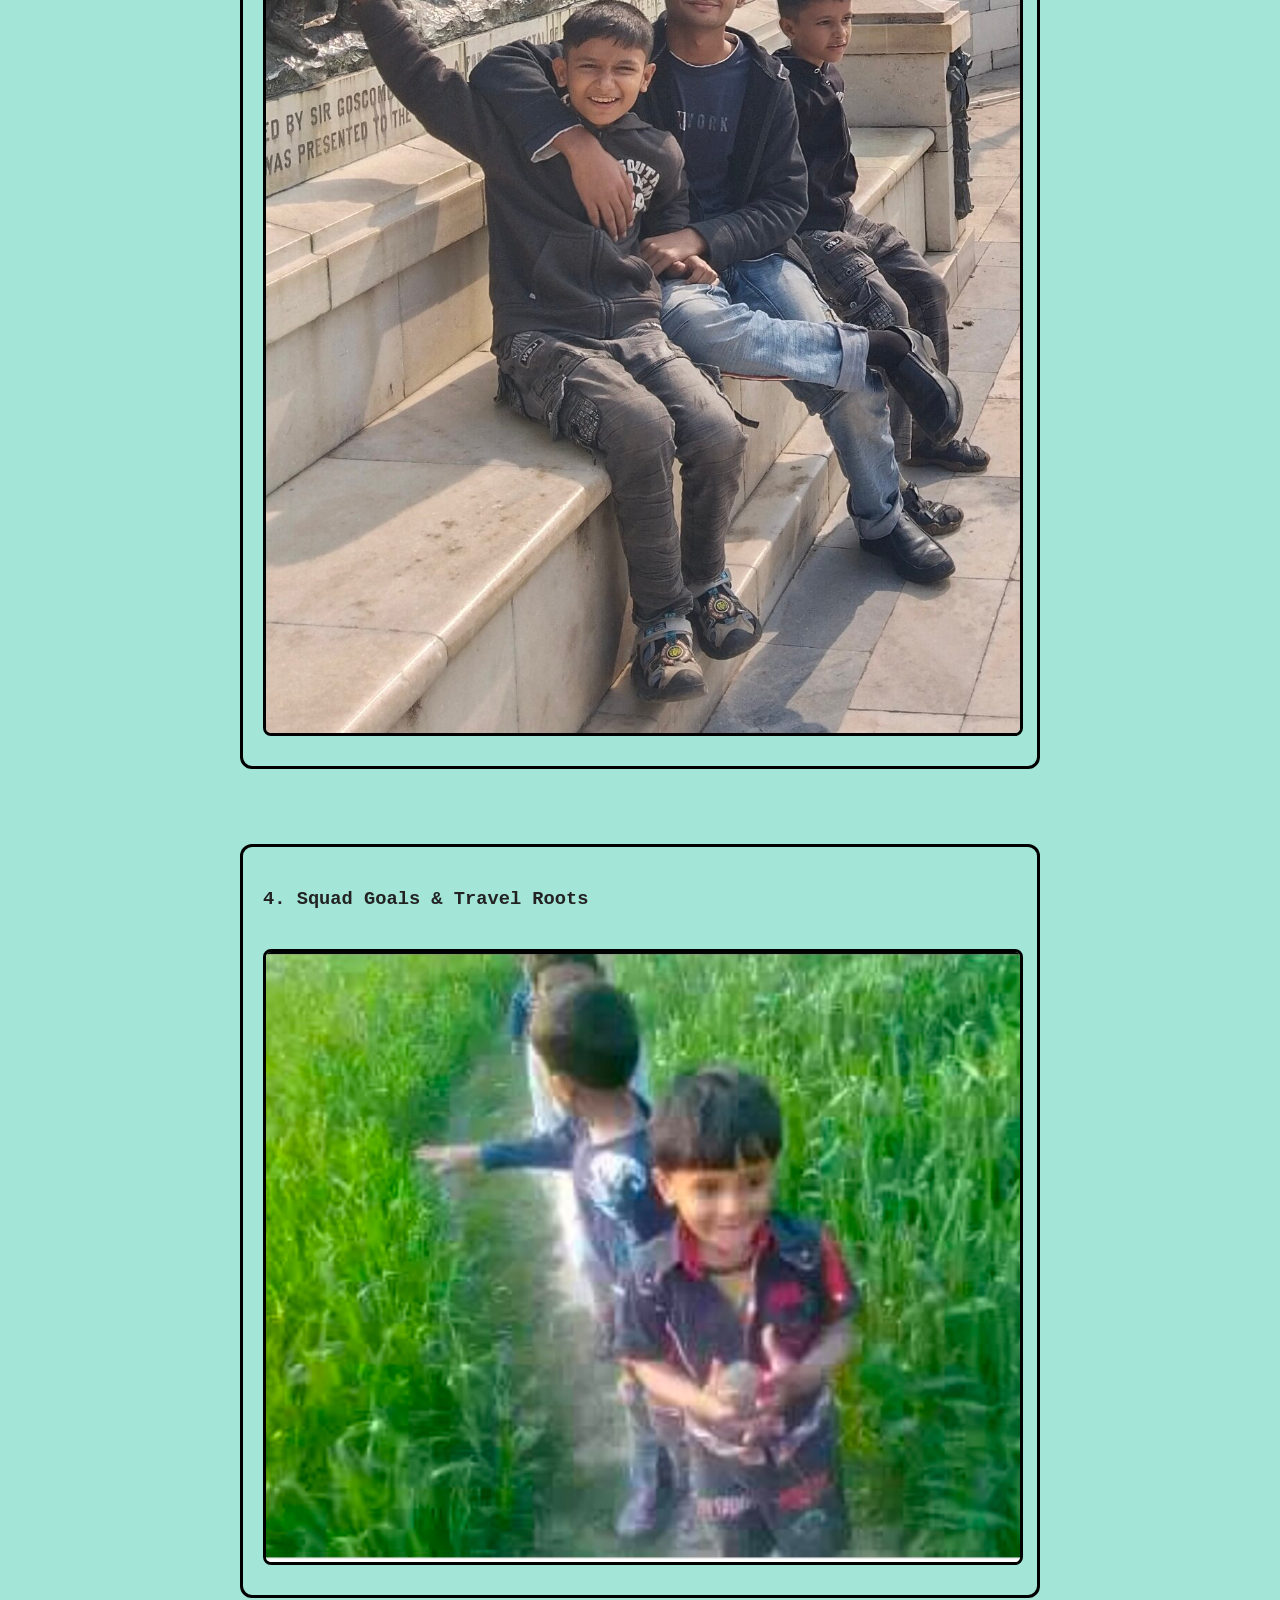
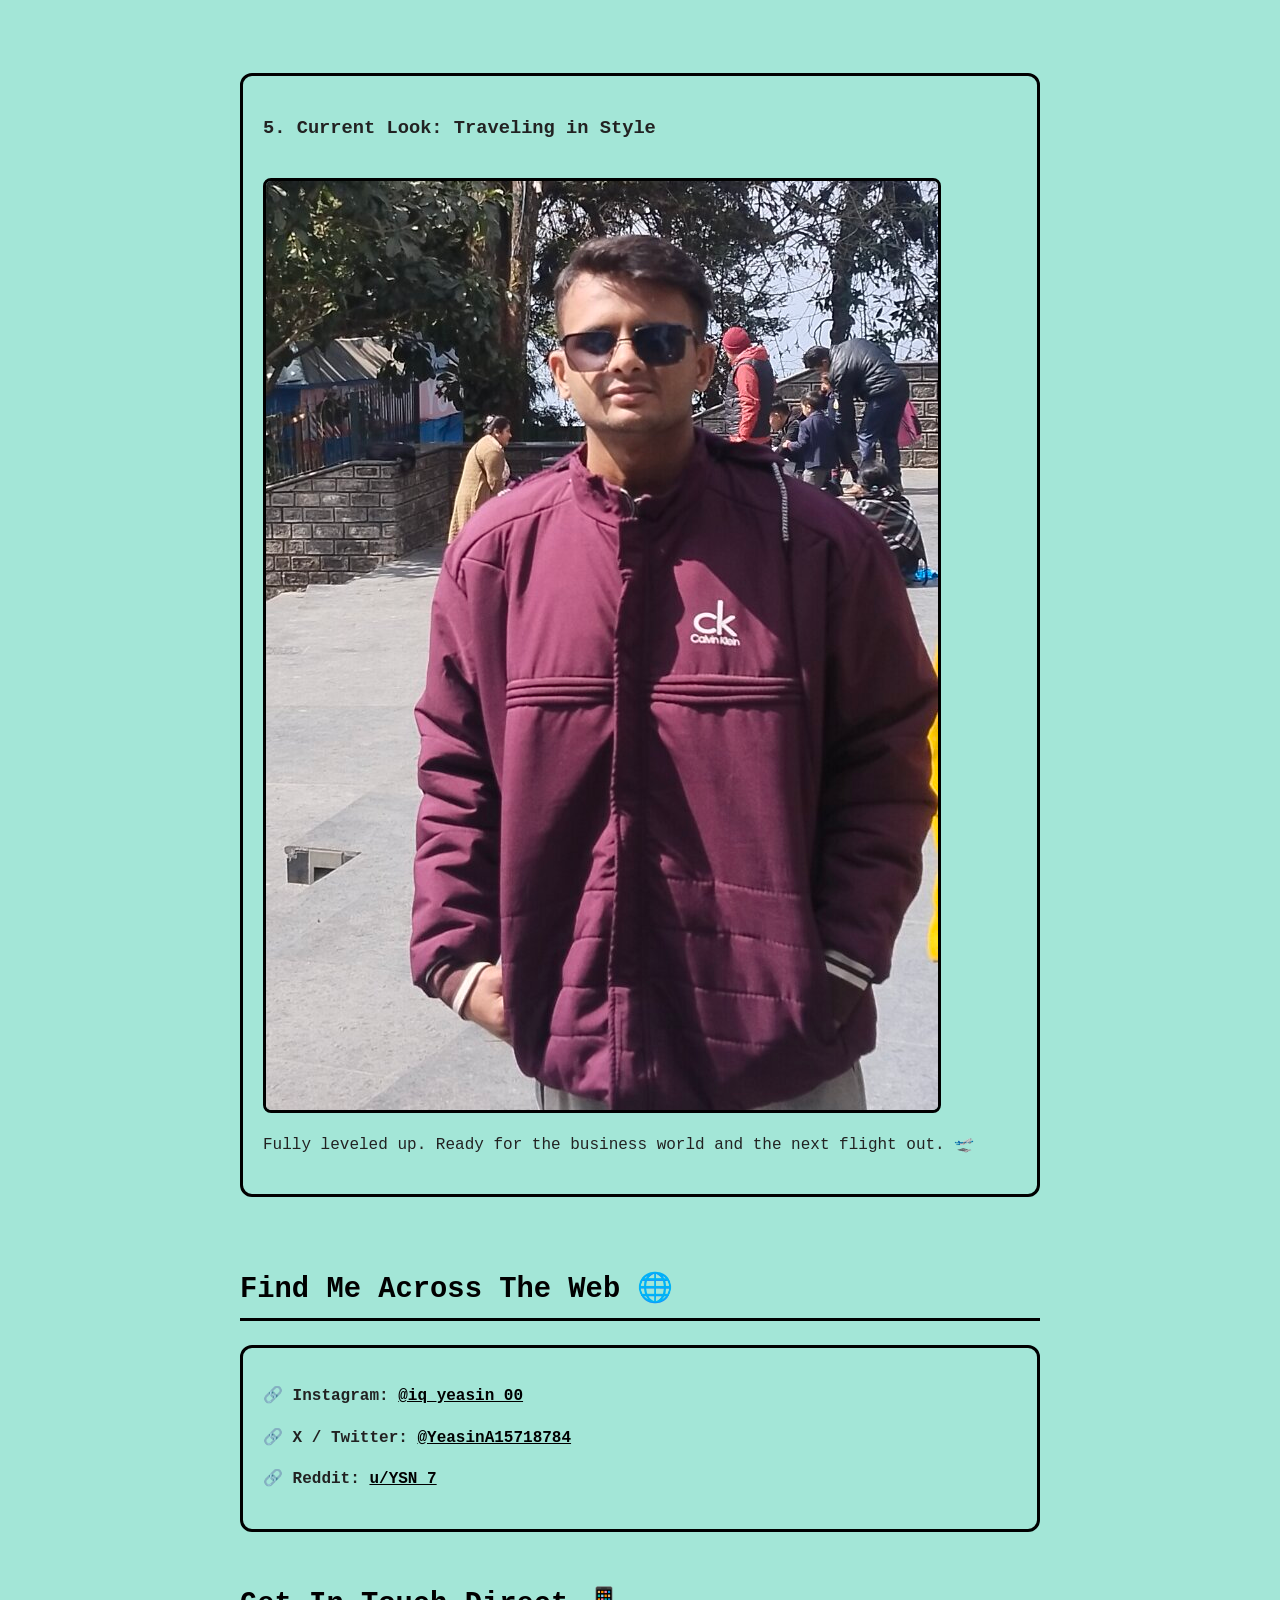
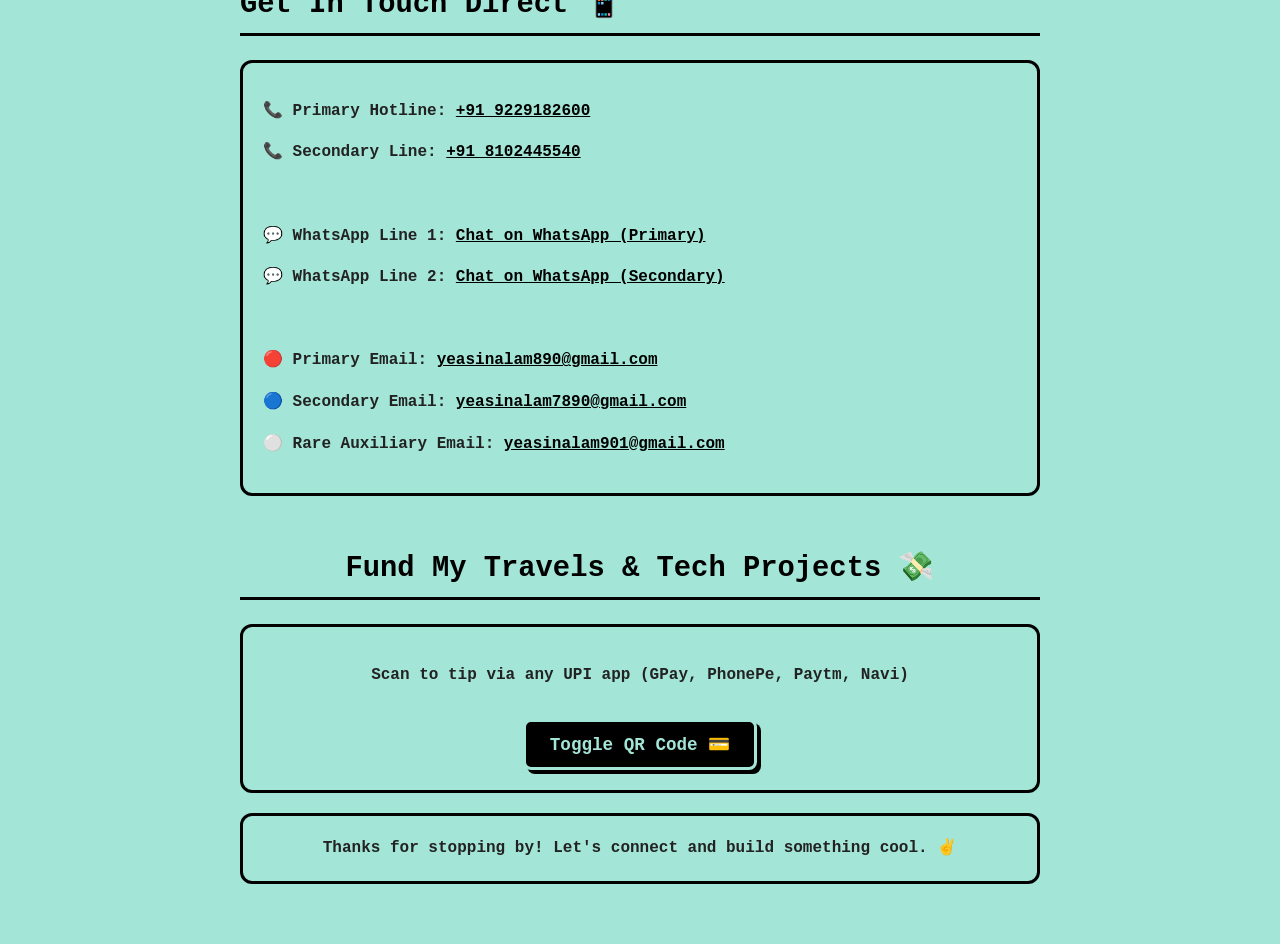
==== commit bace0b5c: "Update index.html" ====
--- a/index.html
+++ b/index.html
@@ -102,10 +102,7 @@
             display: none; 
             position: fixed; 
             z-index: 1000; 
-            left: 0;
-            top: 0;
-            width: 100%; 
-            height: 100%; 
+            left: 0; top: 0; width: 100%; height: 100%; 
             background-color: rgba(0, 0, 0, 0.6); 
             backdrop-filter: blur(4px);
         }
@@ -115,8 +112,7 @@
             margin: 60% auto; 
             padding: 20px;
             border: 3px solid var(--border-color);
-            width: 80%;
-            max-width: 320px;
+            width: 80%; max-width: 320px;
             border-radius: 12px;
             text-align: center;
             box-shadow: 6px 6px 0px var(--border-color);
@@ -124,58 +120,29 @@
             color: var(--text-color);
         }
 
-        .modal-content h3 {
-            margin-top: 0;
-            color: var(--header-color);
-            font-size: 1.4rem;
-            border-bottom: 2px dashed var(--border-color);
-            padding-bottom: 8px;
-        }
-
-        .modal-btn {
-            background: var(--border-color);
-            color: var(--bg-color);
-            border: 2px solid var(--border-color);
-            padding: 8px 25px;
-            font-weight: bold;
-            border-radius: 6px;
-            cursor: pointer;
-            font-family: 'Courier New', Courier, monospace;
-        }
-
-        /* FLOATING MUSIC WIDGET STYLES */
-        .music-widget-btn {
+        /* DRAGGABLE OBJECT CLASSES */
+        .draggable-widget {
             position: fixed;
-            bottom: 25px;
-            right: 25px;
-            background: #1DB954; 
-            color: #fff;
+            width: 60px; height: 60px;
             border: 3px solid #000;
             border-radius: 50%;
-            width: 60px;
-            height: 60px;
             font-size: 28px;
-            display: flex;
-            align-items: center;
-            justify-content: center;
-            cursor: pointer;
+            display: flex; align-items: center; justify-content: center;
+            cursor: move;
             box-shadow: 4px 4px 0px #000;
             z-index: 999;
-            transition: all 0.2s ease;
             user-select: none;
-        }
-
-        .music-widget-btn:hover {
-            transform: scale(1.1);
-            background: #1ed760;
-        }
-
-        .music-library-panel {
+            touch-action: none;
+        }
+
+        #musicWidgetBtn { bottom: 25px; right: 25px; background: #1DB954; color: #fff; }
+        #gameWidgetBtn { bottom: 25px; right: 100px; background: #ff0055; color: #fff; }
+
+        /* MOVABLE INTERACTIVE WINDOWS */
+        .music-library-panel, .arcade-panel-box {
             position: fixed;
-            bottom: 95px;
-            right: 25px;
-            width: 300px;
-            max-width: calc(100% - 50px);
+            width: 320px;
+            max-width: calc(100% - 40px);
             background: var(--panel-bg);
             border: 3px solid var(--border-color);
             border-radius: 12px;
@@ -184,52 +151,35 @@
             display: none;
             overflow: hidden;
             font-family: 'Courier New', Courier, monospace;
-        }
-
-        .music-library-panel.show {
+            touch-action: none;
+        }
+
+        .music-library-panel { bottom: 100px; right: 25px; }
+        .arcade-panel-box { bottom: 100px; right: 25px; }
+
+        .music-library-panel.show, .arcade-panel-box.show {
             display: block;
             animation: rgbFullGlow 9s infinite ease-in-out;
         }
 
-        .music-panel-header {
+        .panel-ui-header {
             background: var(--border-color);
             color: var(--bg-color);
             padding: 10px;
             font-weight: bold;
-            display: flex;
-            justify-content: space-between;
-            align-items: center;
-        }
-
-        .music-panel-close {
-            cursor: pointer;
-            background: none;
-            border: none;
-            color: var(--bg-color);
-            font-weight: bold;
-            font-size: 16px;
-        }
-
-        .music-panel-content {
-            padding: 20px;
-            text-align: center;
-        }
-
-        .launch-player-btn {
-            display: inline-block;
-            background: #1DB954;
-            color: #fff !important;
-            border: 2px solid #000;
-            border-radius: 6px;
-            padding: 10px 20px;
-            font-weight: bold;
-            text-decoration: none !important;
-            box-shadow: 3px 3px 0px #000;
-            margin-top: 10px;
-            transition: all 0.2s ease;
-        }
-
-        /* DESKTOP DESIRED POINTER BEHAVIORS */
+            display: flex; justify-content: space-between; align-items: center;
+            cursor: move;
+            user-select: none;
+        }
+
+        .panel-ui-close {
+            cursor: pointer; background: none; border: none;
+            color: var(--bg-color); font-weight: bold; font-size: 16px;
+        }
+
+        .panel-ui-content { padding: 12px; text-align: center; }
+
+        /* MOUSE POINTER RENDERING RULES */
         @media (hover: hover) and (pointer: fine) {
             * { cursor: none !important; }
             .custom-cursor {
@@ -253,7 +203,6 @@
             }
         }
 
-        /* SAFE DISABLE FOR TOUCH DEVICES OVERRIDE */
         @media (hover: none) {
             .custom-cursor { display: none !important; }
             * { cursor: auto !important; }
@@ -261,238 +210,75 @@
 
         /* LIVE STATUS BADGE UI */
         .status-badge {
-            display: inline-flex;
-            align-items: center;
-            background: var(--border-color);
-            color: var(--bg-color);
-            padding: 6px 14px;
-            border-radius: 20px;
-            font-size: 0.9rem;
-            font-weight: bold;
-            margin-top: 15px;
+            display: inline-flex; align-items: center;
+            background: var(--border-color); color: var(--bg-color);
+            padding: 6px 14px; border-radius: 20px;
+            font-size: 0.9rem; font-weight: bold; margin-top: 15px;
             border: 2px solid var(--border-color);
         }
         .status-dot {
-            width: 8px; height: 8px;
-            background-color: #1DB954;
-            border-radius: 50%;
-            margin-right: 8px;
+            width: 8px; height: 8px; background-color: #1DB954;
+            border-radius: 50%; margin-right: 8px;
             animation: statusPulse 2s infinite;
         }
 
-        .theme-toggle-container {
-            text-align: right;
-            margin-bottom: 10px;
-        }
+        .theme-toggle-container { text-align: right; margin-bottom: 10px; }
         .theme-btn {
-            background: var(--border-color);
-            color: var(--bg-color);
-            border: 2px solid var(--border-color);
-            padding: 6px 14px;
-            font-weight: bold;
-            border-radius: 6px;
+            background: var(--border-color); color: var(--bg-color);
+            border: 2px solid var(--border-color); padding: 6px 14px;
+            font-weight: bold; border-radius: 6px;
             box-shadow: 3px 3px 0px var(--border-color);
-            transition: transform 0.1s;
-        }
-
-        /* COMPILER TERMINAL OVERVIEW UPGRADED MODULE */
-        .terminal-box {
-            background: #0d0e12;
-            color: #00ff66;
-            border: 3px solid #00ff66;
-            border-radius: 8px;
-            font-family: 'Courier New', Courier, monospace;
-            padding: 15px;
-            margin: 30px 0;
-            text-align: left;
-            box-shadow: 5px 5px 0px #00ff66;
-        }
-        .terminal-header {
-            border-bottom: 2px dashed #00ff66;
-            padding-bottom: 5px;
-            margin-bottom: 10px;
-            font-weight: bold;
-            display: flex;
-            justify-content: space-between;
-        }
-        .terminal-logs {
-            max-height: 220px;
-            overflow-y: auto;
-            margin-bottom: 15px;
-            font-size: 0.95rem;
-            line-height: 1.4;
-            border-bottom: 1px dashed rgba(0, 255, 102, 0.3);
-            padding-bottom: 10px;
-        }
-        .terminal-input-row {
-            display: flex;
-            flex-direction: column;
-            gap: 8px;
-        }
-        .terminal-field-textarea {
-            background: #14161d;
-            border: 1px solid #00ff66;
-            border-radius: 4px;
-            color: #00ff66;
-            font-family: 'Courier New', Courier, monospace;
-            font-size: 0.9rem;
-            width: 100%;
-            height: 80px;
-            padding: 8px;
-            outline: none;
-            resize: vertical;
-            box-sizing: border-box;
-        }
-        .terminal-action-btn {
-            background: #00ff66;
-            color: #0d0e12;
-            border: none;
-            padding: 6px 16px;
-            font-family: 'Courier New', Courier, monospace;
-            font-weight: bold;
-            border-radius: 4px;
-            cursor: pointer;
-            align-self: flex-end;
-            transition: transform 0.1s;
-        }
-        .terminal-action-btn:active {
-            transform: scale(0.95);
-        }
-
-        /* LIVE CODE PREVIEW SANDBOX SCREEN */
-        .preview-pane-container {
-            margin-top: 15px;
-            display: none;
-        }
-        .preview-pane-title {
-            font-size: 0.85rem;
-            font-weight: bold;
-            color: #00ff66;
-            margin-bottom: 4px;
-        }
-        .preview-iframe-frame {
-            width: 100%;
-            height: 250px;
-            background: #ffffff;
-            border: 2px dashed #00ff66;
-            border-radius: 4px;
-        }
-
-        /* Base Formatting */
+        }
+
+        /* RETRO SNAKE CONFIGURATIONS */
+        .arcade-box-body { background: #0d0e12; padding: 15px; text-align: center; color: #00ff66; }
+        .canvas-container { display: inline-block; background: #14161d; border: 2px solid #00ff66; padding: 2px; line-height: 0; }
+        #snakeCanvas { background: #1a1d24; max-width: 100%; }
+        .arcade-controls { margin-top: 15px; display: grid; grid-template-columns: repeat(3, 50px); grid-template-rows: repeat(2, 45px); gap: 6px; justify-content: center; }
+        .arcade-btn {
+            background: #14161d; color: #00ff66; border: 2px solid #00ff66;
+            font-family: 'Courier New', Courier, monospace; font-weight: bold; font-size: 1.2rem;
+            border-radius: 4px; cursor: pointer; user-select: none;
+            display: flex; align-items: center; justify-content: center;
+        }
+        .arcade-btn:active { background: #00ff66; color: #0d0e12; }
+
+        /* General Styling Base Layout */
         body {
-            font-family: 'Courier New', Courier, monospace; 
-            line-height: 1.6;
-            color: var(--text-color);
-            max-width: 800px;
-            margin: 0 auto;
-            padding: 40px 20px;
-            background-image: url('1000076205.jpg');
-            background-size: cover;
-            background-attachment: fixed;
-            background-color: var(--bg-color); 
-            transition: background-color 0.3s, color 0.3s;
-        }
-        
-        h1 { 
-            font-size: 3rem; 
-            margin-bottom: 10px; 
-            color: var(--header-color); 
-            animation: rgbTextGlow 6s infinite linear;
-            display: inline-block;
-        }
+            font-family: 'Courier New', Courier, monospace; line-height: 1.6;
+            color: var(--text-color); max-width: 800px; margin: 0 auto; padding: 40px 20px;
+            background-image: url('1000076205.jpg'); background-size: cover; background-attachment: fixed;
+            background-color: var(--bg-color); transition: background-color 0.3s, color 0.3s;
+        }
+        
+        h1 { font-size: 3rem; margin-bottom: 10px; color: var(--header-color); animation: rgbTextGlow 6s infinite linear; display: inline-block; }
         h1:hover { animation: textGlitch 0.3s infinite linear; }
-        
-        h2 { 
-            font-size: 1.8rem; 
-            border-bottom: 3px solid var(--border-color); 
-            padding-bottom: 5px; 
-            margin-top: 50px; 
-            color: var(--header-color);
-        }
-        
-        .subtitle { 
-            font-size: 1.2rem; 
-            color: var(--text-color); 
-            font-style: italic; 
-            font-weight: bold; 
-        }
+        h2 { font-size: 1.8rem; border-bottom: 3px solid var(--border-color); padding-bottom: 5px; margin-top: 50px; color: var(--header-color); }
+        .subtitle { font-size: 1.2rem; color: var(--text-color); font-style: italic; font-weight: bold; }
 
         .about-btn, .qr-btn {
-            background: var(--border-color);
-            color: var(--bg-color);
-            font-family: 'Courier New', Courier, monospace;
-            font-size: 1.1rem;
-            font-weight: bold;
-            padding: 12px 24px;
-            border: 3px solid var(--bg-color);
-            border-radius: 8px;
-            box-shadow: 4px 4px 0px var(--border-color);
-            transition: all 0.2s ease;
-            margin-top: 15px;
-        }
-
-        .spotify-btn {
-            display: inline-block;
-            background: #1DB954; 
-            color: #fff !important;
-            font-family: 'Courier New', Courier, monospace;
-            font-weight: bold;
-            text-decoration: none !important;
-            padding: 6px 16px;
-            border: 2px solid #000;
-            border-radius: 20px;
-            box-shadow: 2px 2px 0px #000;
-            transition: all 0.2s ease;
-            margin-left: 5px;
-        }
-
-        .info-panel {
-            display: none;
-            max-width: 500px;
-            margin: 20px auto;
-            text-align: left;
-            background-color: var(--panel-bg);
-        }
-
+            background: var(--border-color); color: var(--bg-color);
+            font-family: 'Courier New', Courier, monospace; font-size: 1.1rem; font-weight: bold;
+            padding: 12px 24px; border: 3px solid var(--bg-color); border-radius: 8px;
+            box-shadow: 4px 4px 0px var(--border-color); margin-top: 15px;
+        }
+
+        .info-panel { display: none; max-width: 500px; margin: 20px auto; text-align: left; background-color: var(--panel-bg); }
         .info-panel.show { display: block; }
-
-        .info-row {
-            display: flex;
-            justify-content: space-between;
-            padding: 8px 0;
-            border-bottom: 1px dashed rgba(0,0,0,0.2);
-        }
+        .info-row { display: flex; justify-content: space-between; padding: 8px 0; border-bottom: 1px dashed rgba(0,0,0,0.2); }
 
         .project-card, .timeline-item, blockquote, footer, .info-panel, .payment-card { 
-            border: 3px solid var(--border-color); 
-            padding: 20px; 
-            margin: 20px 0; 
-            border-radius: 12px; 
-            animation: rgbFullGlow 9s infinite ease-in-out; 
-            transition: transform 0.2s ease;
-            color: #222; 
+            border: 3px solid var(--border-color); padding: 20px; margin: 20px 0; border-radius: 12px; 
+            animation: rgbFullGlow 9s infinite ease-in-out; transition: transform 0.2s ease; color: #222; 
         }
 
         .project-card:hover, .timeline-item:hover { transform: translateY(-5px) scale(1.01); }
         .socials-box a, .contact-card a { color: #000; font-weight: bold; text-decoration: underline; }
         .skills-grid { display: grid; grid-template-columns: repeat(auto-fit, minmax(150px, 1fr)); gap: 15px; margin-top: 20px; }
-        
-        .skill-tag { 
-            background: var(--border-color); 
-            color: var(--bg-color); 
-            padding: 10px; 
-            text-align: center; 
-            font-weight: bold; 
-            border-radius: 6px; 
-        }
-        
-        img { 
-            max-width: 100%; height: auto; 
-            border: 3px solid var(--border-color); 
-            border-radius: 8px; margin-top: 15px;
-            filter: invert(var(--invert-val));
-        }
-
+        .skill-tag { background: var(--border-color); color: var(--bg-color); padding: 10px; text-align: center; font-weight: bold; border-radius: 6px; }
+        
+        img { max-width: 100%; height: auto; border: 3px solid var(--border-color); border-radius: 8px; margin-top: 15px; filter: invert(var(--invert-val)); }
+        
         .qr-code { max-width: 250px; display: none; margin: 15px auto 0 auto; }
         .qr-code.show { display: block; }
         .timeline { display: flex; flex-direction: column; gap: 35px; }
@@ -503,18 +289,40 @@
     <div class="crt-overlay"></div>
     <div class="custom-cursor" id="gameCursor"></div>
 
-    <div class="music-widget-btn" onclick="toggleMusicPanel()" title="Open Music Library [Key: M]">🎵</div>
+    <div id="gameWidgetBtn" class="draggable-widget" title="Launch YSN Arcade Engine [Key: G]">🎮</div>
+    <div id="musicWidgetBtn" class="draggable-widget" title="Open Music Library [Key: M]">🎵</div>
     
     <div id="musicPanel" class="music-library-panel">
-        <div class="music-panel-header">
+        <div class="panel-ui-header" id="musicHeader">
             <span>YSN Radio 🎧</span>
-            <button class="music-panel-close" onclick="toggleMusicPanel()">X</button>
-        </div>
-        <div class="music-panel-content">
-            <span style="font-size: 50px; display: block; margin-bottom: 10px;">📻</span>
-            <p>Stream Yeasin's Curated Playlist on Full Form</p>
-            <p style="font-size: 0.85rem; color: #555; font-style: italic;">Avoids short 30s audio lockouts</p>
-            <a href="https://open.spotify.com/playlist/7nMUentFkCzGn7RZBbvHLC?si=9mIFVXc1Rli53anAziw-3A&pi=q1kqIuGDQ_aRO" target="_blank" class="launch-player-btn">▶ Launch Full Player</a>
+            <button class="panel-ui-close" onclick="toggleMusicPanel()">X</button>
+        </div>
+        <div class="panel-ui-content">
+            <iframe style="border-radius:12px" src="https://open.spotify.com/embed/playlist/37i9dQZF1DXcBWIGo67v2s?utm_source=generator&theme=05" width="100%" height="380" frameBorder="0" allowfullscreen="" allow="autoplay; clipboard-write; encrypted-media; fullscreen; picture-in-picture" loading="lazy"></iframe>
+        </div>
+    </div>
+
+    <div id="arcadePanel" class="arcade-panel-box">
+        <div class="panel-ui-header" id="arcadeHeader">
+            <span>SNAKE_CORE.EXE v3.1</span>
+            <button class="panel-ui-close" onclick="toggleArcadePanel()">X</button>
+        </div>
+        <div class="arcade-box-body">
+            <div style="font-weight: bold; margin-bottom: 8px; font-size: 0.9rem; text-align: space-between; display: flex; justify-content: space-between;">
+                <span>Score: <span id="currentScore" style="color:#00ff66">0</span></span>
+                <span>Max: <span id="highScore" style="color:#ff0055">0</span></span>
+            </div>
+            
+            <div class="canvas-container">
+                <canvas id="snakeCanvas" width="280" height="180"></canvas>
+            </div>
+
+            <div class="arcade-controls">
+                <div style="grid-column: 2;"><button class="arcade-btn" onclick="changeDirection('UP')">▲</button></div>
+                <div style="grid-column: 1; grid-row: 2;"><button class="arcade-btn" onclick="changeDirection('LEFT')">◀</button></div>
+                <div style="grid-column: 2; grid-row: 2;"><button class="arcade-btn" onclick="changeDirection('DOWN')">▼</button></div>
+                <div style="grid-column: 3; grid-row: 2;"><button class="arcade-btn" onclick="changeDirection('RIGHT')">▶</button></div>
+            </div>
         </div>
     </div>
 
@@ -637,7 +445,6 @@
             <p>🔗 <strong>Instagram:</strong> <a href="https://instagram.com/iq_yeasin_00" target="_blank">@iq_yeasin_00</a></p>
             <p>🔗 <strong>X / Twitter:</strong> <a href="https://x.com/YeasinA15718784" target="_blank">@YeasinA15718784</a></p>
             <p>🔗 <strong>Reddit:</strong> <a href="https://reddit.com/user/YSN_7" target="_blank">u/YSN_7</a></p>
-            <p>🔗 <strong>Spotify Playlist:</strong> <a href="https://open.spotify.com/playlist/7nMUentFkCzGn7RZBbvHLC?si=9mIFVXc1Rli53anAziw-3A&pi=q1kqIuGDQ_aRO" target="_blank" class="spotify-btn">Spotify</a></p>
         </div>
 
         <h2>Get In Touch Direct 📱</h2>
@@ -663,30 +470,6 @@
         </div>
     </section>
 
-    <section>
-        <h2>Project Compiler Terminal 🖥️</h2>
-        <div class="terminal-box">
-            <div class="terminal-header">
-                <span>YSN-OS Code Analyzer v2.0.0</span>
-                <span id="livePulseCounter" style="color:#ff0055">Nodes Active: 1430</span>
-            </div>
-            <div class="terminal-logs" id="terminalLogs">
-                > YSN Core initialization complete.<br>
-                > Terminal diagnostics online.<br>
-                > Ready for inspection. Paste raw source code below...<br>
-            </div>
-            <div class="terminal-input-row">
-                <textarea id="terminalCodeInput" class="terminal-field-textarea" placeholder="Paste HTML/CSS/JS source architecture code blocks here..."></textarea>
-                <button class="terminal-action-btn" onclick="analyzeCodeStructure()">Analyze Code</button>
-            </div>
-
-            <div class="preview-pane-container" id="previewPaneContainer">
-                <div class="preview-pane-title">> LIVE GRAPHICAL INTERFACE PREVIEW:</div>
-                <iframe id="previewIframeSandbox" class="preview-iframe-frame" sandbox="allow-scripts"></iframe>
-            </div>
-        </div>
-    </section>
-
     <div id="customAlert" class="custom-modal">
         <div class="modal-content">
             <h3>Hi, I'm Yeasin 👋</h3>
@@ -700,155 +483,156 @@
     </footer>
 
     <script>
-        // CURSOR INPUT DISTINCTION LOGIC (PREVENTS TOUCH SHIFT GLITCHES)
         const cursor = document.getElementById('gameCursor');
         let isTouch = false;
 
         document.addEventListener('mousemove', (e) => {
-            if (!isTouch) {
-                cursor.style.left = e.clientX + 'px';
-                cursor.style.top = e.clientY + 'px';
-            }
+            if (!isTouch) { cursor.style.left = e.clientX + 'px'; cursor.style.top = e.clientY + 'px'; }
         });
-
-        // Toggle handling on touch initiation
         document.addEventListener('touchstart', () => { isTouch = true; }, { passive: true });
 
-        // HARDWARE SYSTEM KEYBIND MANAGEMENT
+        // UNIVERSAL DRAG LOGIC CAPABLE OF MOVING FLOATING BUTTONS OR LARGE WINDOW BOXES
+        function makeElementDraggable(elmnt, dragHandle) {
+            let pos1 = 0, pos2 = 0, pos3 = 0, pos4 = 0;
+            const handle = dragHandle || elmnt;
+
+            handle.onmousedown = dragMouseDown;
+            handle.addEventListener('touchstart', dragTouchStart, { passive: false });
+
+            function dragMouseDown(e) {
+                e = e || window.event;
+                if(e.target.classList.contains('panel-ui-close') || e.target.classList.contains('arcade-btn')) return;
+                elmnt.setAttribute('data-dragged', 'false');
+                pos3 = e.clientX; pos4 = e.clientY;
+                document.onmouseup = closeDragElement;
+                document.onmousemove = elementDrag;
+            }
+
+            function elementDrag(e) {
+                e = e || window.event;
+                elmnt.setAttribute('data-dragged', 'true');
+                pos1 = pos3 - e.clientX; pos2 = pos4 - e.clientY;
+                pos3 = e.clientX; pos4 = e.clientY;
+                elmnt.style.top = (elmnt.offsetTop - pos2) + "px";
+                elmnt.style.left = (elmnt.offsetLeft - pos1) + "px";
+                elmnt.style.bottom = "auto"; elmnt.style.right = "auto";
+            }
+
+            function closeDragElement() { document.onmouseup = null; document.onmousemove = null; }
+
+            function dragTouchStart(e) {
+                if(e.target.classList.contains('panel-ui-close') || e.target.classList.contains('arcade-btn')) return;
+                elmnt.setAttribute('data-dragged', 'false');
+                pos3 = e.touches[0].clientX; pos4 = e.touches[0].clientY;
+                elmnt.addEventListener('touchend', closeTouchDragElement, { passive: true });
+                elmnt.addEventListener('touchmove', touchElementDrag, { passive: false });
+            }
+
+            function touchElementDrag(e) {
+                elmnt.setAttribute('data-dragged', 'true');
+                pos1 = pos3 - e.touches[0].clientX; pos2 = pos4 - e.touches[0].clientY;
+                pos3 = e.touches[0].clientX; pos4 = e.touches[0].clientY;
+                elmnt.style.top = (elmnt.offsetTop - pos2) + "px";
+                elmnt.style.left = (elmnt.offsetLeft - pos1) + "px";
+                elmnt.style.bottom = "auto"; elmnt.style.right = "auto";
+                e.preventDefault();
+            }
+
+            function closeTouchDragElement() { elmnt.removeEventListener('touchmove', touchElementDrag); }
+        }
+
+        // INITIALIZE ALL INTERACTIVE LAYERS FOR FREE MOVEMENTS
+        makeElementDraggable(document.getElementById("musicWidgetBtn"));
+        makeElementDraggable(document.getElementById("gameWidgetBtn"));
+        makeElementDraggable(document.getElementById("musicPanel"), document.getElementById("musicHeader"));
+        makeElementDraggable(document.getElementById("arcadePanel"), document.getElementById("arcadeHeader"));
+
+        // Click Logic Connectors
+        document.getElementById("musicWidgetBtn").addEventListener('click', () => {
+            if (document.getElementById("musicWidgetBtn").getAttribute('data-dragged') !== 'true') toggleMusicPanel();
+        });
+        document.getElementById("gameWidgetBtn").addEventListener('click', () => {
+            if (document.getElementById("gameWidgetBtn").getAttribute('data-dragged') !== 'true') toggleArcadePanel();
+        });
+
+        // SYSTEM HOTKEYS SETUP
         document.addEventListener('keydown', (e) => {
-            if (document.activeElement.tagName === 'INPUT' || document.activeElement.tagName === 'TEXTAREA') return;
-            
             const key = e.key.toLowerCase();
             if (key === 't') toggleMatrixTheme();
             if (key === 'm') toggleMusicPanel();
+            if (key === 'g') toggleArcadePanel();
             if (key === 'a') toggleAboutPanel();
+
+            if (e.key === 'ArrowUp') { changeDirection('UP'); e.preventDefault(); }
+            if (e.key === 'ArrowDown') { changeDirection('DOWN'); e.preventDefault(); }
+            if (e.key === 'ArrowLeft') { changeDirection('LEFT'); e.preventDefault(); }
+            if (e.key === 'ArrowRight') { changeDirection('RIGHT'); e.preventDefault(); }
         });
 
-        // MATRIX TERMINAL STATE CHANGE
+        // MULTI-THEMING CORE MODULE
         function toggleMatrixTheme() {
             const currentTheme = document.documentElement.getAttribute('data-theme');
-            if (currentTheme === 'dark') {
-                document.documentElement.removeAttribute('data-theme');
-            } else {
-                document.documentElement.setAttribute('data-theme', 'dark');
-            }
-        }
-
-        // BADGE REFRESH ENGINE
-        const statusPool = [
-            "Live Sync: Analyzing market trends 📈",
-            "Live Sync: Studying Science concepts 🧪",
-            "Live Sync: Mapping out global flights 🛫",
-            "Live Sync: Ready for a football match ⚽"
-        ];
-        setInterval(() => {
-            const index = Math.floor(Math.random() * statusPool.length);
-            document.getElementById('liveStatusText').innerText = statusPool[index];
-            
-            const nodes = Math.floor(Math.random() * (1450 - 1410) + 1410);
-            document.getElementById('livePulseCounter').innerText = `Nodes Active: ${nodes}`;
-        }, 7000);
-
-        // NATIVE PARSING ENGINE FOR CODE OVERVIEW DEFINITIONS & LIVE PREVIEW INJECTION
-        function analyzeCodeStructure() {
-            const inputArea = document.getElementById('terminalCodeInput');
-            const logsDisplay = document.getElementById('terminalLogs');
-            const paneContainer = document.getElementById('previewPaneContainer');
-            const sandboxIframe = document.getElementById('previewIframeSandbox');
-            const codeRaw = inputArea.value.trim();
-
-            if (!codeRaw) {
-                logsDisplay.innerHTML += `<span style="color:#ff0055">> [ERROR]: Code stream target is empty. Execution aborted.</span><br>`;
-                logsDisplay.scrollTop = logsDisplay.scrollHeight;
-                return;
-            }
-
-            // Processing notification lines
-            logsDisplay.innerHTML += `> [SYSTEM]: Compiling stream sequence... Length: ${codeRaw.length} chars.<br>`;
-            logsDisplay.innerHTML += `> [SYSTEM]: Injecting active frame rendering instances...<br>`;
-            
-            // Metric counts extraction variables
-            const lineCount = codeRaw.split('\n').length;
-            const scriptsFound = (codeRaw.match(/<script/gi) || []).length;
-            const stylesFound = (codeRaw.match(/<style|class=|id=/gi) || []).length;
-            const linkCount = (codeRaw.match(/href=|src=/gi) || []).length;
-
-            // Render Overview Text & Execute Frame Preview concurrently
-            setTimeout(() => {
-                let overviewReport = `
-<br><span style="color:#ffff00">=== PROJECT STRUCTURAL OVERVIEW ===</span><br>
-• Total Code Volume : ${lineCount} explicit syntax lines.<br>
-• Script Logic Components : ${scriptsFound > 0 ? scriptsFound + ' engines mapped' : 'None detected'}.<br>
-• Structural Styling Hooks : ${stylesFound} target rules mapped.<br>
-• Asset Resource Pipes   : ${linkCount} linked files/URLs discovered.<br>
---------------------------------------------------<br>
-<span style="color:#00ff66">> [STATUS]: Execution complete. Visual frame updated below.</span><br><br>
-`;
-                logsDisplay.innerHTML += overviewReport;
-                logsDisplay.scrollTop = logsDisplay.scrollHeight;
-
-                // Fire up sandbox container and inject code inside the iframe context
-                paneContainer.style.display = "block";
-                const targetFrameDoc = sandboxIframe.contentDocument || sandboxIframe.contentWindow.document;
-                
-                targetFrameDoc.open();
-                // Strict isolation script rewrite to stop outside variables leaking color inside the iframe window
-                const isolatedContent = `
-                    <html>
-                    <head>
-                        <style>
-                            html, body { 
-                                background-color: #ffffff !important; 
-                                color: #000000 !important; 
-                                font-family: sans-serif;
-                                padding: 10px;
-                                margin: 0;
-                            }
-                            /* Reset local root variable leaks if fragments are pasted */
-                            :root { --text-color: #000 !important; --bg-color: #fff !important; }
-                        </style>
-                    </head>
-                    <body>
-                        ${codeRaw}
-                    </body>
-                    </html>
-                `;
-                targetFrameDoc.write(isolatedContent);
-                targetFrameDoc.close();
-
-                inputArea.value = ''; // Clean input
-            }, 800);
-        }
-
-        function toggleAboutPanel() {
-            var panel = document.getElementById("aboutPanel");
-            panel.classList.toggle("show");
-        }
-
-        function toggleQrCode() {
-            var qr = document.getElementById("paymentQr");
-            qr.classList.toggle("show");
-        }
-
-        function toggleMusicPanel() {
-            var panel = document.getElementById("musicPanel");
-            panel.classList.toggle("show");
-        }
-
-        function waveBack() {
-            var emoji = document.getElementById("waveEmoji");
-            emoji.classList.add("waving-animation");
-            setTimeout(function() {
-                document.getElementById("customAlert").style.display = "block";
-            }, 200);
-            setTimeout(function() {
-                emoji.classList.remove("waving-animation");
-            }, 1300);
-        }
-
-        function closeCustomAlert() {
-            document.getElementById("customAlert").style.display = "none";
-        }
+            if (currentTheme === 'dark') document.documentElement.removeAttribute('data-theme');
+            else document.documentElement.setAttribute('data-theme', 'dark');
+        }
+
+        // NOKIA RETRO SNAKE CORE SYSTEM ENGINE
+        const canvas = document.getElementById('snakeCanvas');
+        const ctx = canvas.getContext('2d');
+        const scale = 10;
+        const rows = canvas.height / scale; const columns = canvas.width / scale;
+        let snake = [{x: 5 * scale, y: 5 * scale}];
+        let food = {x: 12 * scale, y: 10 * scale};
+        let dX = scale; let dY = 0; let score = 0;
+        let hiScore = localStorage.getItem('ysnSnakeHi') || 0;
+        document.getElementById('highScore').innerText = hiScore;
+
+        let gameLoopInterval = setInterval(gameStep, 100);
+
+        function gameStep() {
+            const head = {x: snake[0].x + dX, y: snake[0].y + dY};
+            if (head.x < 0 || head.x >= canvas.width || head.y < 0 || head.y >= canvas.height || checkSelfCollision(head)) {
+                resetSnakeGame(); return;
+            }
+            snake.unshift(head);
+            if (head.x === food.x && head.y === food.y) {
+                score += 10; document.getElementById('currentScore').innerText = score;
+                if(score > hiScore) { hiScore = score; localStorage.setItem('ysnSnakeHi', hiScore); document.getElementById('highScore').innerText = hiScore; }
+                generateFoodCoordinates();
+            } else { snake.pop(); }
+            ctx.clearRect(0, 0, canvas.width, canvas.height);
+            ctx.fillStyle = '#ff0055'; ctx.fillRect(food.x, food.y, scale, scale);
+            ctx.fillStyle = '#00ff66'; snake.forEach(seg => ctx.fillRect(seg.x, seg.y, scale, scale));
+        }
+
+        function changeDirection(dir) {
+            if (dir === 'UP' && dY === 0) { dX = 0; dY = -scale; }
+            if (dir === 'DOWN' && dY === 0) { dX = 0; dY = scale; }
+            if (dir === 'LEFT' && dX === 0) { dX = -scale; dY = 0; }
+            if (dir === 'RIGHT' && dX === 0) { dX = scale; dY = 0; }
+        }
+
+        function generateFoodCoordinates() {
+            food.x = Math.floor(Math.random() * columns) * scale;
+            food.y = Math.floor(Math.random() * rows) * scale;
+        }
+
+        function checkSelfCollision(head) {
+            for(let i = 1; i < snake.length; i++) { if (head.x === snake[i].x && head.y === snake[i].y) return true; }
+            return false;
+        }
+
+        function resetSnakeGame() {
+            snake = [{x: 5 * scale, y: 5 * scale}]; dX = scale; dY = 0; score = 0;
+            document.getElementById('currentScore').innerText = score; generateFoodCoordinates();
+        }
+
+        function toggleAboutPanel() { document.getElementById("aboutPanel").classList.toggle("show"); }
+        function toggleQrCode() { document.getElementById("paymentQr").classList.toggle("show"); }
+        function toggleMusicPanel() { document.getElementById("arcadePanel").classList.remove("show"); document.getElementById("musicPanel").classList.toggle("show"); }
+        function toggleArcadePanel() { document.getElementById("musicPanel").classList.remove("show"); document.getElementById("arcadePanel").classList.toggle("show"); resetSnakeGame(); }
+        function waveBack() { document.getElementById("waveEmoji").classList.add("waving-animation"); setTimeout(() => { document.getElementById("customAlert").style.display = "block"; }, 200); setTimeout(() => { document.getElementById("waveEmoji").classList.remove("waving-animation"); }, 1300); }
+        function closeCustomAlert() { document.getElementById("customAlert").style.display = "none"; }
     </script>
 </body>
 </html>
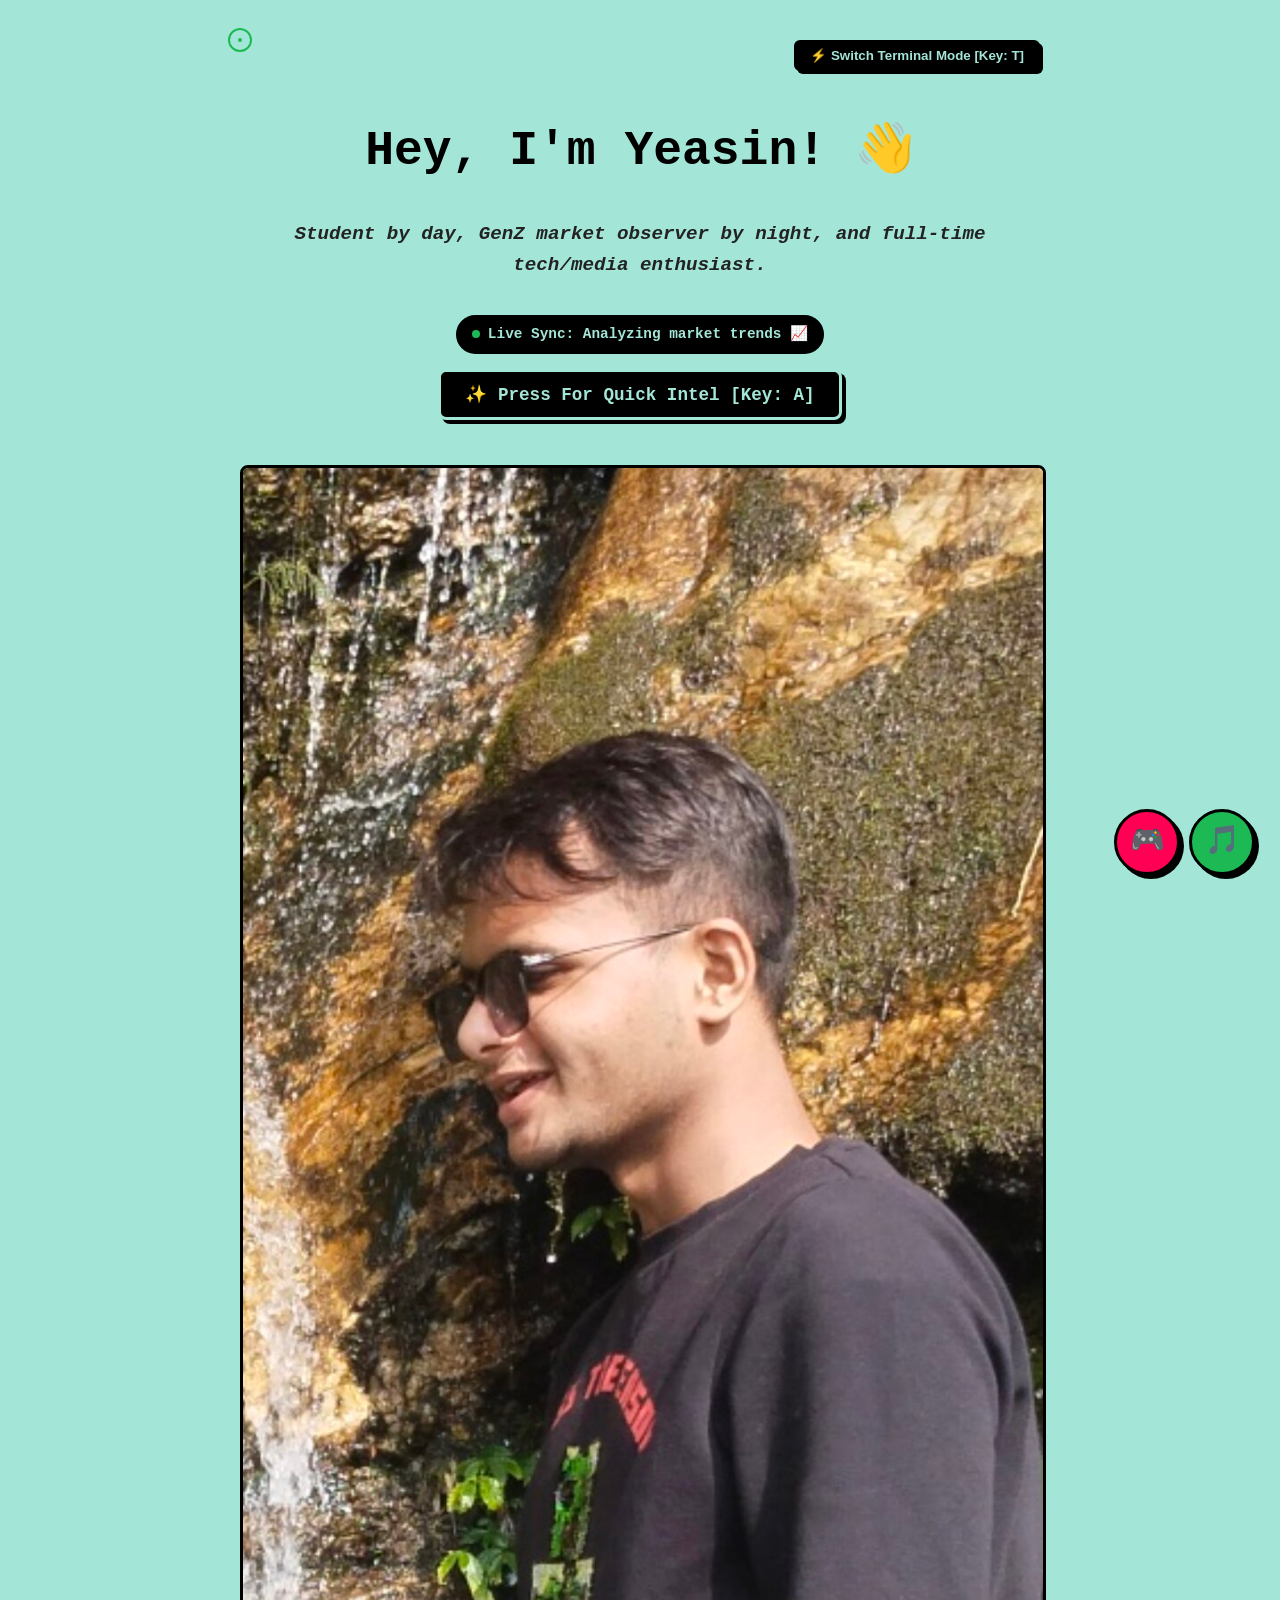
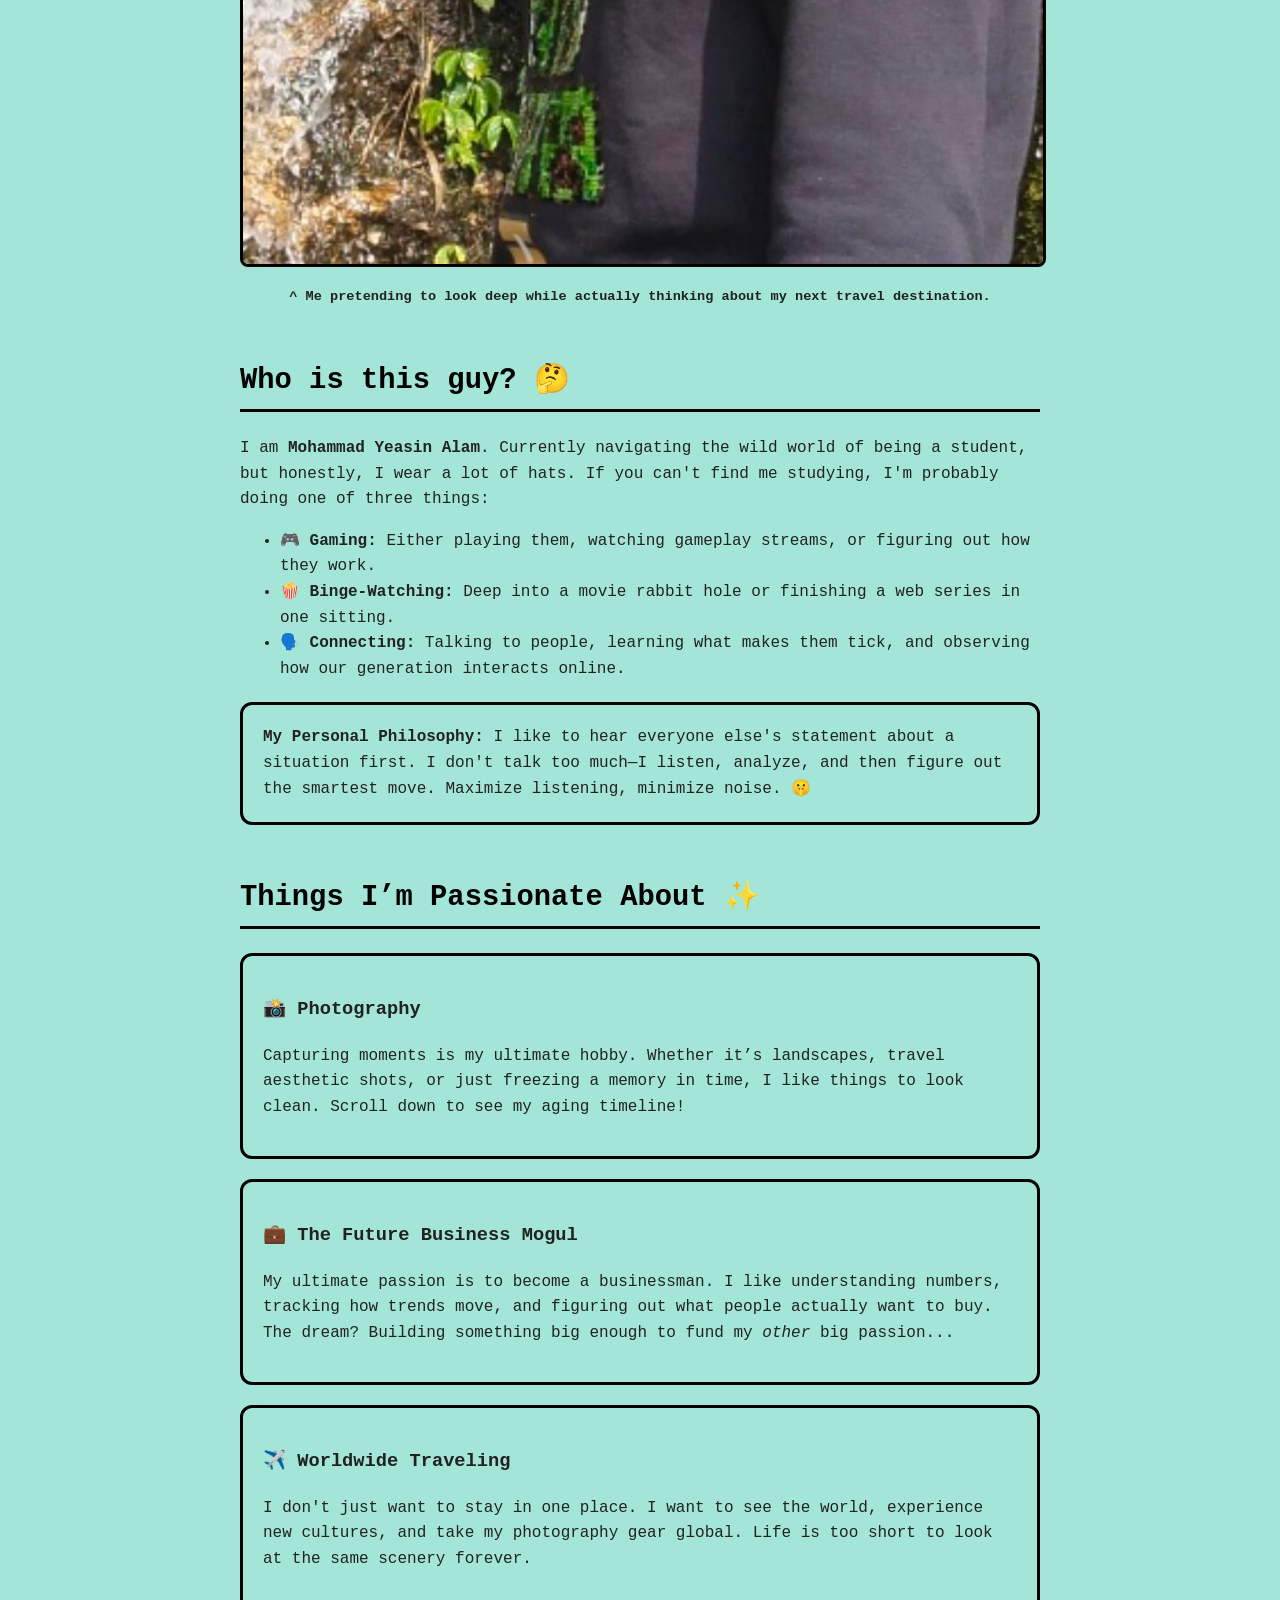
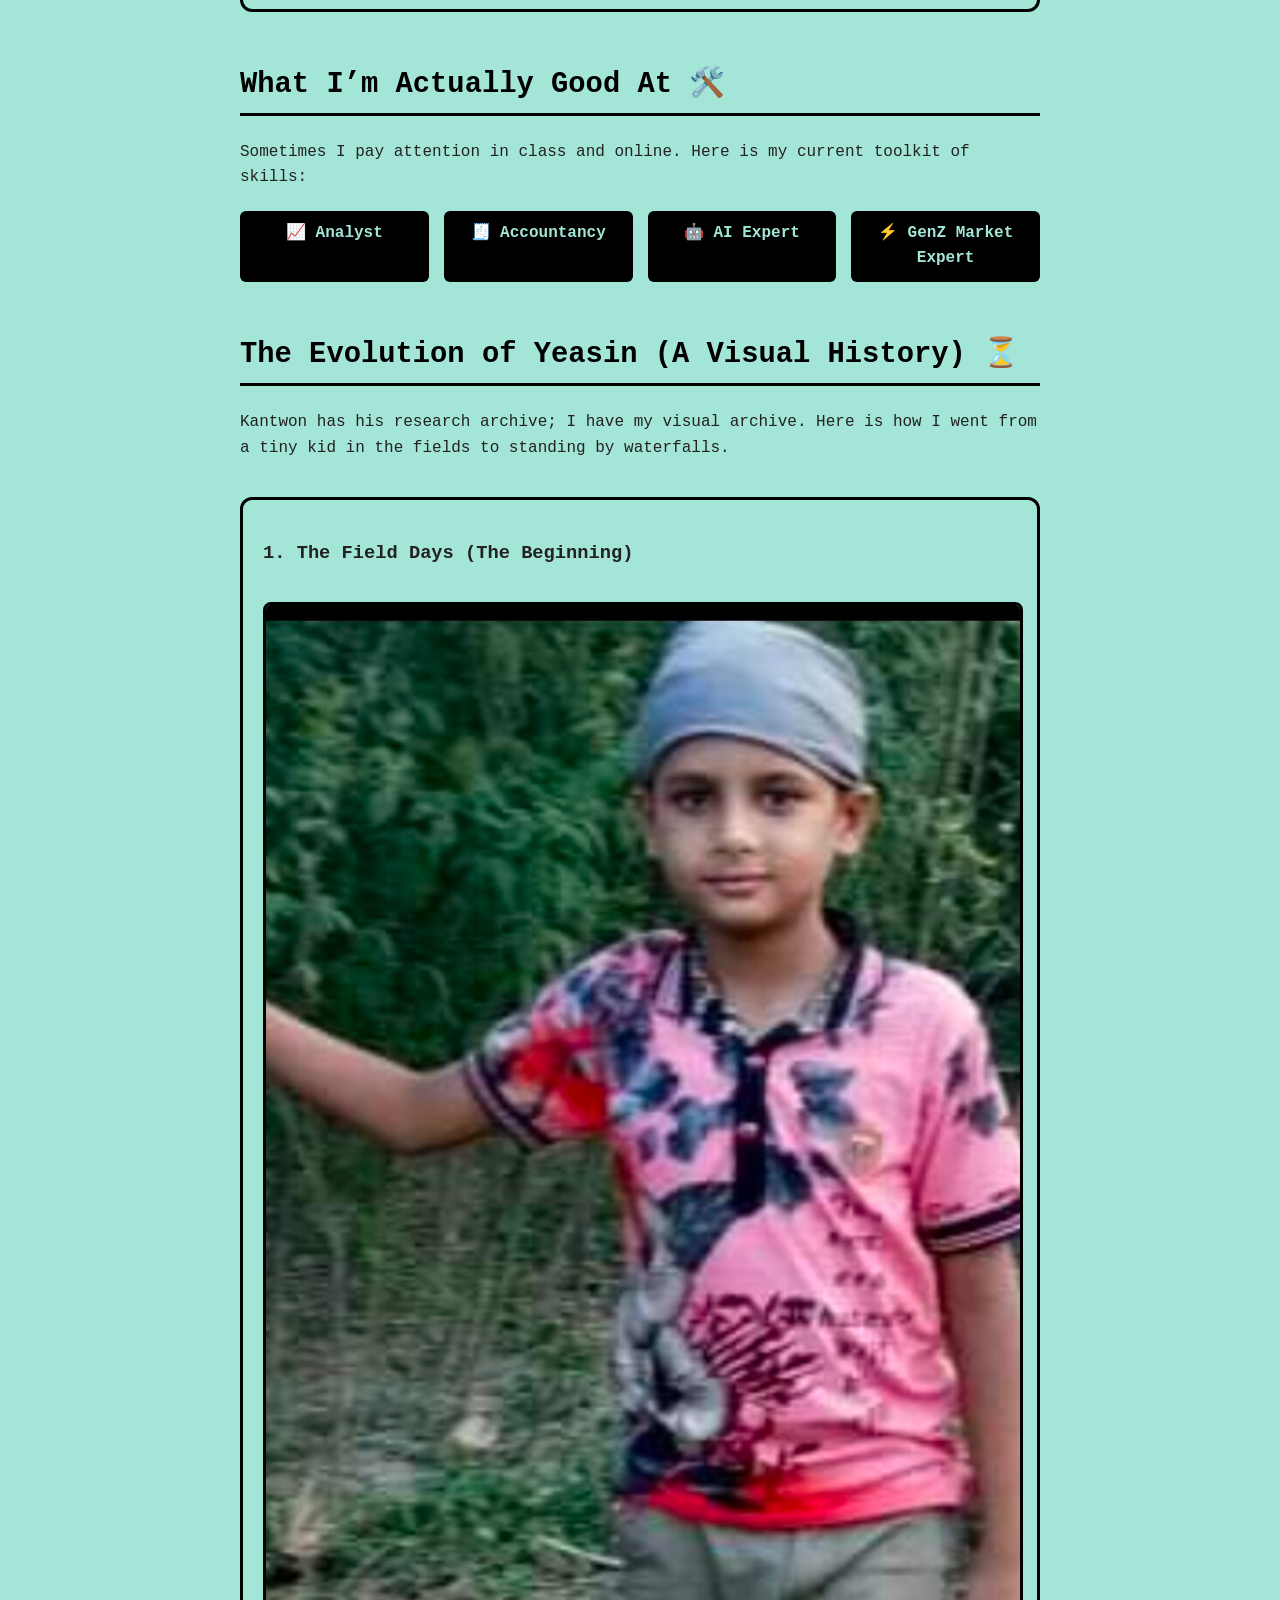
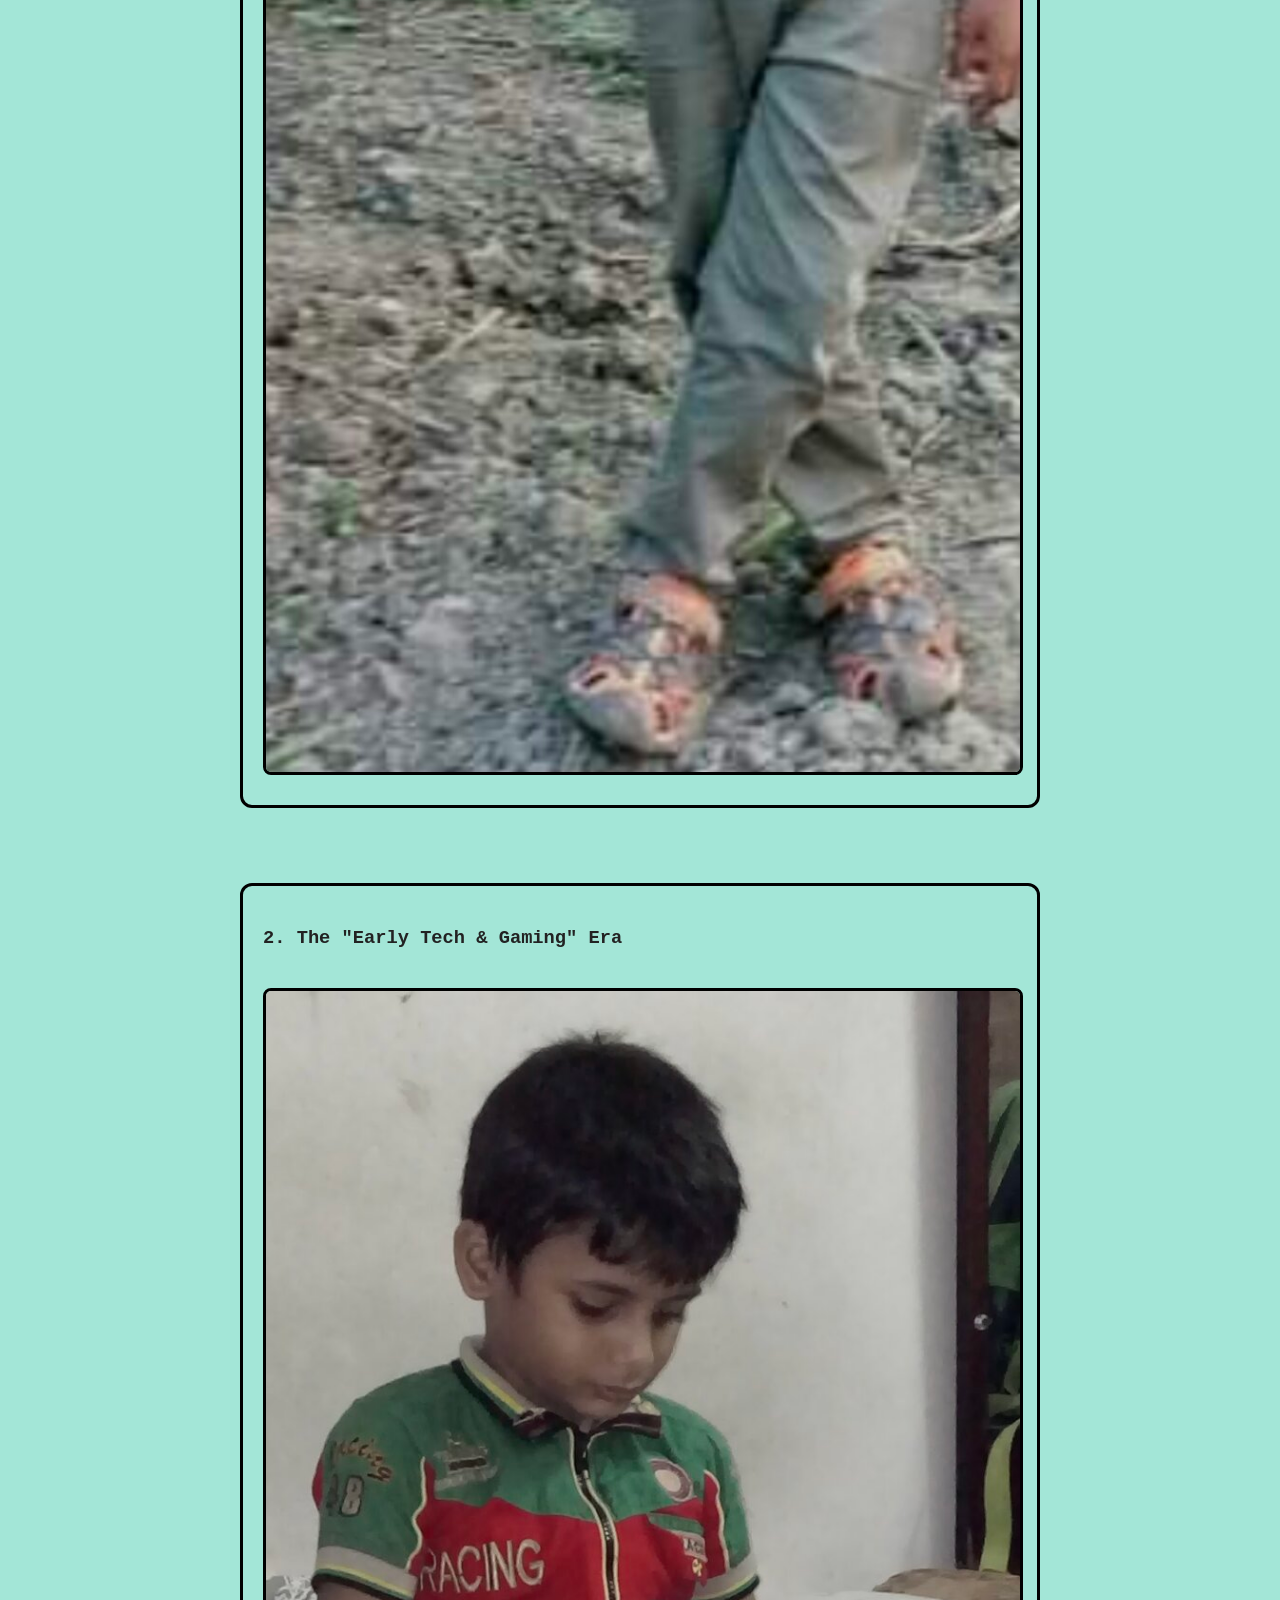
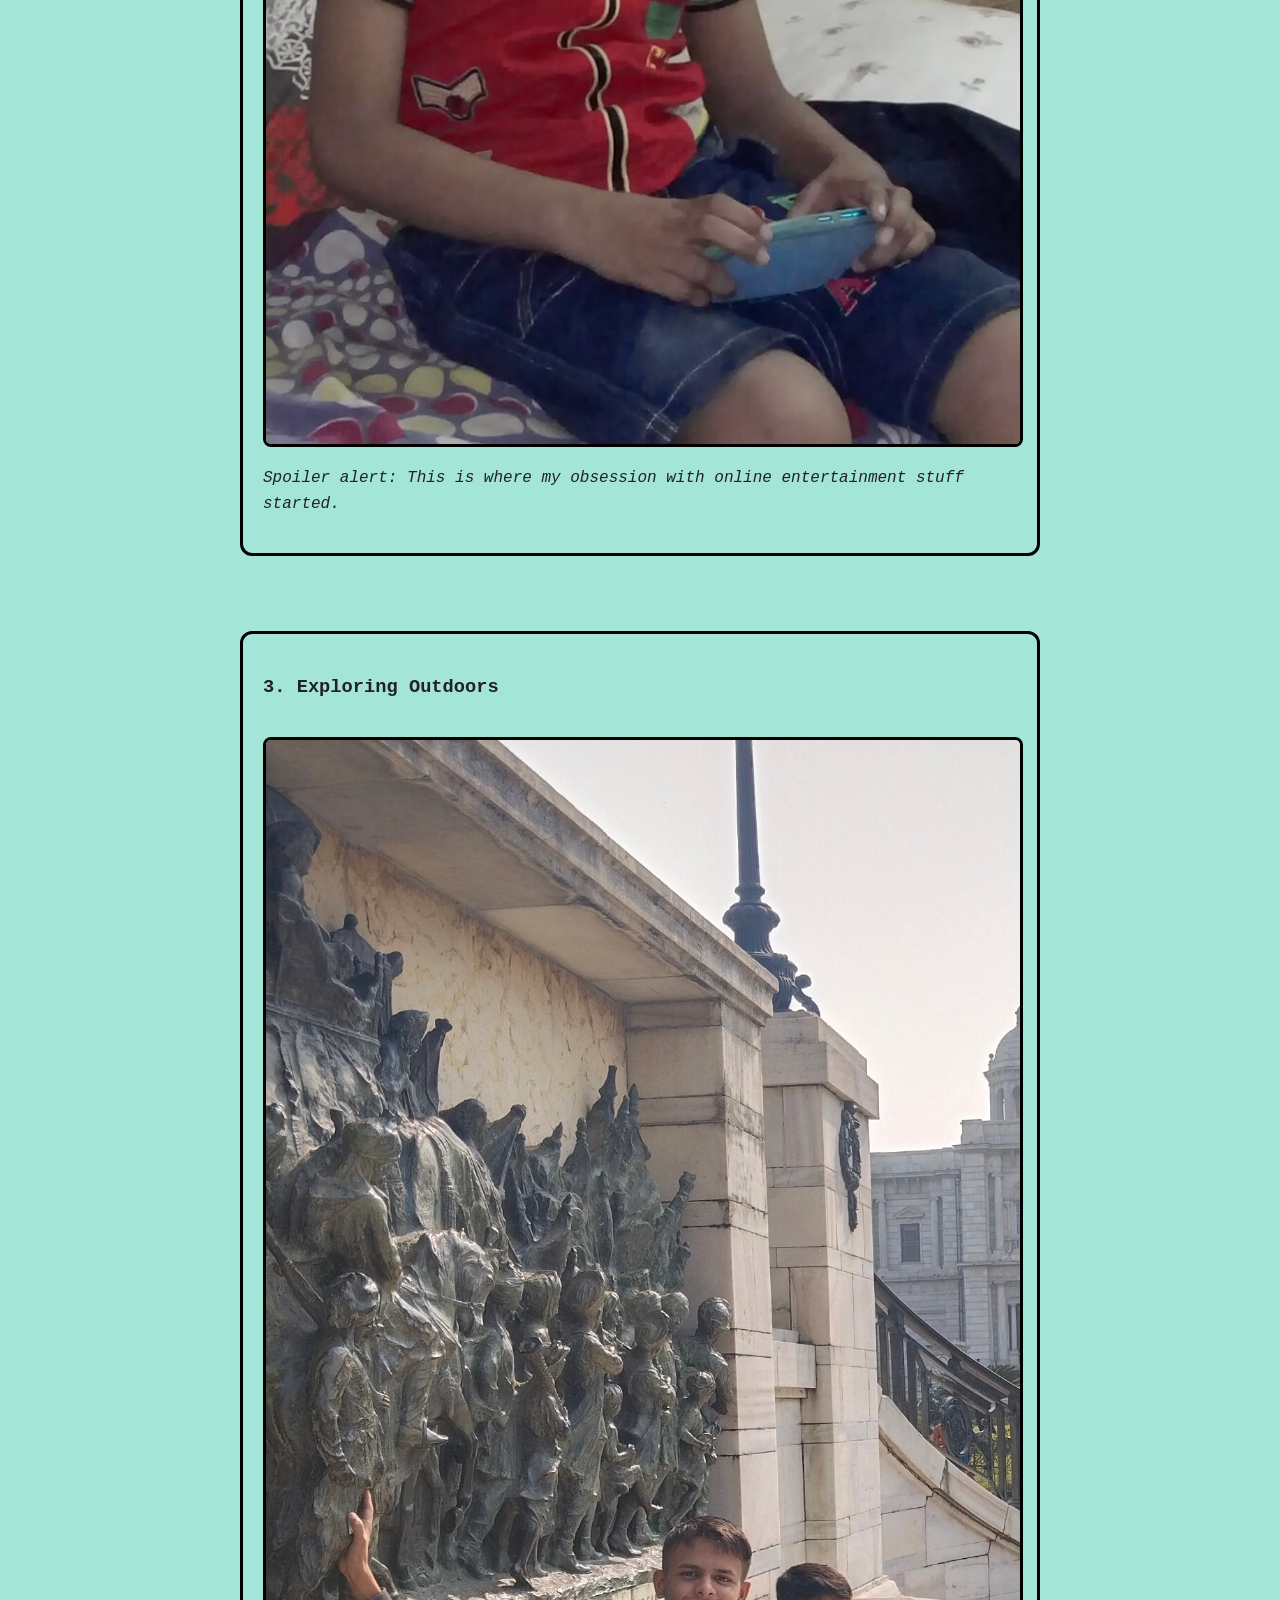
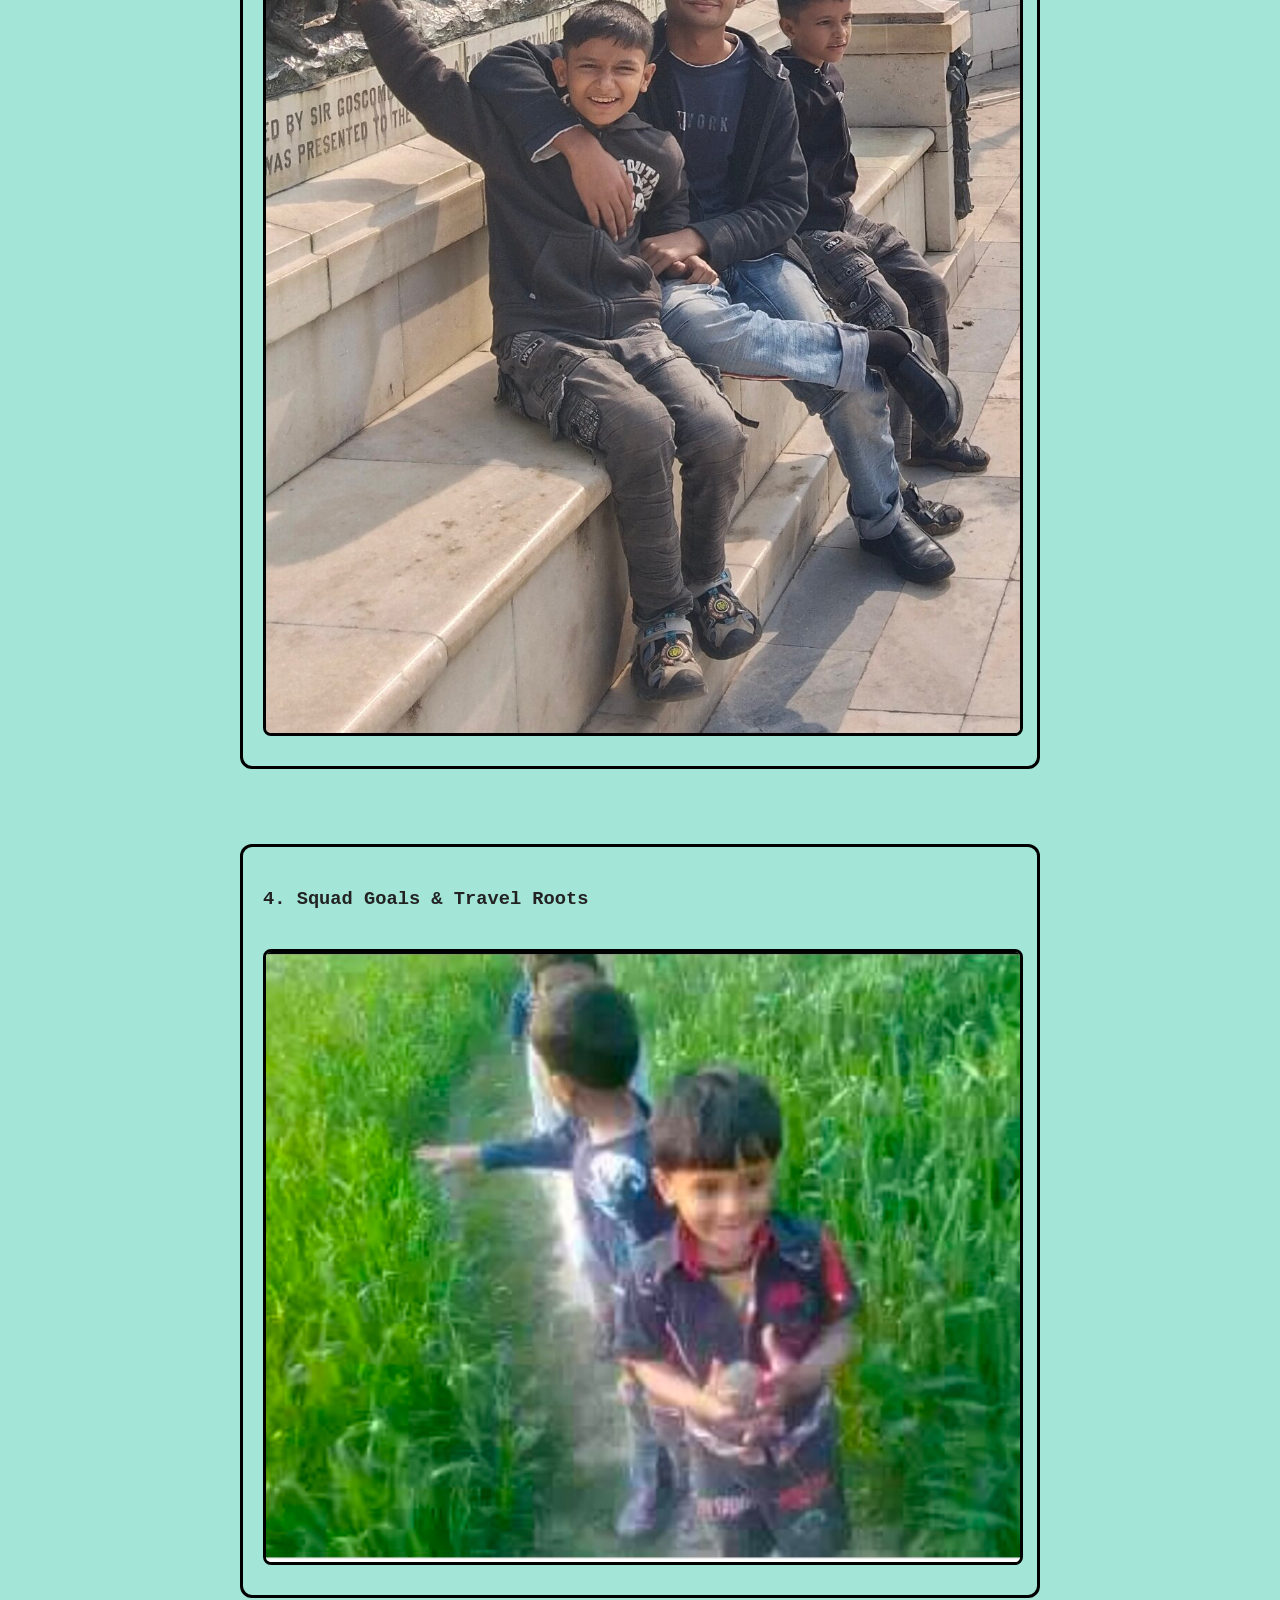
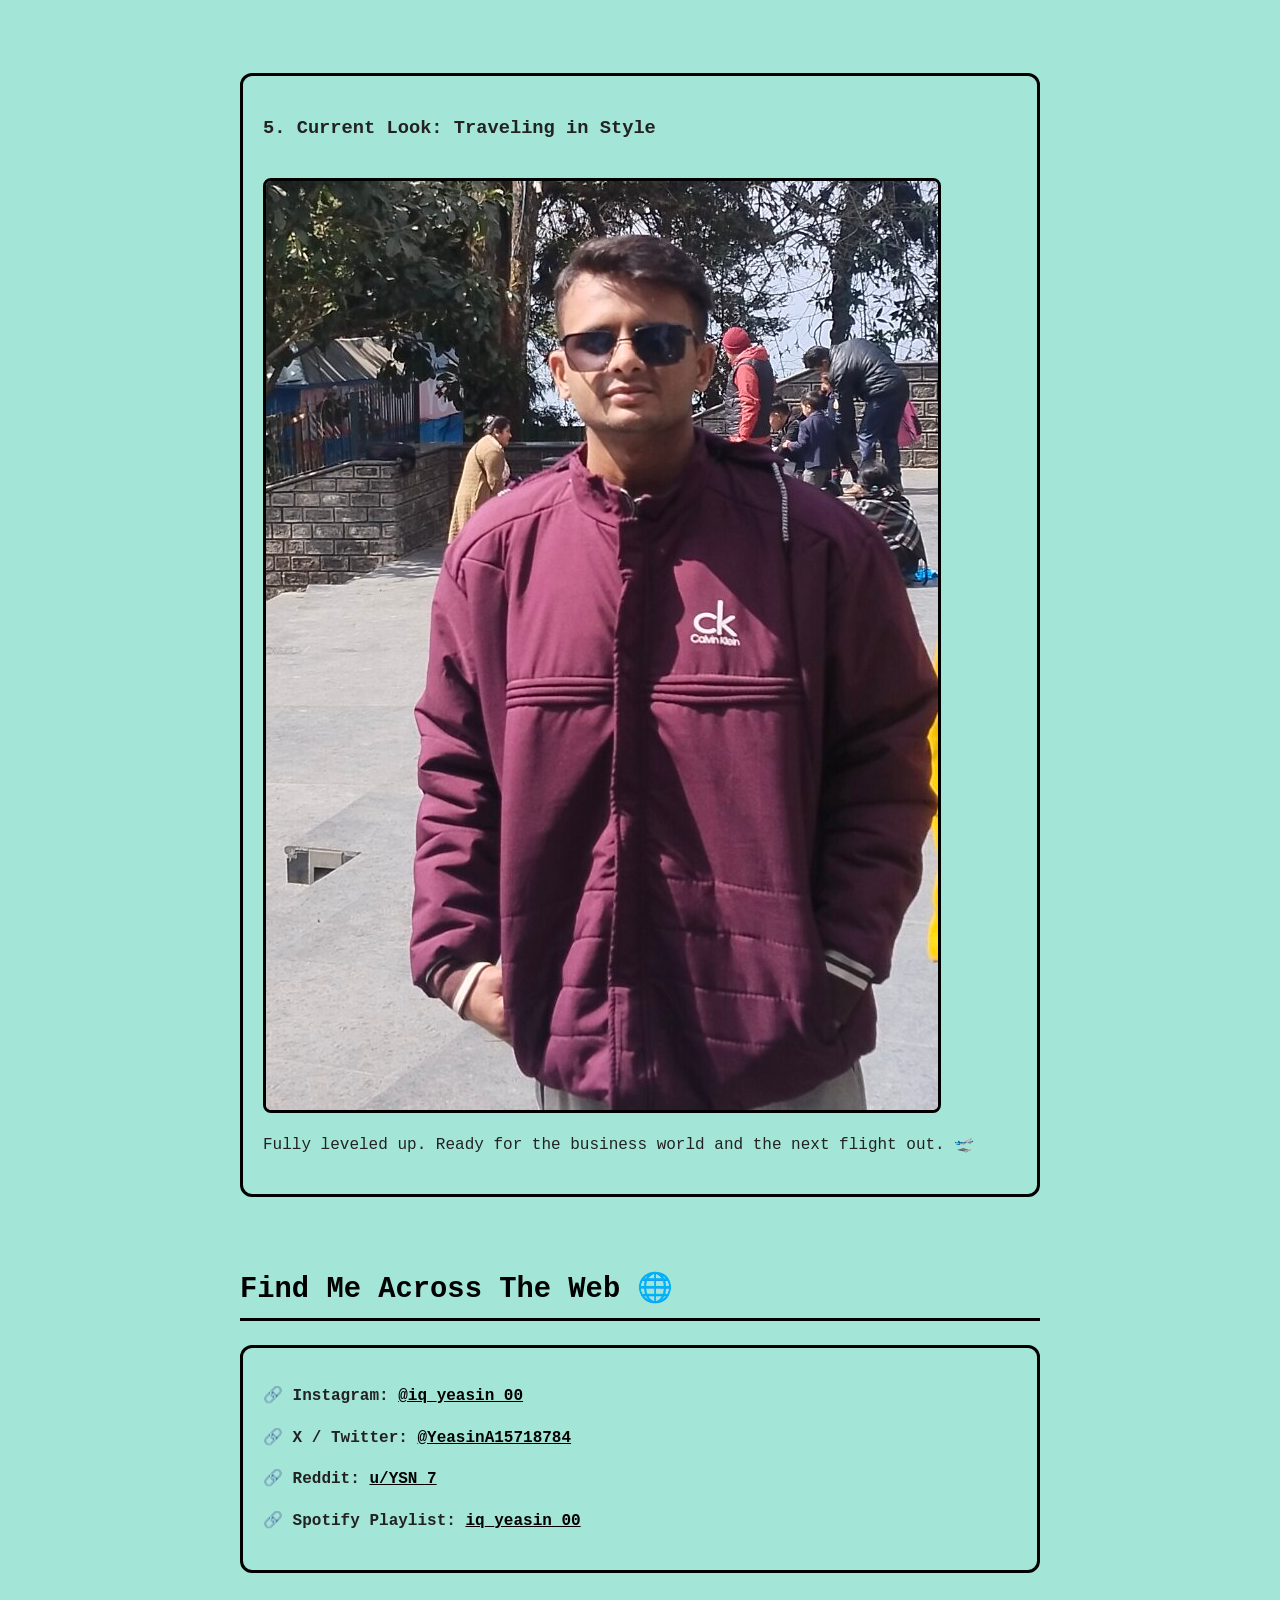
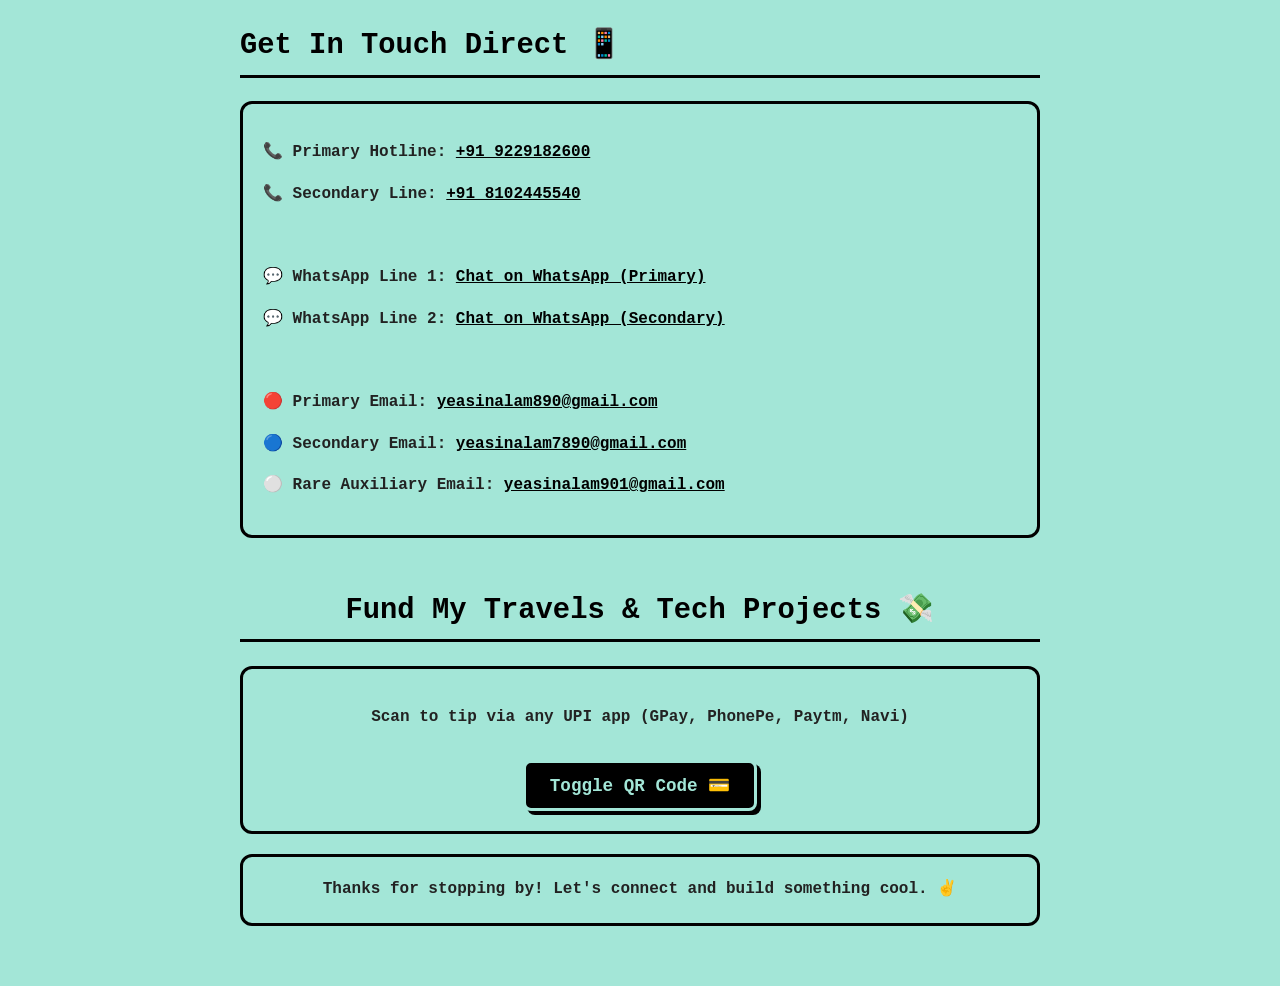
==== commit 77d2d205: "Update index.html" ====
--- a/index.html
+++ b/index.html
@@ -250,7 +250,7 @@
             background-image: url('1000076205.jpg'); background-size: cover; background-attachment: fixed;
             background-color: var(--bg-color); transition: background-color 0.3s, color 0.3s;
         }
-        
+
         h1 { font-size: 3rem; margin-bottom: 10px; color: var(--header-color); animation: rgbTextGlow 6s infinite linear; display: inline-block; }
         h1:hover { animation: textGlitch 0.3s infinite linear; }
         h2 { font-size: 1.8rem; border-bottom: 3px solid var(--border-color); padding-bottom: 5px; margin-top: 50px; color: var(--header-color); }
@@ -276,9 +276,9 @@
         .socials-box a, .contact-card a { color: #000; font-weight: bold; text-decoration: underline; }
         .skills-grid { display: grid; grid-template-columns: repeat(auto-fit, minmax(150px, 1fr)); gap: 15px; margin-top: 20px; }
         .skill-tag { background: var(--border-color); color: var(--bg-color); padding: 10px; text-align: center; font-weight: bold; border-radius: 6px; }
-        
+
         img { max-width: 100%; height: auto; border: 3px solid var(--border-color); border-radius: 8px; margin-top: 15px; filter: invert(var(--invert-val)); }
-        
+
         .qr-code { max-width: 250px; display: none; margin: 15px auto 0 auto; }
         .qr-code.show { display: block; }
         .timeline { display: flex; flex-direction: column; gap: 35px; }
@@ -291,14 +291,14 @@
 
     <div id="gameWidgetBtn" class="draggable-widget" title="Launch YSN Arcade Engine [Key: G]">🎮</div>
     <div id="musicWidgetBtn" class="draggable-widget" title="Open Music Library [Key: M]">🎵</div>
-    
+
     <div id="musicPanel" class="music-library-panel">
         <div class="panel-ui-header" id="musicHeader">
             <span>YSN Radio 🎧</span>
             <button class="panel-ui-close" onclick="toggleMusicPanel()">X</button>
         </div>
         <div class="panel-ui-content">
-            <iframe style="border-radius:12px" src="https://open.spotify.com/embed/playlist/37i9dQZF1DXcBWIGo67v2s?utm_source=generator&theme=05" width="100%" height="380" frameBorder="0" allowfullscreen="" allow="autoplay; clipboard-write; encrypted-media; fullscreen; picture-in-picture" loading="lazy"></iframe>
+            <iframe style="border-radius:12px" src="https://open.spotify.com/embed/playlist/7nMUed26v4U79L7m129Dlm?si=WHYjIL7dTVi1dOTH3jt3rg" width="100%" height="380" frameBorder="0" allowfullscreen="" allow="autoplay; clipboard-write; encrypted-media; fullscreen; picture-in-picture" loading="lazy"></iframe>
         </div>
     </div>
 
@@ -312,7 +312,7 @@
                 <span>Score: <span id="currentScore" style="color:#00ff66">0</span></span>
                 <span>Max: <span id="highScore" style="color:#ff0055">0</span></span>
             </div>
-            
+
             <div class="canvas-container">
                 <canvas id="snakeCanvas" width="280" height="180"></canvas>
             </div>
@@ -333,13 +333,13 @@
     <header style="text-align: center;">
         <h1>Hey, I'm Yeasin! <span id="waveEmoji" onclick="waveBack()" style="cursor: pointer; display: inline-block; user-select: none;">👋</span></h1>
         <p class="subtitle">Student by day, GenZ market observer by night, and full-time tech/media enthusiast.</p>
-        
+
         <div class="status-badge">
             <div class="status-dot"></div>
             <span id="liveStatusText">Live Sync: Analyzing market trends 📈</span>
         </div>
         <br>
-        
+
         <button class="about-btn" onclick="toggleAboutPanel()">✨ Press For Quick Intel [Key: A]</button>
 
         <div id="aboutPanel" class="info-panel">
@@ -367,9 +367,9 @@
         <ul>
             <li>🎮 <strong>Gaming:</strong> Either playing them, watching gameplay streams, or figuring out how they work.</li>
             <li>🍿 <strong>Binge-Watching:</strong> Deep into a movie rabbit hole or finishing a web series in one sitting.</li>
-            <li>🗣 { <strong>Connecting:</strong> Talking to people, learning what makes them tick, and observing how our generation interacts online.</li>
+            <li>🗣️ <strong>Connecting:</strong> Talking to people, learning what makes them tick, and observing how our generation interacts online.</li>
         </ul>
-        
+
         <blockquote>
             <strong>My Personal Philosophy:</strong> I like to hear everyone else's statement about a situation first. I don't talk too much—I listen, analyze, and then figure out the smartest move. Maximize listening, minimize noise. 🤫
         </blockquote>
@@ -377,7 +377,7 @@
 
     <section>
         <h2>Things I’m Passionate About ✨</h2>
-        
+
         <div class="project-card">
             <h3>📸 Photography</h3>
             <p>Capturing moments is my ultimate hobby. Whether it’s landscapes, travel aesthetic shots, or just freezing a memory in time, I like things to look clean. Scroll down to see my aging timeline!</p>
@@ -408,7 +408,7 @@
     <section>
         <h2>The Evolution of Yeasin (A Visual History) ⏳</h2>
         <p>Kantwon has his research archive; I have my visual archive. Here is how I went from a tiny kid in the fields to standing by waterfalls.</p>
-        
+
         <div class="timeline">
             <div class="timeline-item">
                 <h3>1. The Field Days (The Beginning)</h3>
@@ -445,6 +445,7 @@
             <p>🔗 <strong>Instagram:</strong> <a href="https://instagram.com/iq_yeasin_00" target="_blank">@iq_yeasin_00</a></p>
             <p>🔗 <strong>X / Twitter:</strong> <a href="https://x.com/YeasinA15718784" target="_blank">@YeasinA15718784</a></p>
             <p>🔗 <strong>Reddit:</strong> <a href="https://reddit.com/user/YSN_7" target="_blank">u/YSN_7</a></p>
+            <p>🔗 <strong>Spotify Playlist:</strong> <a href="https://open.spotify.com/playlist/7nMUentFkCzGn7RZBbvHLC?si=uol2W9LGQcmmUG0DMWSrYg&pi=lJw2SjGeR0qns&nd=1&utm_medium=organic&product=open&%24full_url=https%3A%2F%2Fopen.spotify.com%2Fplaylist%2F7nMUentFkCzGn7RZBbvHLC%3Fsi%3Duol2W9LGQcmmUG0DMWSrYg%26pi%3DlJw2SjGeR0qns&feature=organic&_branch_match_id=1592159404917108919&_branch_referrer=H4sIAAAAAAAAA8WOUUvDMBSFf0362M5UHBOKaEc7xvbgxhj6MtLsto29TbKbxDEf%2FO2mgr9BOA%2BH7%2BPA6b237jHLnDVetbdUWJui0kP2ZMmcg%2FSFsaATxu%2FbgHgKhEU%2FTVj%2BzHgVM%2Bn0by3NGJFFcUPlfKxzvT2A9tVQftV6vnt%2FaT5Xm5LllVMsXwaD%2FLjY1K9yHA%2F1bLk97umtY%2FzBThbXV77%2FqGE3u2j3%2B0AgNkIO%2F%2FciQn2O8C5pQfhAUBjqhFYy%2BSZogUjp7tSQuTqgouzJjPAD9TGN0WEBAAA%3D&flow_ctx=4bb8cf2d-7dfb-49bc-9ebb-20ff743ac174%3A1780862029" target="_blank">iq_yeasin_00</a></p>
         </div>
 
         <h2>Get In Touch Direct 📱</h2>
@@ -465,174 +466,176 @@
         <h2>Fund My Travels & Tech Projects 💸</h2>
         <div class="payment-card">
             <p style="font-weight: bold; margin-bottom: 15px;">Scan to tip via any UPI app (GPay, PhonePe, Paytm, Navi)</p>
+            
             <button class="qr-btn" onclick="toggleQrCode()">Toggle QR Code 💳</button>
+            
             <img id="paymentQr" src="1000076222.jpg" alt="UPI QR Payment Portal" class="qr-code">
         </div>
     </section>
-
-    <div id="customAlert" class="custom-modal">
-        <div class="modal-content">
-            <h3>Hi, I'm Yeasin 👋</h3>
-            <p>Nice 2 meet u & thanks 4 check out ✌️</p>
-            <button class="modal-btn" onclick="closeCustomAlert()">OK</button>
-        </div>
-    </div>
 
     <footer>
         <p style="text-align: center; font-weight: bold; margin: 0;">Thanks for stopping by! Let's connect and build something cool. ✌️</p>
     </footer>
 
     <script>
+        // Custom cursor tracking script
         const cursor = document.getElementById('gameCursor');
-        let isTouch = false;
-
         document.addEventListener('mousemove', (e) => {
-            if (!isTouch) { cursor.style.left = e.clientX + 'px'; cursor.style.top = e.clientY + 'px'; }
+            if(cursor) {
+                cursor.style.left = e.clientX + 'px';
+                cursor.style.top = e.clientY + 'px';
+            }
         });
-        document.addEventListener('touchstart', () => { isTouch = true; }, { passive: true });
-
-        // UNIVERSAL DRAG LOGIC CAPABLE OF MOVING FLOATING BUTTONS OR LARGE WINDOW BOXES
-        function makeElementDraggable(elmnt, dragHandle) {
+
+        function toggleAboutPanel() {
+            var panel = document.getElementById("aboutPanel");
+            panel.classList.toggle("show");
+        }
+
+        function toggleQrCode() {
+            var qr = document.getElementById("paymentQr");
+            qr.classList.toggle("show");
+        }
+
+        function toggleMusicPanel() {
+            var panel = document.getElementById("musicPanel");
+            panel.classList.toggle("show");
+        }
+
+        function toggleArcadePanel() {
+            var panel = document.getElementById("arcadePanel");
+            panel.classList.toggle("show");
+        }
+
+        function toggleMatrixTheme() {
+            const body = document.documentElement;
+            if (body.getAttribute('data-theme') === 'dark') {
+                body.removeAttribute('data-theme');
+            } else {
+                body.setAttribute('data-theme', 'dark');
+            }
+        }
+
+        function waveBack() {
+            const wave = document.getElementById('waveEmoji');
+            wave.classList.add('waving-animation');
+            setTimeout(() => wave.classList.remove('waving-animation'), 1200);
+        }
+
+        // Draggable windows setup implementation
+        function makeElementDraggable(el, headerEl) {
             let pos1 = 0, pos2 = 0, pos3 = 0, pos4 = 0;
-            const handle = dragHandle || elmnt;
-
-            handle.onmousedown = dragMouseDown;
-            handle.addEventListener('touchstart', dragTouchStart, { passive: false });
+            headerEl.onmousedown = dragMouseDown;
+            headerEl.ontouchstart = dragMouseDown;
 
             function dragMouseDown(e) {
                 e = e || window.event;
-                if(e.target.classList.contains('panel-ui-close') || e.target.classList.contains('arcade-btn')) return;
-                elmnt.setAttribute('data-dragged', 'false');
-                pos3 = e.clientX; pos4 = e.clientY;
+                if(e.type !== 'touchstart') e.preventDefault();
+                pos3 = e.type === 'touchstart' ? e.touches[0].clientX : e.clientX;
+                pos4 = e.type === 'touchstart' ? e.touches[0].clientY : e.clientY;
                 document.onmouseup = closeDragElement;
+                document.ontouchend = closeDragElement;
                 document.onmousemove = elementDrag;
+                document.ontouchmove = elementDrag;
             }
 
             function elementDrag(e) {
                 e = e || window.event;
-                elmnt.setAttribute('data-dragged', 'true');
-                pos1 = pos3 - e.clientX; pos2 = pos4 - e.clientY;
-                pos3 = e.clientX; pos4 = e.clientY;
-                elmnt.style.top = (elmnt.offsetTop - pos2) + "px";
-                elmnt.style.left = (elmnt.offsetLeft - pos1) + "px";
-                elmnt.style.bottom = "auto"; elmnt.style.right = "auto";
-            }
-
-            function closeDragElement() { document.onmouseup = null; document.onmousemove = null; }
-
-            function dragTouchStart(e) {
-                if(e.target.classList.contains('panel-ui-close') || e.target.classList.contains('arcade-btn')) return;
-                elmnt.setAttribute('data-dragged', 'false');
-                pos3 = e.touches[0].clientX; pos4 = e.touches[0].clientY;
-                elmnt.addEventListener('touchend', closeTouchDragElement, { passive: true });
-                elmnt.addEventListener('touchmove', touchElementDrag, { passive: false });
-            }
-
-            function touchElementDrag(e) {
-                elmnt.setAttribute('data-dragged', 'true');
-                pos1 = pos3 - e.touches[0].clientX; pos2 = pos4 - e.touches[0].clientY;
-                pos3 = e.touches[0].clientX; pos4 = e.touches[0].clientY;
-                elmnt.style.top = (elmnt.offsetTop - pos2) + "px";
-                elmnt.style.left = (elmnt.offsetLeft - pos1) + "px";
-                elmnt.style.bottom = "auto"; elmnt.style.right = "auto";
-                e.preventDefault();
-            }
-
-            function closeTouchDragElement() { elmnt.removeEventListener('touchmove', touchElementDrag); }
-        }
-
-        // INITIALIZE ALL INTERACTIVE LAYERS FOR FREE MOVEMENTS
-        makeElementDraggable(document.getElementById("musicWidgetBtn"));
-        makeElementDraggable(document.getElementById("gameWidgetBtn"));
+                let clientX = e.type === 'touchmove' ? e.touches[0].clientX : e.clientX;
+                let clientY = e.type === 'touchmove' ? e.touches[0].clientY : e.clientY;
+                pos1 = pos3 - clientX;
+                pos2 = pos4 - clientY;
+                pos3 = clientX;
+                pos4 = clientY;
+                el.style.top = (el.offsetTop - pos2) + "px";
+                el.style.left = (el.offsetLeft - pos1) + "px";
+                el.style.bottom = 'auto';
+                el.style.right = 'auto';
+            }
+
+            function closeDragElement() {
+                document.onmouseup = null;
+                document.onmousemove = null;
+                document.ontouchend = null;
+                document.ontouchmove = null;
+            }
+        }
+
         makeElementDraggable(document.getElementById("musicPanel"), document.getElementById("musicHeader"));
         makeElementDraggable(document.getElementById("arcadePanel"), document.getElementById("arcadeHeader"));
-
-        // Click Logic Connectors
-        document.getElementById("musicWidgetBtn").addEventListener('click', () => {
-            if (document.getElementById("musicWidgetBtn").getAttribute('data-dragged') !== 'true') toggleMusicPanel();
+        makeElementDraggable(document.getElementById("musicWidgetBtn"), document.getElementById("musicWidgetBtn"));
+        makeElementDraggable(document.getElementById("gameWidgetBtn"), document.getElementById("gameWidgetBtn"));
+
+        // Click actions for draggable widgets
+        let dragThresholdX = 0, dragThresholdY = 0;
+        document.getElementById("musicWidgetBtn").addEventListener('click', (e) => {
+            toggleMusicPanel();
         });
-        document.getElementById("gameWidgetBtn").addEventListener('click', () => {
-            if (document.getElementById("gameWidgetBtn").getAttribute('data-dragged') !== 'true') toggleArcadePanel();
+        document.getElementById("gameWidgetBtn").addEventListener('click', (e) => {
+            toggleArcadePanel();
         });
 
-        // SYSTEM HOTKEYS SETUP
+        // Keyboard hotkeys tracking logic setup
         document.addEventListener('keydown', (e) => {
-            const key = e.key.toLowerCase();
-            if (key === 't') toggleMatrixTheme();
-            if (key === 'm') toggleMusicPanel();
-            if (key === 'g') toggleArcadePanel();
-            if (key === 'a') toggleAboutPanel();
-
-            if (e.key === 'ArrowUp') { changeDirection('UP'); e.preventDefault(); }
-            if (e.key === 'ArrowDown') { changeDirection('DOWN'); e.preventDefault(); }
-            if (e.key === 'ArrowLeft') { changeDirection('LEFT'); e.preventDefault(); }
-            if (e.key === 'ArrowRight') { changeDirection('RIGHT'); e.preventDefault(); }
+            if (e.key.toLowerCase() === 't') toggleMatrixTheme();
+            if (e.key.toLowerCase() === 'm') toggleMusicPanel();
+            if (e.key.toLowerCase() === 'g') toggleArcadePanel();
+            if (e.key.toLowerCase() === 'a') toggleAboutPanel();
         });
 
-        // MULTI-THEMING CORE MODULE
-        function toggleMatrixTheme() {
-            const currentTheme = document.documentElement.getAttribute('data-theme');
-            if (currentTheme === 'dark') document.documentElement.removeAttribute('data-theme');
-            else document.documentElement.setAttribute('data-theme', 'dark');
-        }
-
-        // NOKIA RETRO SNAKE CORE SYSTEM ENGINE
-        const canvas = document.getElementById('snakeCanvas');
-        const ctx = canvas.getContext('2d');
-        const scale = 10;
-        const rows = canvas.height / scale; const columns = canvas.width / scale;
-        let snake = [{x: 5 * scale, y: 5 * scale}];
-        let food = {x: 12 * scale, y: 10 * scale};
-        let dX = scale; let dY = 0; let score = 0;
-        let hiScore = localStorage.getItem('ysnSnakeHi') || 0;
-        document.getElementById('highScore').innerText = hiScore;
-
-        let gameLoopInterval = setInterval(gameStep, 100);
-
-        function gameStep() {
-            const head = {x: snake[0].x + dX, y: snake[0].y + dY};
-            if (head.x < 0 || head.x >= canvas.width || head.y < 0 || head.y >= canvas.height || checkSelfCollision(head)) {
-                resetSnakeGame(); return;
-            }
+        // Basic Retro Snake implementation properties
+        const canvas = document.getElementById("snakeCanvas");
+        const ctx = canvas.getContext("2d");
+        let score = 0, hScore = 0;
+        let snake = [{x: 140, y: 90}];
+        let dx = 10, dy = 0;
+        let foodX, foodY;
+
+        function mainLoop() {
+            if (hasGameEnded()) {
+                snake = [{x: 140, y: 90}];
+                dx = 10; dy = 0; score = 0;
+                document.getElementById("currentScore").innerText = score;
+                createFood();
+            }
+            setTimeout(function onTick() {
+                clearCanvas();
+                drawFood();
+                advanceSnake();
+                drawSnake();
+                mainLoop();
+            }, 120);
+        }
+
+        function clearCanvas() { ctx.fillStyle = "#1a1d24"; ctx.fillRect(0, 0, canvas.width, canvas.height); }
+        function drawSnake() { snake.forEach(part => { ctx.fillStyle = '#00ff66'; ctx.fillRect(part.x, part.y, 10, 10); }); }
+        function advanceSnake() {
+            const head = {x: snake[0].x + dx, y: snake[0].y + dy};
             snake.unshift(head);
-            if (head.x === food.x && head.y === food.y) {
-                score += 10; document.getElementById('currentScore').innerText = score;
-                if(score > hiScore) { hiScore = score; localStorage.setItem('ysnSnakeHi', hiScore); document.getElementById('highScore').innerText = hiScore; }
-                generateFoodCoordinates();
+            if (snake[0].x === foodX && snake[0].y === foodY) {
+                score += 10;
+                document.getElementById("currentScore").innerText = score;
+                if(score > hScore) { hScore = score; document.getElementById("highScore").innerText = hScore; }
+                createFood();
             } else { snake.pop(); }
-            ctx.clearRect(0, 0, canvas.width, canvas.height);
-            ctx.fillStyle = '#ff0055'; ctx.fillRect(food.x, food.y, scale, scale);
-            ctx.fillStyle = '#00ff66'; snake.forEach(seg => ctx.fillRect(seg.x, seg.y, scale, scale));
         }
 
         function changeDirection(dir) {
-            if (dir === 'UP' && dY === 0) { dX = 0; dY = -scale; }
-            if (dir === 'DOWN' && dY === 0) { dX = 0; dY = scale; }
-            if (dir === 'LEFT' && dX === 0) { dX = -scale; dY = 0; }
-            if (dir === 'RIGHT' && dX === 0) { dX = scale; dY = 0; }
-        }
-
-        function generateFoodCoordinates() {
-            food.x = Math.floor(Math.random() * columns) * scale;
-            food.y = Math.floor(Math.random() * rows) * scale;
-        }
-
-        function checkSelfCollision(head) {
-            for(let i = 1; i < snake.length; i++) { if (head.x === snake[i].x && head.y === snake[i].y) return true; }
-            return false;
-        }
-
-        function resetSnakeGame() {
-            snake = [{x: 5 * scale, y: 5 * scale}]; dX = scale; dY = 0; score = 0;
-            document.getElementById('currentScore').innerText = score; generateFoodCoordinates();
-        }
-
-        function toggleAboutPanel() { document.getElementById("aboutPanel").classList.toggle("show"); }
-        function toggleQrCode() { document.getElementById("paymentQr").classList.toggle("show"); }
-        function toggleMusicPanel() { document.getElementById("arcadePanel").classList.remove("show"); document.getElementById("musicPanel").classList.toggle("show"); }
-        function toggleArcadePanel() { document.getElementById("musicPanel").classList.remove("show"); document.getElementById("arcadePanel").classList.toggle("show"); resetSnakeGame(); }
-        function waveBack() { document.getElementById("waveEmoji").classList.add("waving-animation"); setTimeout(() => { document.getElementById("customAlert").style.display = "block"; }, 200); setTimeout(() => { document.getElementById("waveEmoji").classList.remove("waving-animation"); }, 1300); }
-        function closeCustomAlert() { document.getElementById("customAlert").style.display = "none"; }
+            if (dir === 'LEFT' && dx === 0) { dx = -10; dy = 0; }
+            if (dir === 'UP' && dy === 0) { dx = 0; dy = -10; }
+            if (dir === 'RIGHT' && dx === 0) { dx = 10; dy = 0; }
+            if (dir === 'DOWN' && dy === 0) { dx = 0; dy = 10; }
+        }
+
+        function randomTen(min, max) { return Math.round((Math.random() * (max-min) + min) / 10) * 10; }
+        function createFood() { foodX = randomTen(0, canvas.width - 10); foodY = randomTen(0, canvas.height - 10); }
+        function drawFood() { ctx.fillStyle = '#ff0055'; ctx.fillRect(foodX, foodY, 10, 10); }
+        function hasGameEnded() {
+            for (let i = 4; i < snake.length; i++) { if (snake[i].x === snake[0].x && snake[i].y === snake[0].y) return true; }
+            return snake[0].x < 0 || snake[0].x > canvas.width - 10 || snake[0].y < 0 || snake[0].y > canvas.height - 10;
+        }
+        createFood();
+        mainLoop();
     </script>
 </body>
 </html>
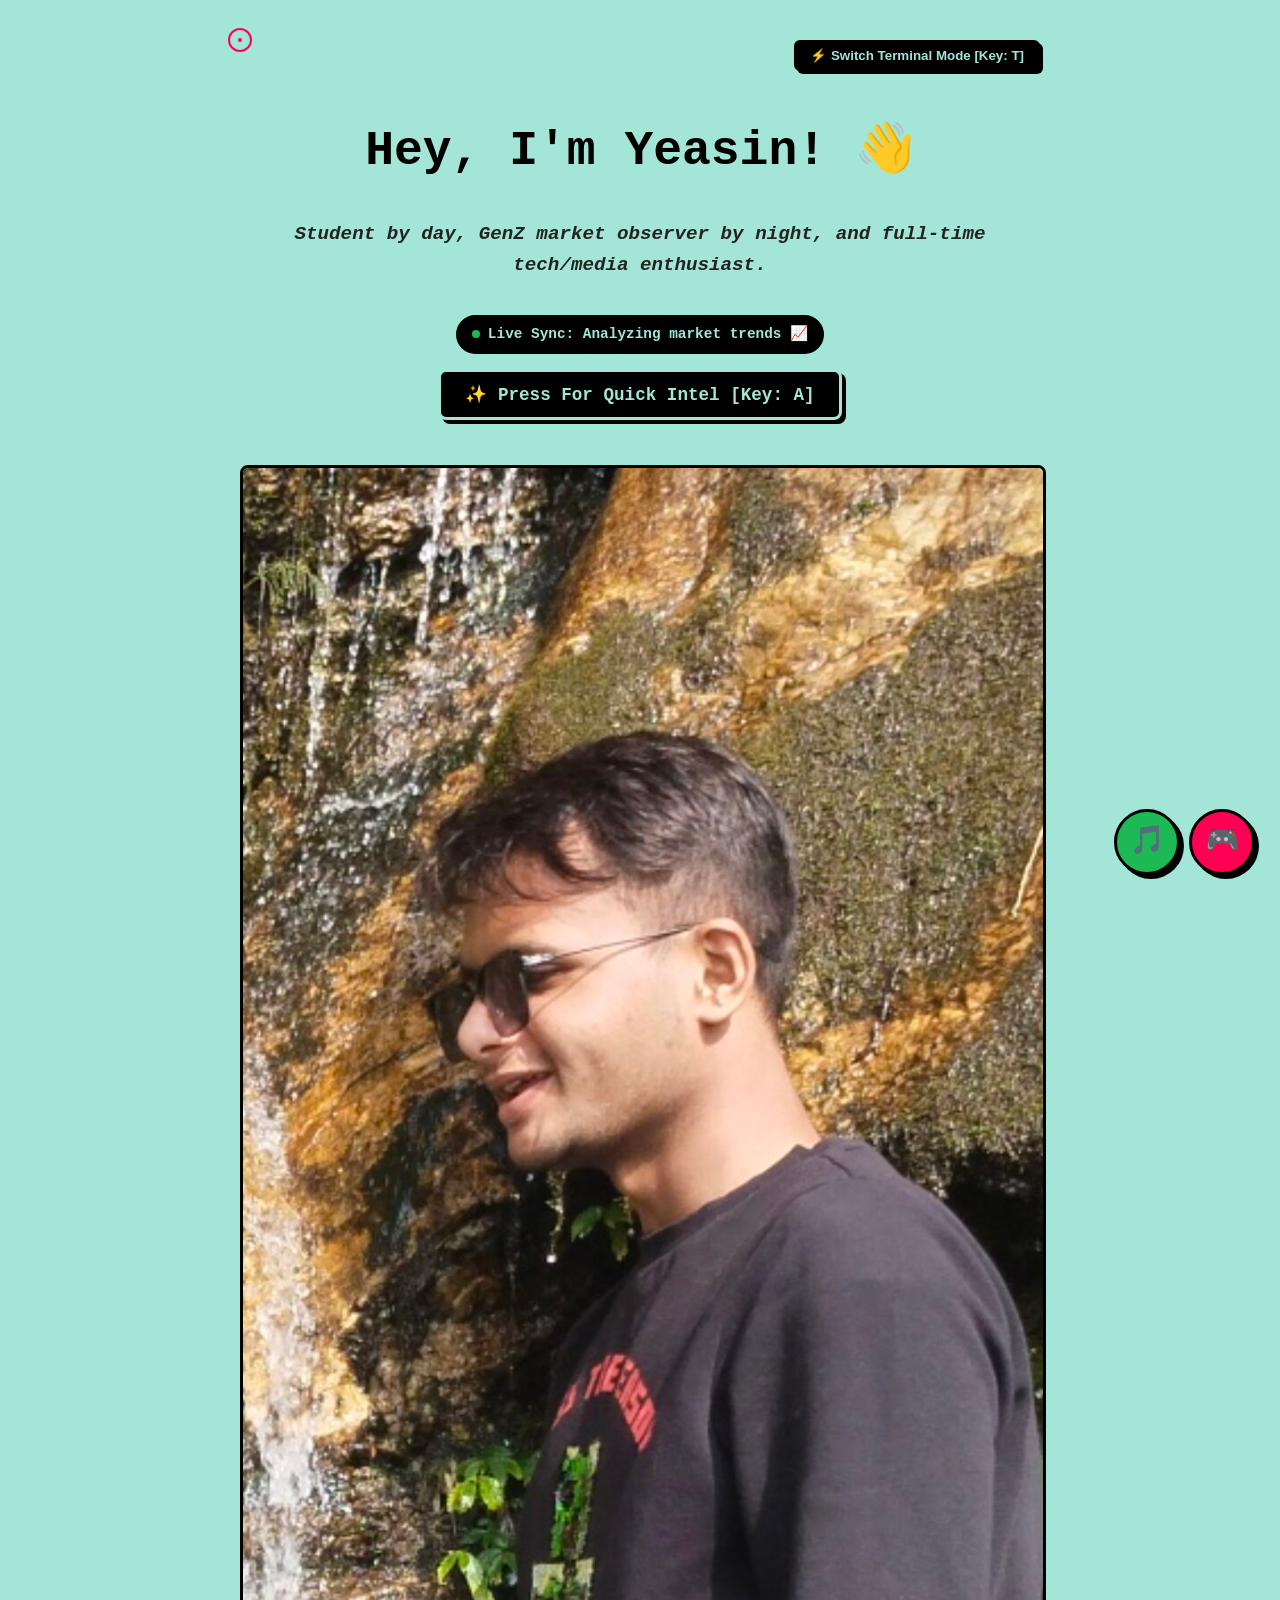
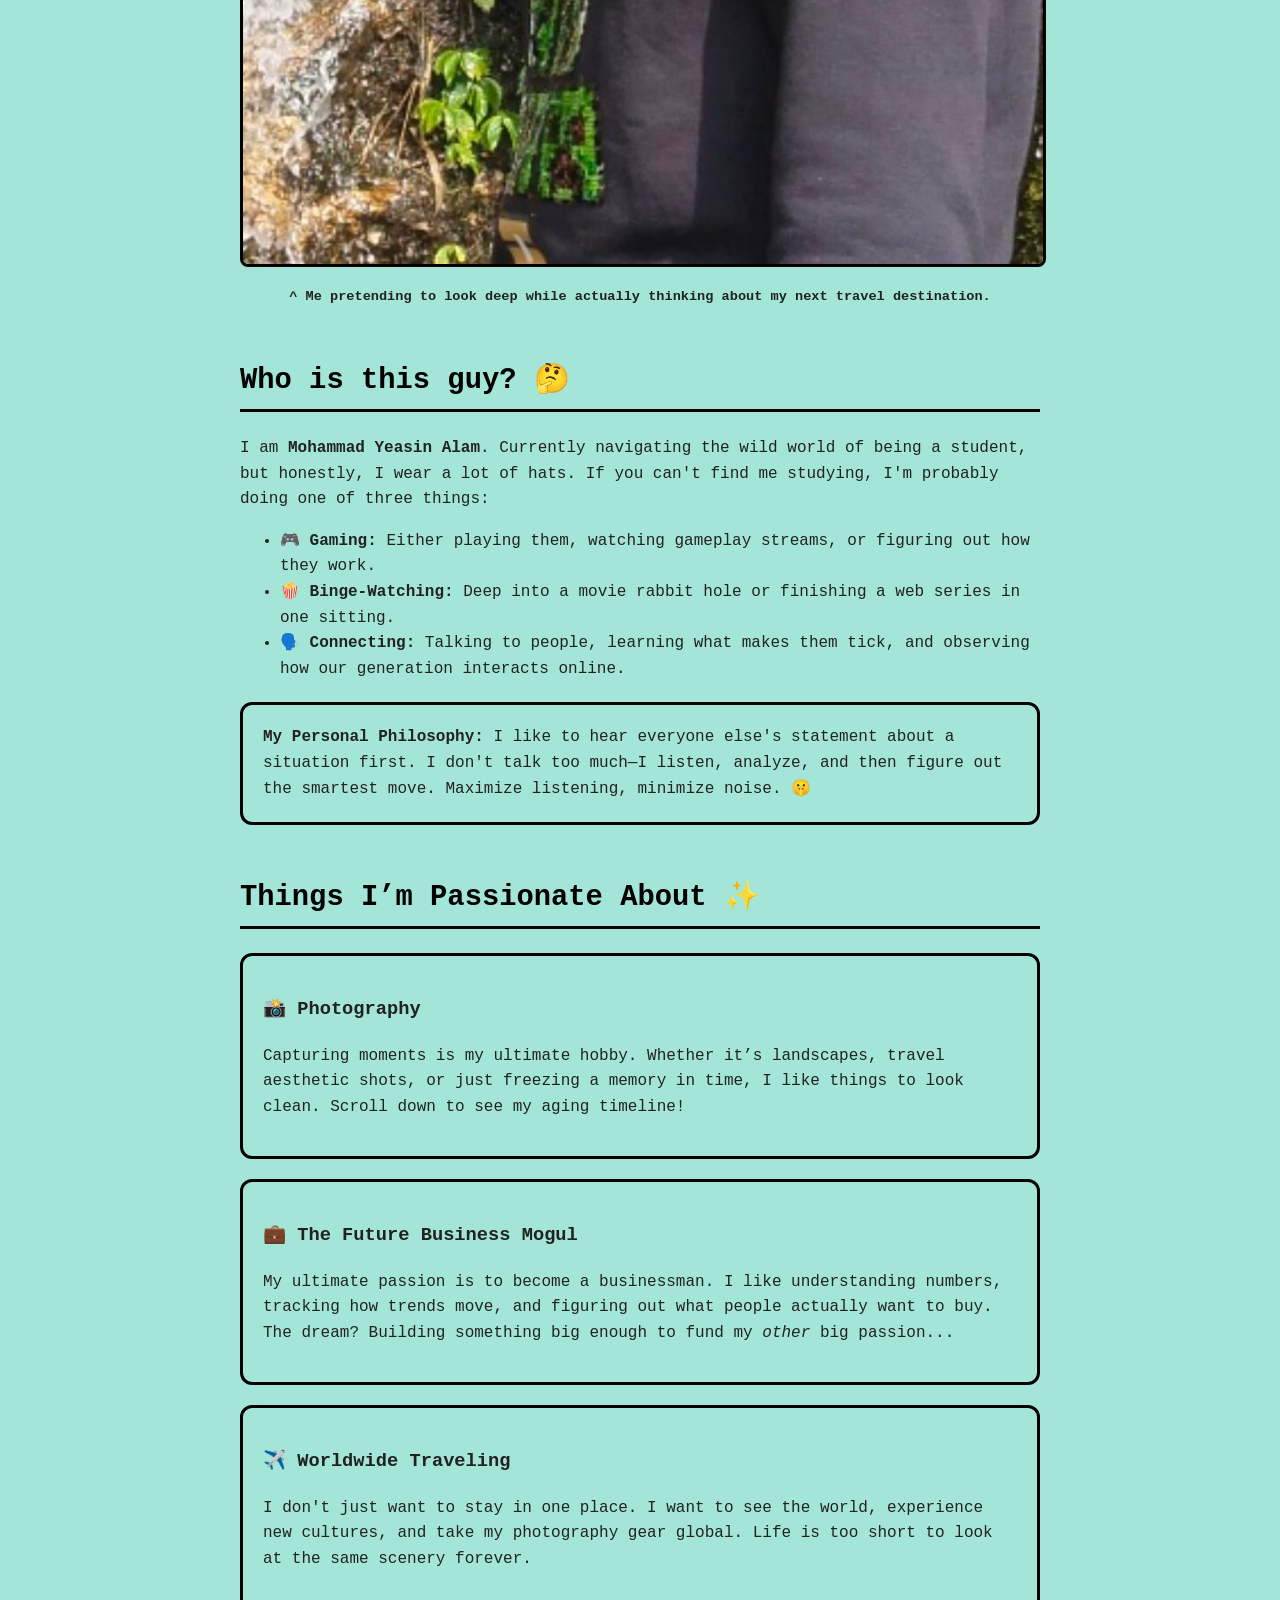
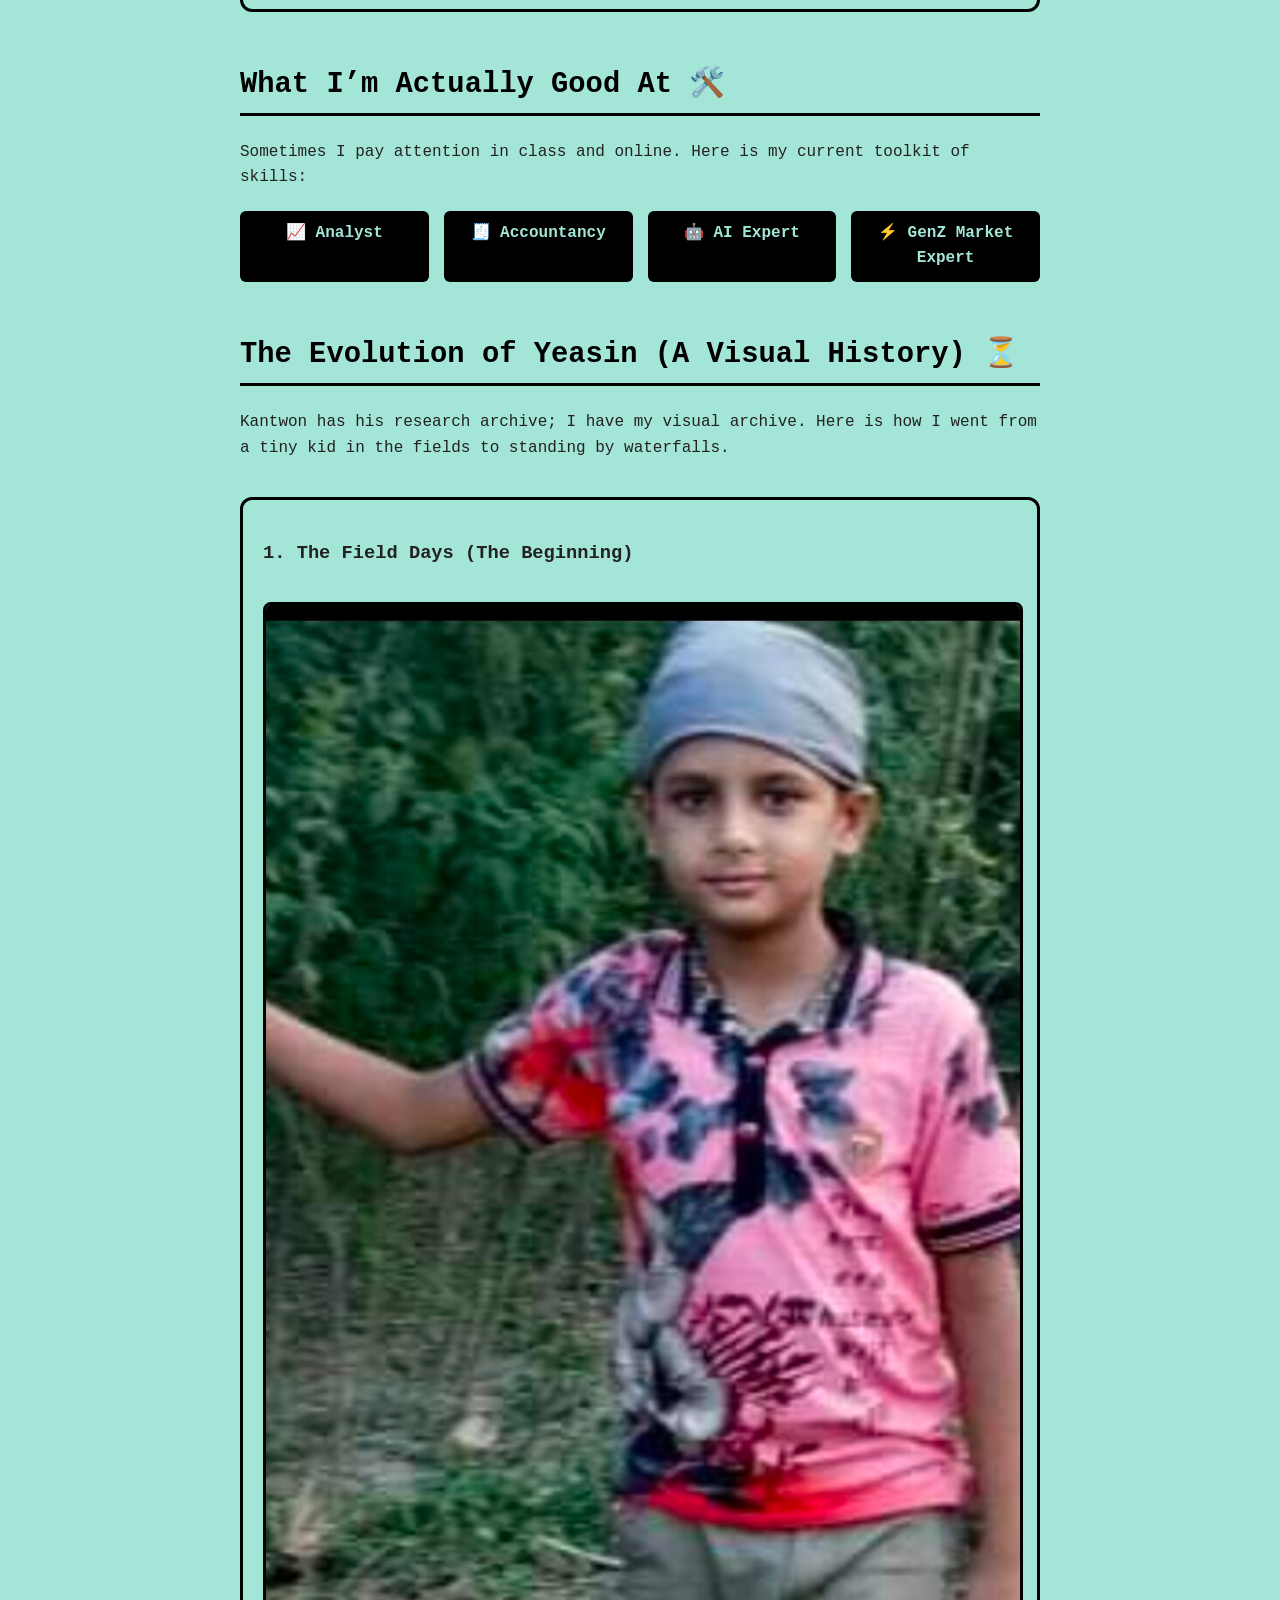
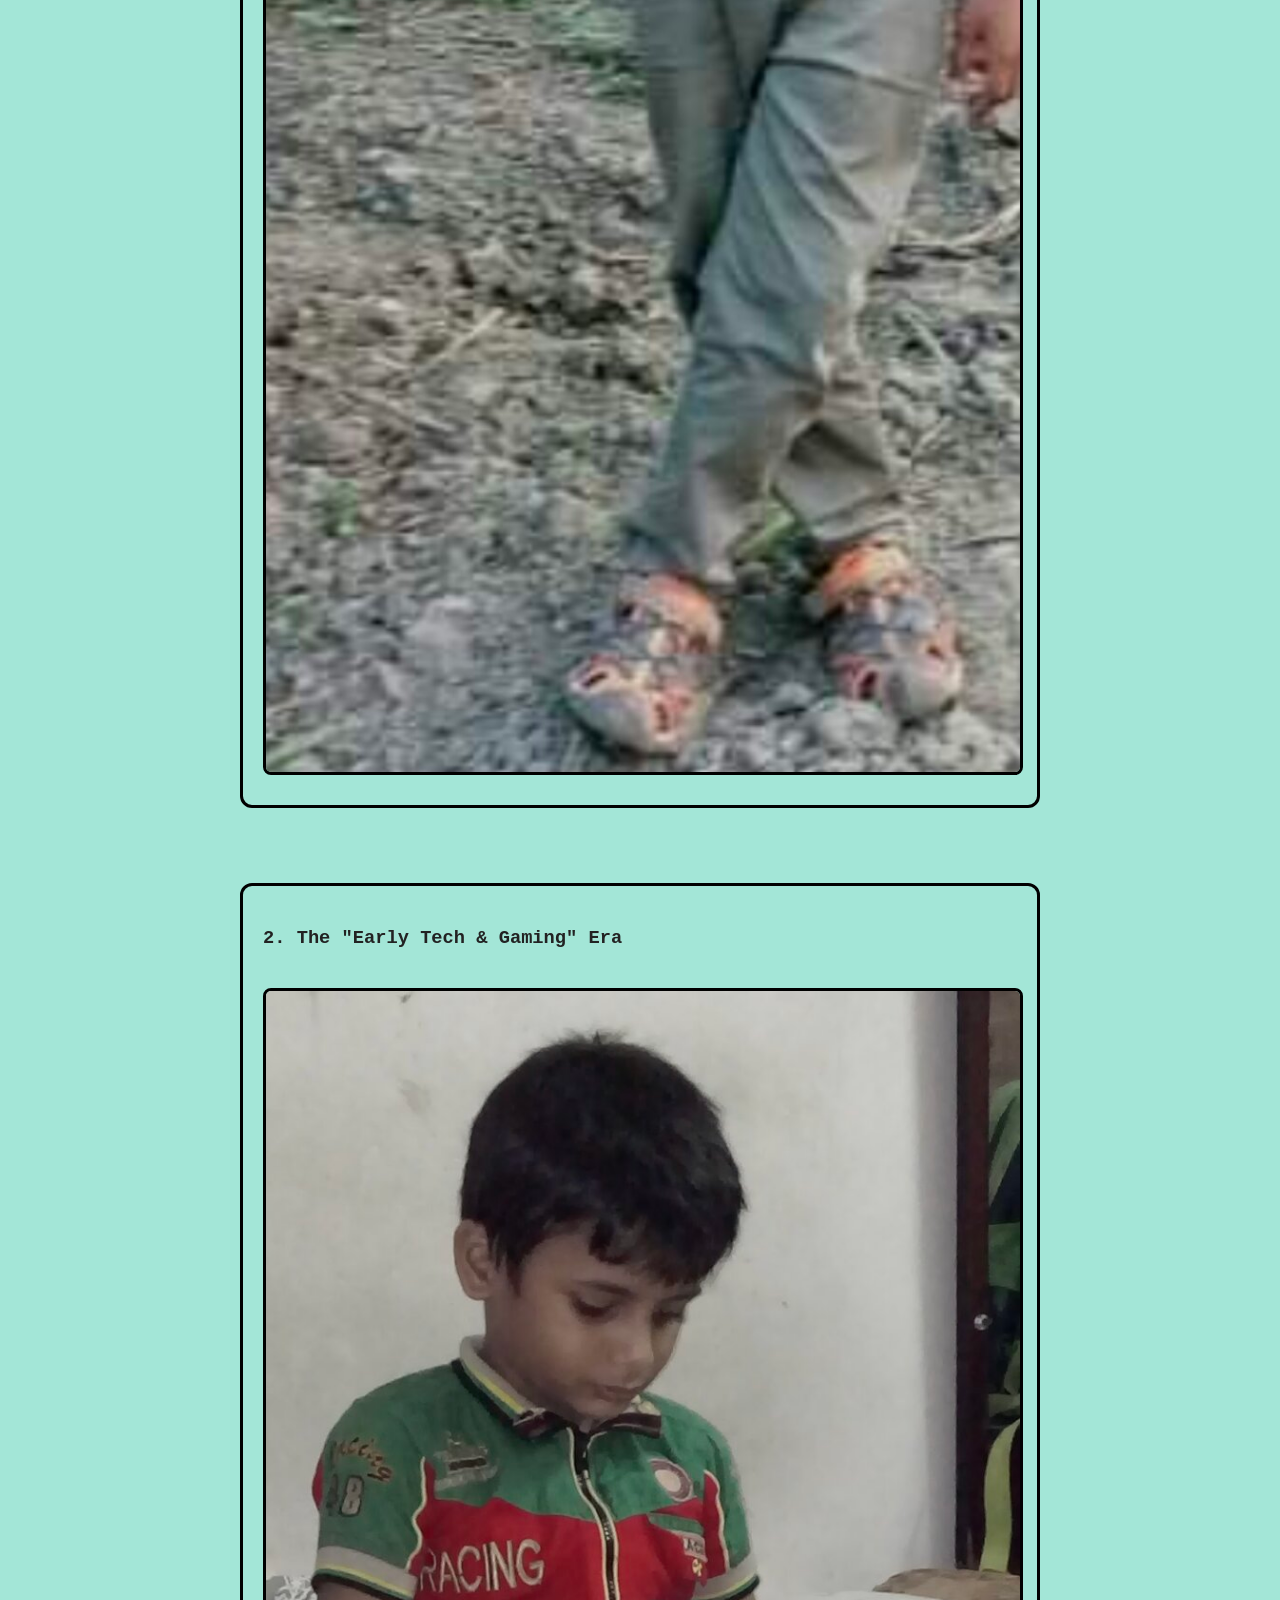
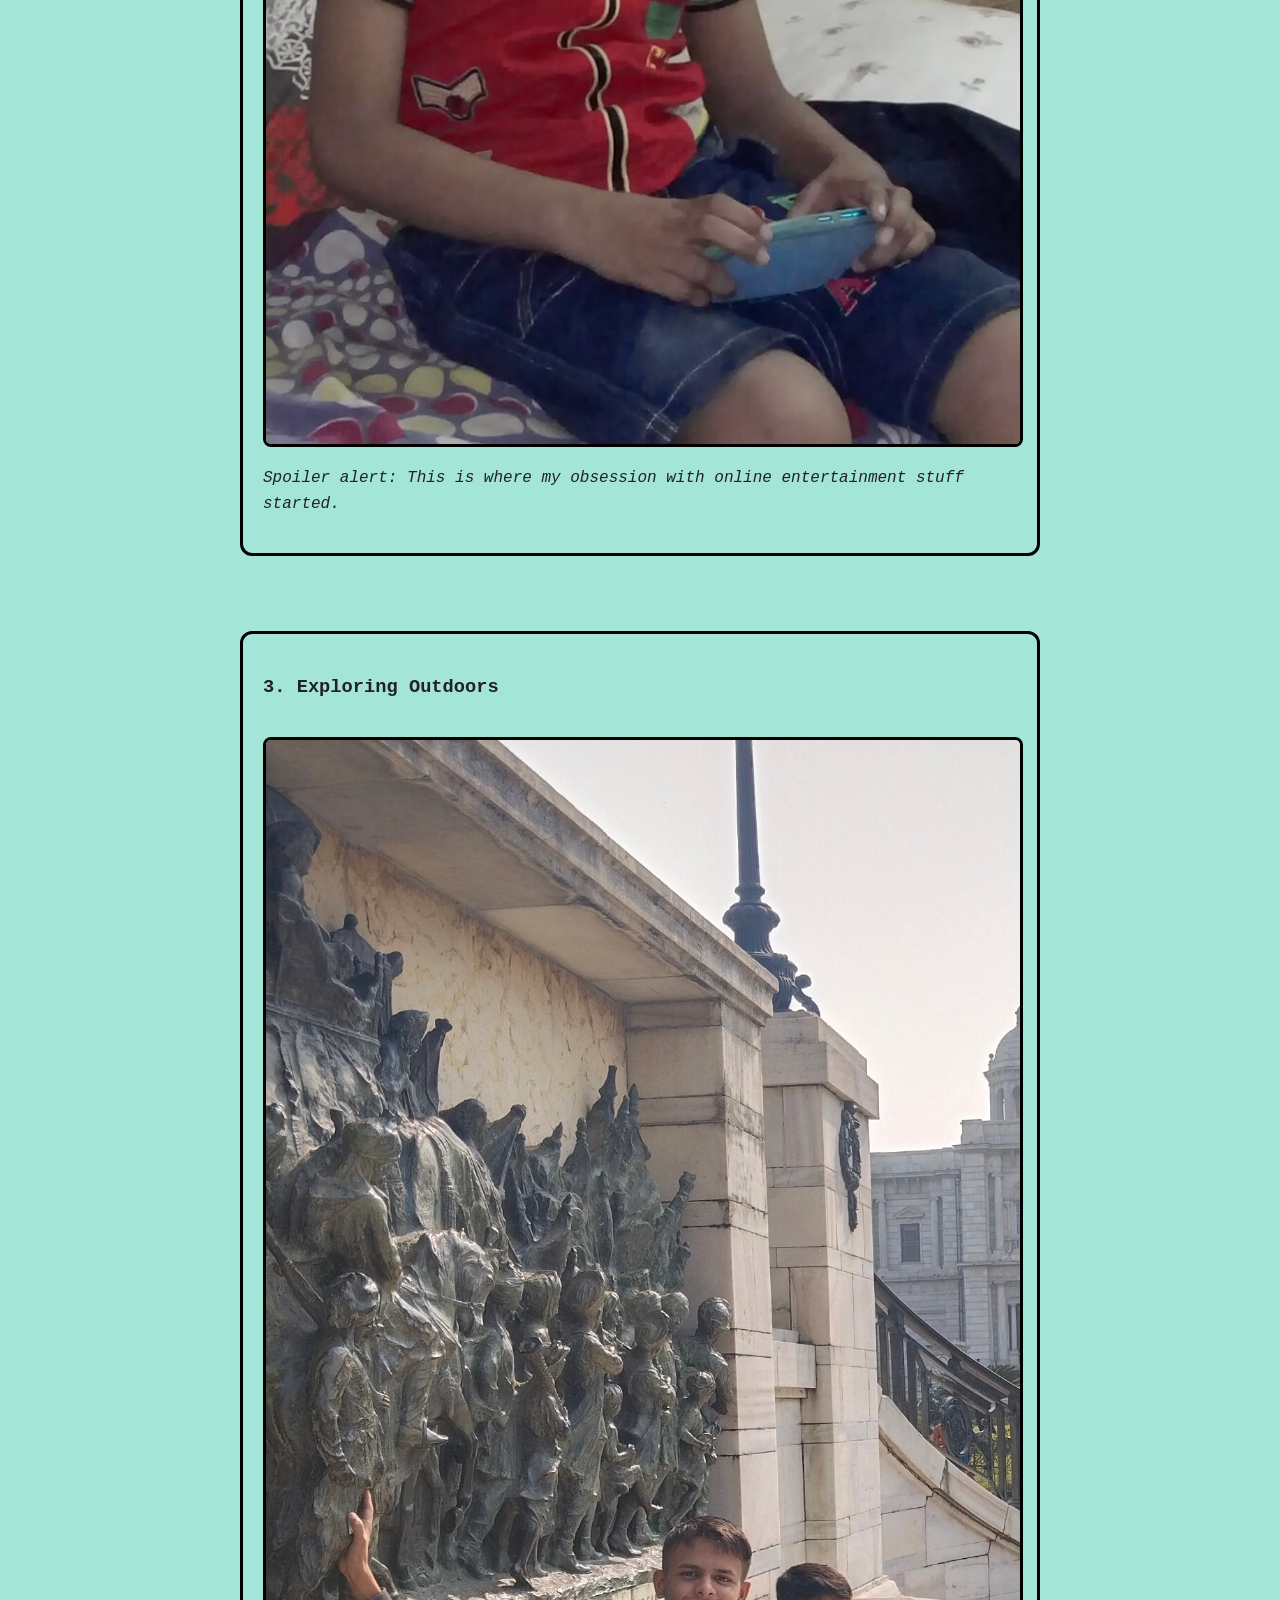
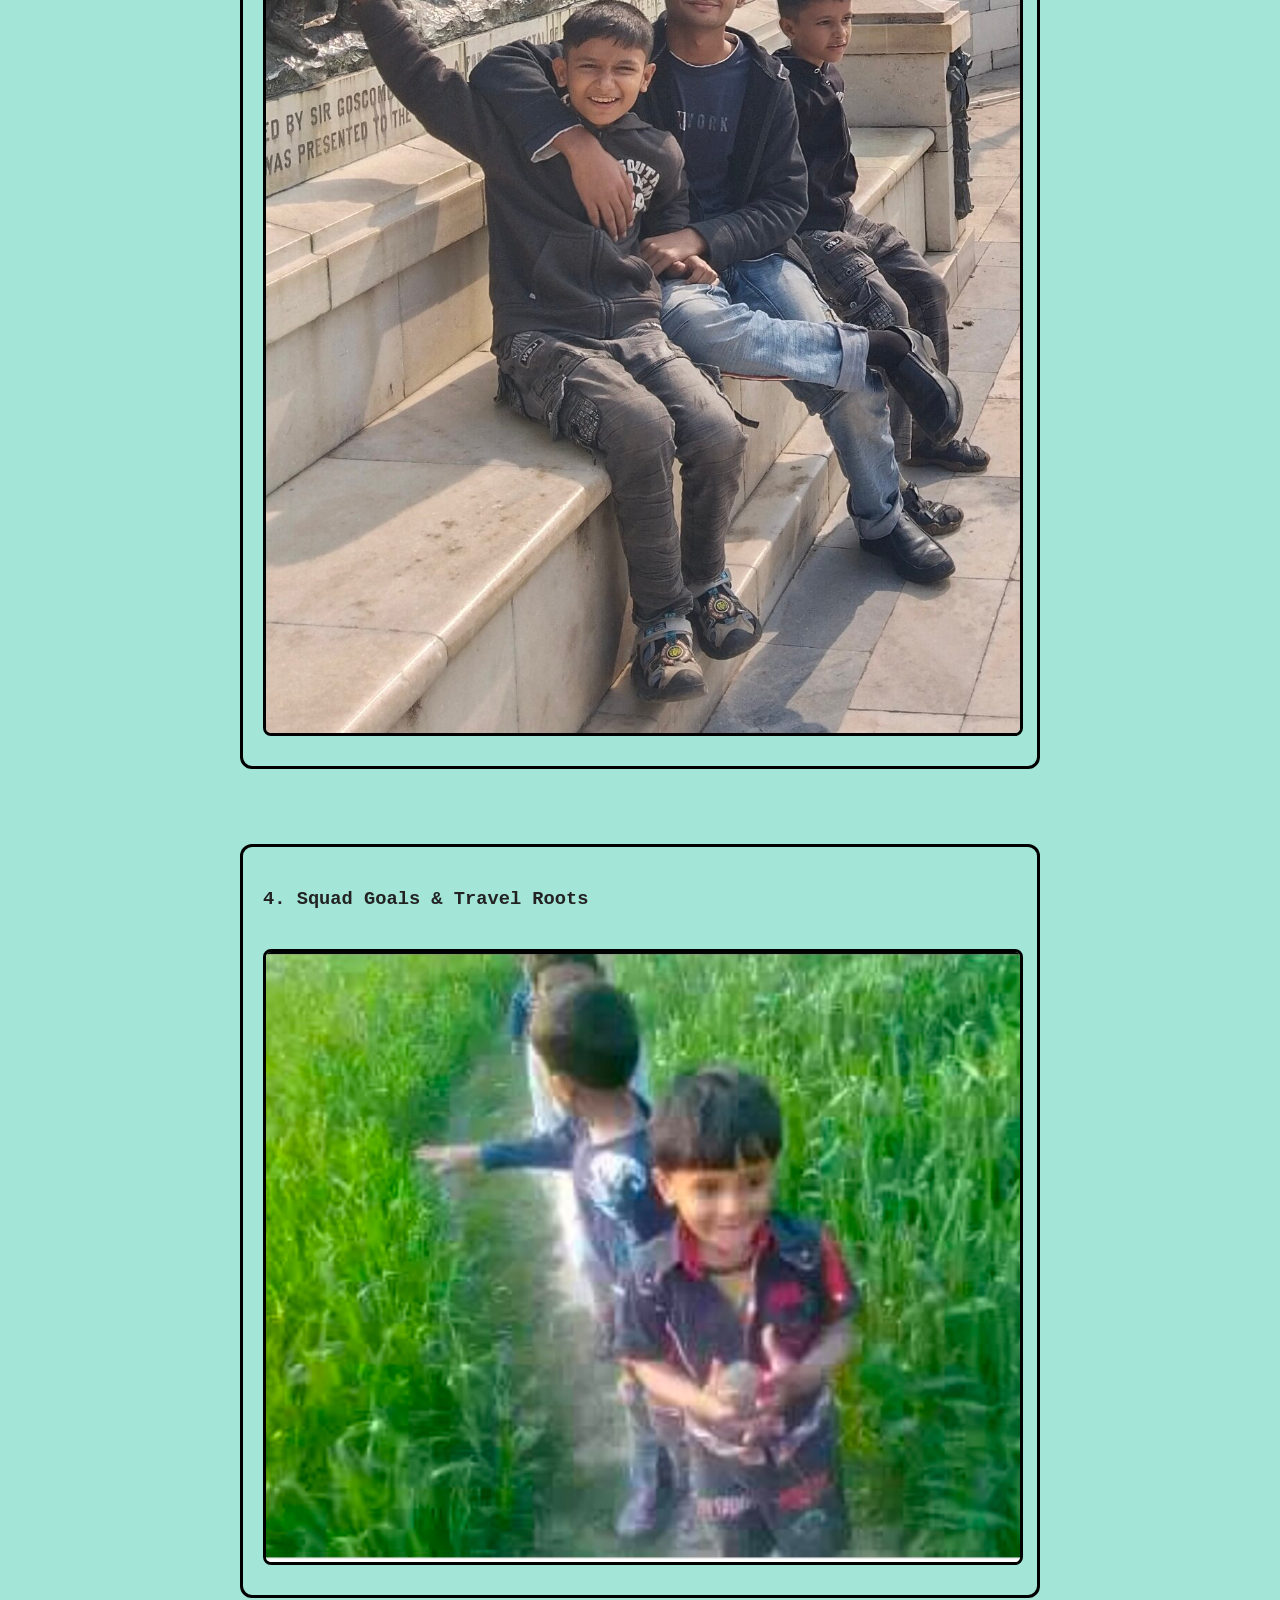
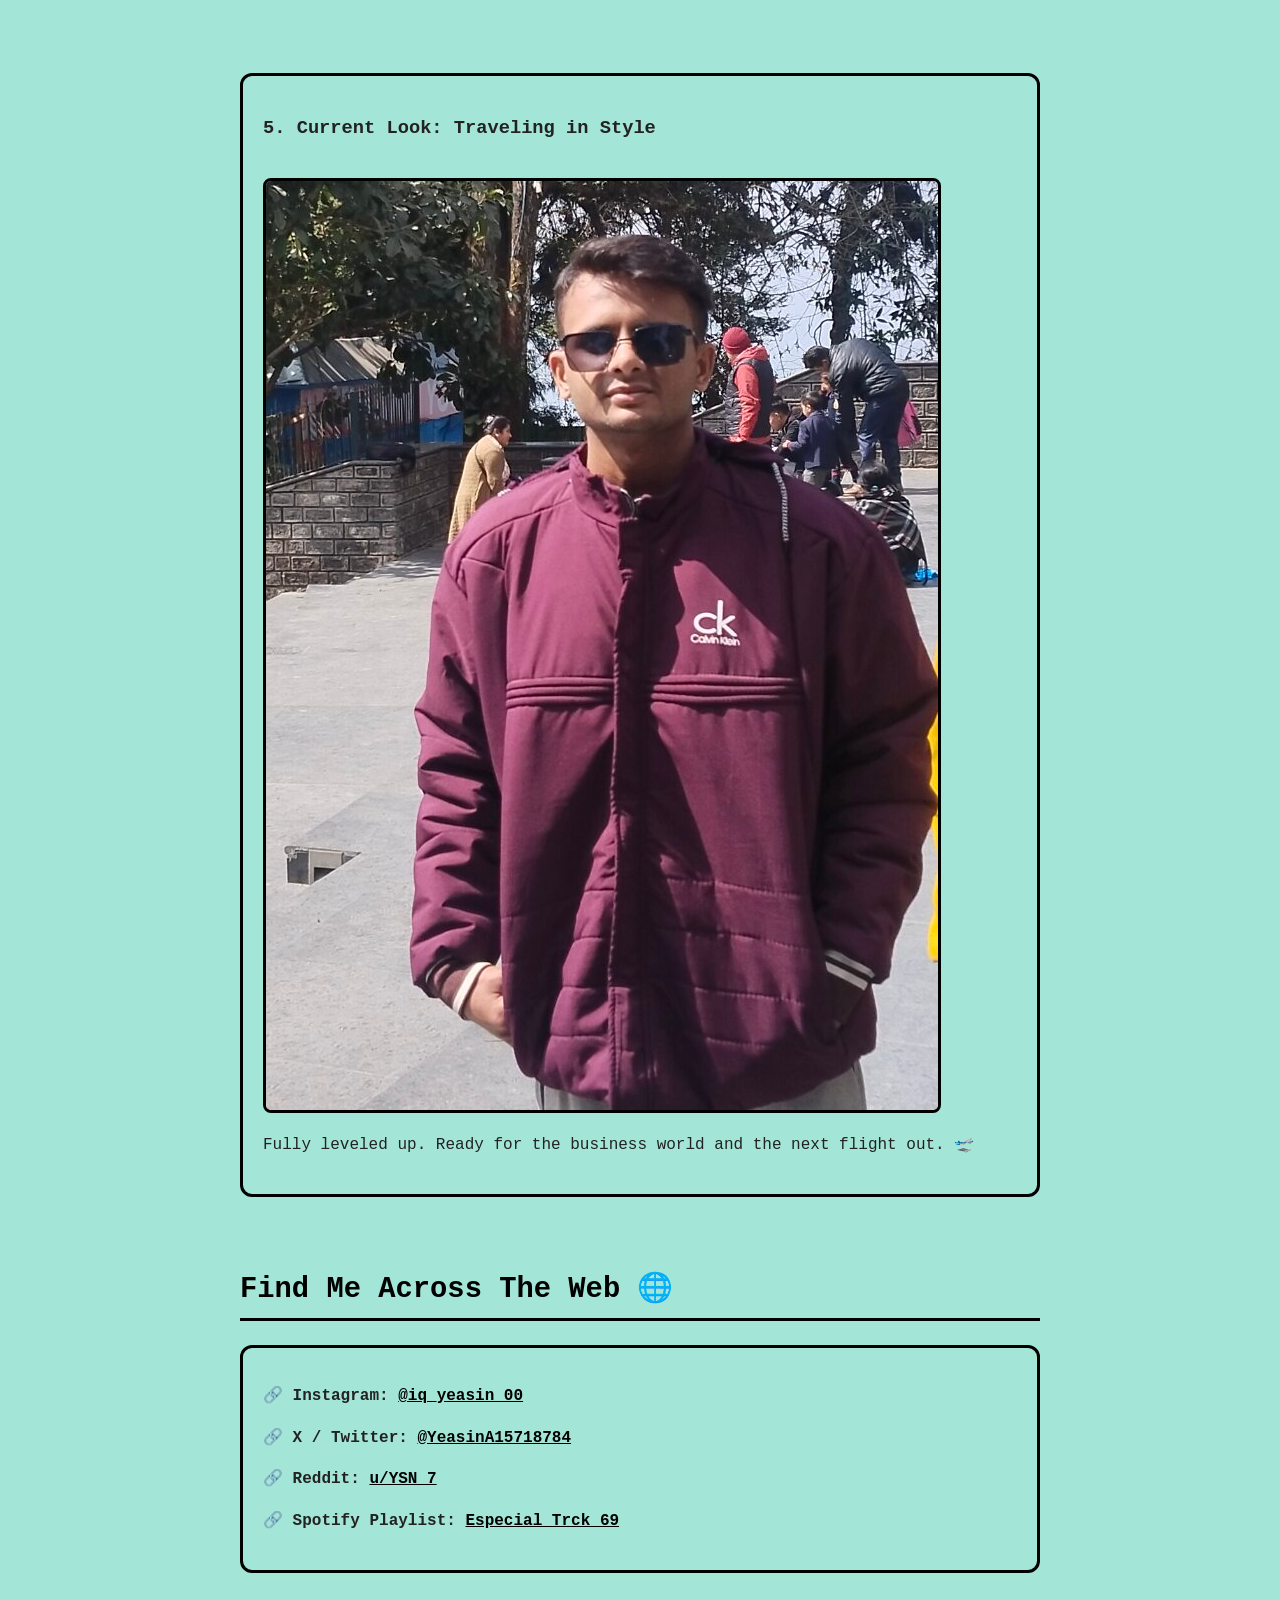
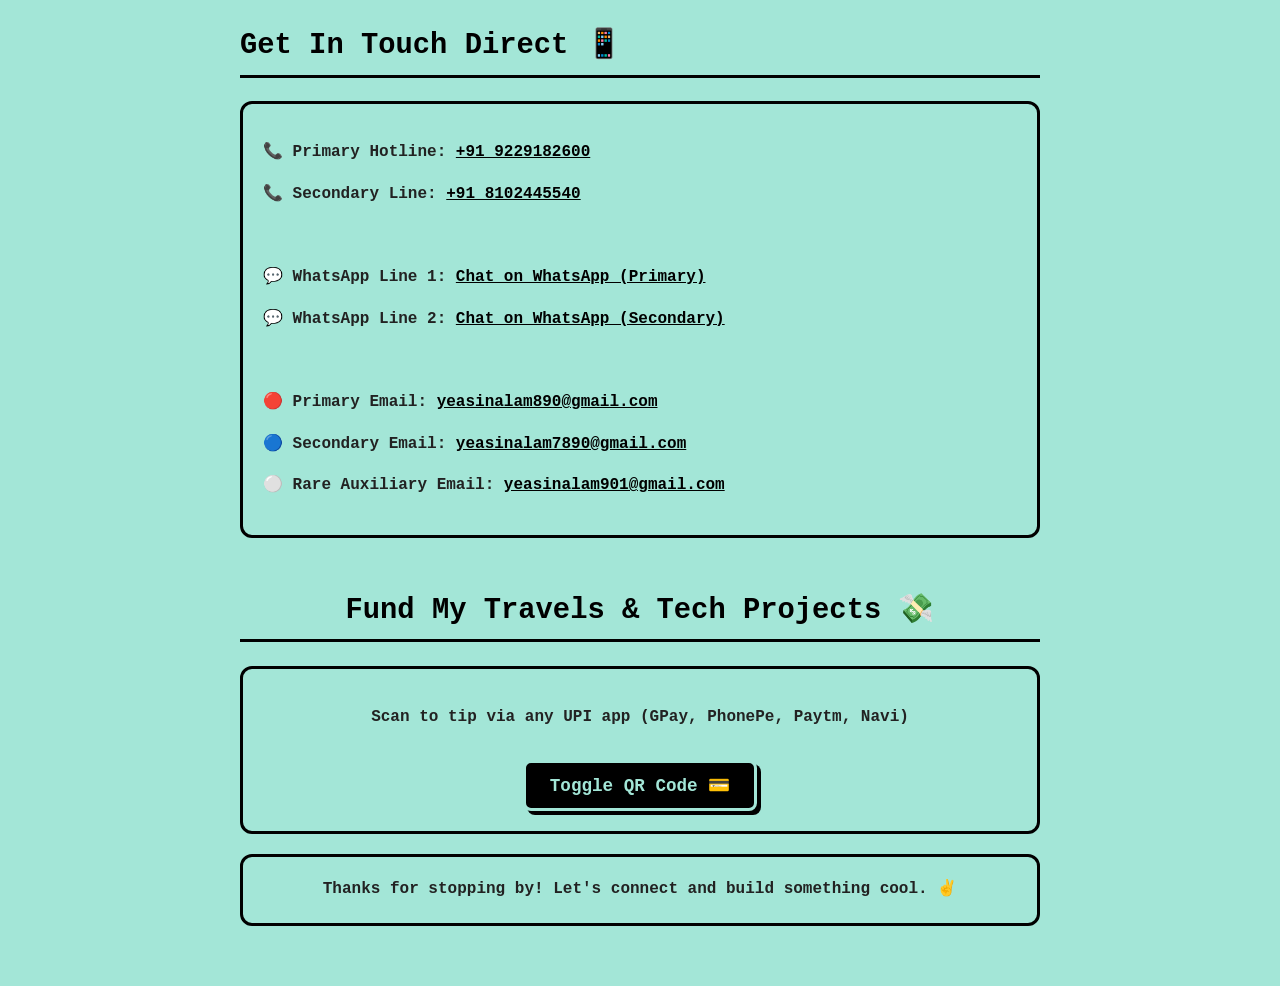
==== commit 8e0e1461: "Update index.html" ====
--- a/index.html
+++ b/index.html
@@ -97,29 +97,6 @@
             animation: actualWave 1.2s ease-in-out;
         }
 
-        /* CUSTOM MODAL POPUP STYLES */
-        .custom-modal {
-            display: none; 
-            position: fixed; 
-            z-index: 1000; 
-            left: 0; top: 0; width: 100%; height: 100%; 
-            background-color: rgba(0, 0, 0, 0.6); 
-            backdrop-filter: blur(4px);
-        }
-
-        .modal-content {
-            background-color: var(--panel-bg); 
-            margin: 60% auto; 
-            padding: 20px;
-            border: 3px solid var(--border-color);
-            width: 80%; max-width: 320px;
-            border-radius: 12px;
-            text-align: center;
-            box-shadow: 6px 6px 0px var(--border-color);
-            font-family: 'Courier New', Courier, monospace;
-            color: var(--text-color);
-        }
-
         /* DRAGGABLE OBJECT CLASSES */
         .draggable-widget {
             position: fixed;
@@ -135,11 +112,11 @@
             touch-action: none;
         }
 
-        #musicWidgetBtn { bottom: 25px; right: 25px; background: #1DB954; color: #fff; }
-        #gameWidgetBtn { bottom: 25px; right: 100px; background: #ff0055; color: #fff; }
+        #gameWidgetBtn { bottom: 25px; right: 25px; background: #ff0055; color: #fff; }
+        #musicWidgetBtn { bottom: 25px; right: 100px; background: #1DB954; color: #fff; }
 
         /* MOVABLE INTERACTIVE WINDOWS */
-        .music-library-panel, .arcade-panel-box {
+        .arcade-panel-box {
             position: fixed;
             width: 320px;
             max-width: calc(100% - 40px);
@@ -154,10 +131,11 @@
             touch-action: none;
         }
 
-        .music-library-panel { bottom: 100px; right: 25px; }
-        .arcade-panel-box { bottom: 100px; right: 25px; }
-
-        .music-library-panel.show, .arcade-panel-box.show {
+        /* Default setup offsets */
+        #arcadePanel { bottom: 100px; right: 25px; }
+        #musicPanel { bottom: 100px; right: 25px; }
+
+        .arcade-panel-box.show {
             display: block;
             animation: rgbFullGlow 9s infinite ease-in-out;
         }
@@ -177,14 +155,12 @@
             color: var(--bg-color); font-weight: bold; font-size: 16px;
         }
 
-        .panel-ui-content { padding: 12px; text-align: center; }
-
         /* MOUSE POINTER RENDERING RULES */
         @media (hover: hover) and (pointer: fine) {
             * { cursor: none !important; }
             .custom-cursor {
                 width: 20px; height: 20px;
-                border: 2px solid #1DB954;
+                border: 2px solid #ff0055;
                 border-radius: 50%;
                 position: fixed;
                 transform: translate(-50%, -50%);
@@ -195,7 +171,7 @@
             .custom-cursor::after {
                 content: '';
                 width: 4px; height: 4px;
-                background: #1DB954;
+                background: #ff0055;
                 border-radius: 50%;
                 position: absolute;
                 top: 50%; left: 50%;
@@ -290,17 +266,7 @@
     <div class="custom-cursor" id="gameCursor"></div>
 
     <div id="gameWidgetBtn" class="draggable-widget" title="Launch YSN Arcade Engine [Key: G]">🎮</div>
-    <div id="musicWidgetBtn" class="draggable-widget" title="Open Music Library [Key: M]">🎵</div>
-
-    <div id="musicPanel" class="music-library-panel">
-        <div class="panel-ui-header" id="musicHeader">
-            <span>YSN Radio 🎧</span>
-            <button class="panel-ui-close" onclick="toggleMusicPanel()">X</button>
-        </div>
-        <div class="panel-ui-content">
-            <iframe style="border-radius:12px" src="https://open.spotify.com/embed/playlist/7nMUed26v4U79L7m129Dlm?si=WHYjIL7dTVi1dOTH3jt3rg" width="100%" height="380" frameBorder="0" allowfullscreen="" allow="autoplay; clipboard-write; encrypted-media; fullscreen; picture-in-picture" loading="lazy"></iframe>
-        </div>
-    </div>
+    <div id="musicWidgetBtn" class="draggable-widget" title="Open Spotify Core Engine [Key: M]">🎵</div>
 
     <div id="arcadePanel" class="arcade-panel-box">
         <div class="panel-ui-header" id="arcadeHeader">
@@ -323,6 +289,23 @@
                 <div style="grid-column: 2; grid-row: 2;"><button class="arcade-btn" onclick="changeDirection('DOWN')">▼</button></div>
                 <div style="grid-column: 3; grid-row: 2;"><button class="arcade-btn" onclick="changeDirection('RIGHT')">▶</button></div>
             </div>
+        </div>
+    </div>
+
+    <div id="musicPanel" class="arcade-panel-box">
+        <div class="panel-ui-header" id="musicHeader">
+            <span>SPOTIFY_EMBED.EXE v1.1</span>
+            <button class="panel-ui-close" onclick="toggleMusicPanel()">X</button>
+        </div>
+        <div class="arcade-box-body" style="padding: 0; background: #000; line-height: 0;">
+            <iframe 
+                style="border: none;" 
+                src="https://open.spotify.com/playlist/7nMUentFkCzGn7RZBbvHLC?si=bRtcF1bfSf-mnVGFxDSzdA&pi=sOYibbacR2iyK" 
+                width="100%" 
+                height="350" 
+                allow="autoplay; clipboard-write; encrypted-media; fullscreen; picture-in-picture" 
+                loading="lazy">
+            </iframe>
         </div>
     </div>
 
@@ -445,7 +428,7 @@
             <p>🔗 <strong>Instagram:</strong> <a href="https://instagram.com/iq_yeasin_00" target="_blank">@iq_yeasin_00</a></p>
             <p>🔗 <strong>X / Twitter:</strong> <a href="https://x.com/YeasinA15718784" target="_blank">@YeasinA15718784</a></p>
             <p>🔗 <strong>Reddit:</strong> <a href="https://reddit.com/user/YSN_7" target="_blank">u/YSN_7</a></p>
-            <p>🔗 <strong>Spotify Playlist:</strong> <a href="https://open.spotify.com/playlist/7nMUentFkCzGn7RZBbvHLC?si=uol2W9LGQcmmUG0DMWSrYg&pi=lJw2SjGeR0qns&nd=1&utm_medium=organic&product=open&%24full_url=https%3A%2F%2Fopen.spotify.com%2Fplaylist%2F7nMUentFkCzGn7RZBbvHLC%3Fsi%3Duol2W9LGQcmmUG0DMWSrYg%26pi%3DlJw2SjGeR0qns&feature=organic&_branch_match_id=1592159404917108919&_branch_referrer=H4sIAAAAAAAAA8WOUUvDMBSFf0362M5UHBOKaEc7xvbgxhj6MtLsto29TbKbxDEf%2FO2mgr9BOA%2BH7%2BPA6b237jHLnDVetbdUWJui0kP2ZMmcg%2FSFsaATxu%2FbgHgKhEU%2FTVj%2BzHgVM%2Bn0by3NGJFFcUPlfKxzvT2A9tVQftV6vnt%2FaT5Xm5LllVMsXwaD%2FLjY1K9yHA%2F1bLk97umtY%2FzBThbXV77%2FqGE3u2j3%2B0AgNkIO%2F%2FciQn2O8C5pQfhAUBjqhFYy%2BSZogUjp7tSQuTqgouzJjPAD9TGN0WEBAAA%3D&flow_ctx=4bb8cf2d-7dfb-49bc-9ebb-20ff743ac174%3A1780862029" target="_blank">iq_yeasin_00</a></p>
+            <p>🔗 <strong>Spotify Playlist:</strong> <a href="https://open.spotify.com/playlist/YOUR_SPOTIFY_PLAYLIST_ID_HERE" target="_blank">Especial Trck 69</a></p>
         </div>
 
         <h2>Get In Touch Direct 📱</h2>
@@ -497,14 +480,20 @@
             qr.classList.toggle("show");
         }
 
+        function toggleArcadePanel() {
+            var panel = document.getElementById("arcadePanel");
+            panel.classList.toggle("show");
+            if(panel.classList.contains("show")) {
+                document.getElementById("musicPanel").classList.remove("show");
+            }
+        }
+
         function toggleMusicPanel() {
             var panel = document.getElementById("musicPanel");
             panel.classList.toggle("show");
-        }
-
-        function toggleArcadePanel() {
-            var panel = document.getElementById("arcadePanel");
-            panel.classList.toggle("show");
+            if(panel.classList.contains("show")) {
+                document.getElementById("arcadePanel").classList.remove("show");
+            }
         }
 
         function toggleMatrixTheme() {
@@ -522,9 +511,11 @@
             setTimeout(() => wave.classList.remove('waving-animation'), 1200);
         }
 
-        // Draggable windows setup implementation
+        // Draggable configuration setup
         function makeElementDraggable(el, headerEl) {
             let pos1 = 0, pos2 = 0, pos3 = 0, pos4 = 0;
+            let isDragging = false;
+
             headerEl.onmousedown = dragMouseDown;
             headerEl.ontouchstart = dragMouseDown;
 
@@ -533,6 +524,8 @@
                 if(e.type !== 'touchstart') e.preventDefault();
                 pos3 = e.type === 'touchstart' ? e.touches[0].clientX : e.clientX;
                 pos4 = e.type === 'touchstart' ? e.touches[0].clientY : e.clientY;
+                isDragging = false;
+
                 document.onmouseup = closeDragElement;
                 document.ontouchend = closeDragElement;
                 document.onmousemove = elementDrag;
@@ -543,8 +536,14 @@
                 e = e || window.event;
                 let clientX = e.type === 'touchmove' ? e.touches[0].clientX : e.clientX;
                 let clientY = e.type === 'touchmove' ? e.touches[0].clientY : e.clientY;
+                
                 pos1 = pos3 - clientX;
                 pos2 = pos4 - clientY;
+                
+                if (Math.abs(pos1) > 1 || Math.abs(pos2) > 1) {
+                    isDragging = true;
+                }
+
                 pos3 = clientX;
                 pos4 = clientY;
                 el.style.top = (el.offsetTop - pos2) + "px";
@@ -559,27 +558,36 @@
                 document.ontouchend = null;
                 document.ontouchmove = null;
             }
-        }
-
-        makeElementDraggable(document.getElementById("musicPanel"), document.getElementById("musicHeader"));
-        makeElementDraggable(document.getElementById("arcadePanel"), document.getElementById("arcadeHeader"));
-        makeElementDraggable(document.getElementById("musicWidgetBtn"), document.getElementById("musicWidgetBtn"));
-        makeElementDraggable(document.getElementById("gameWidgetBtn"), document.getElementById("gameWidgetBtn"));
-
-        // Click actions for draggable widgets
-        let dragThresholdX = 0, dragThresholdY = 0;
+
+            return {
+                wasDragged: () => isDragging
+            };
+        }
+
+        const arcadeDragInstance = makeElementDraggable(document.getElementById("arcadePanel"), document.getElementById("arcadeHeader"));
+        const musicPanelDragInstance = makeElementDraggable(document.getElementById("musicPanel"), document.getElementById("musicHeader"));
+        
+        const gameBtnDragInstance = makeElementDraggable(document.getElementById("gameWidgetBtn"), document.getElementById("gameWidgetBtn"));
+        const musicBtnDragInstance = makeElementDraggable(document.getElementById("musicWidgetBtn"), document.getElementById("musicWidgetBtn"));
+
+        // Trigger clicks for floating buttons
+        document.getElementById("gameWidgetBtn").addEventListener('click', (e) => {
+            if (!gameBtnDragInstance.wasDragged()) {
+                toggleArcadePanel();
+            }
+        });
+
         document.getElementById("musicWidgetBtn").addEventListener('click', (e) => {
-            toggleMusicPanel();
-        });
-        document.getElementById("gameWidgetBtn").addEventListener('click', (e) => {
-            toggleArcadePanel();
+            if (!musicBtnDragInstance.wasDragged()) {
+                toggleMusicPanel();
+            }
         });
 
         // Keyboard hotkeys tracking logic setup
         document.addEventListener('keydown', (e) => {
             if (e.key.toLowerCase() === 't') toggleMatrixTheme();
+            if (e.key.toLowerCase() === 'g') toggleArcadePanel();
             if (e.key.toLowerCase() === 'm') toggleMusicPanel();
-            if (e.key.toLowerCase() === 'g') toggleArcadePanel();
             if (e.key.toLowerCase() === 'a') toggleAboutPanel();
         });
 
